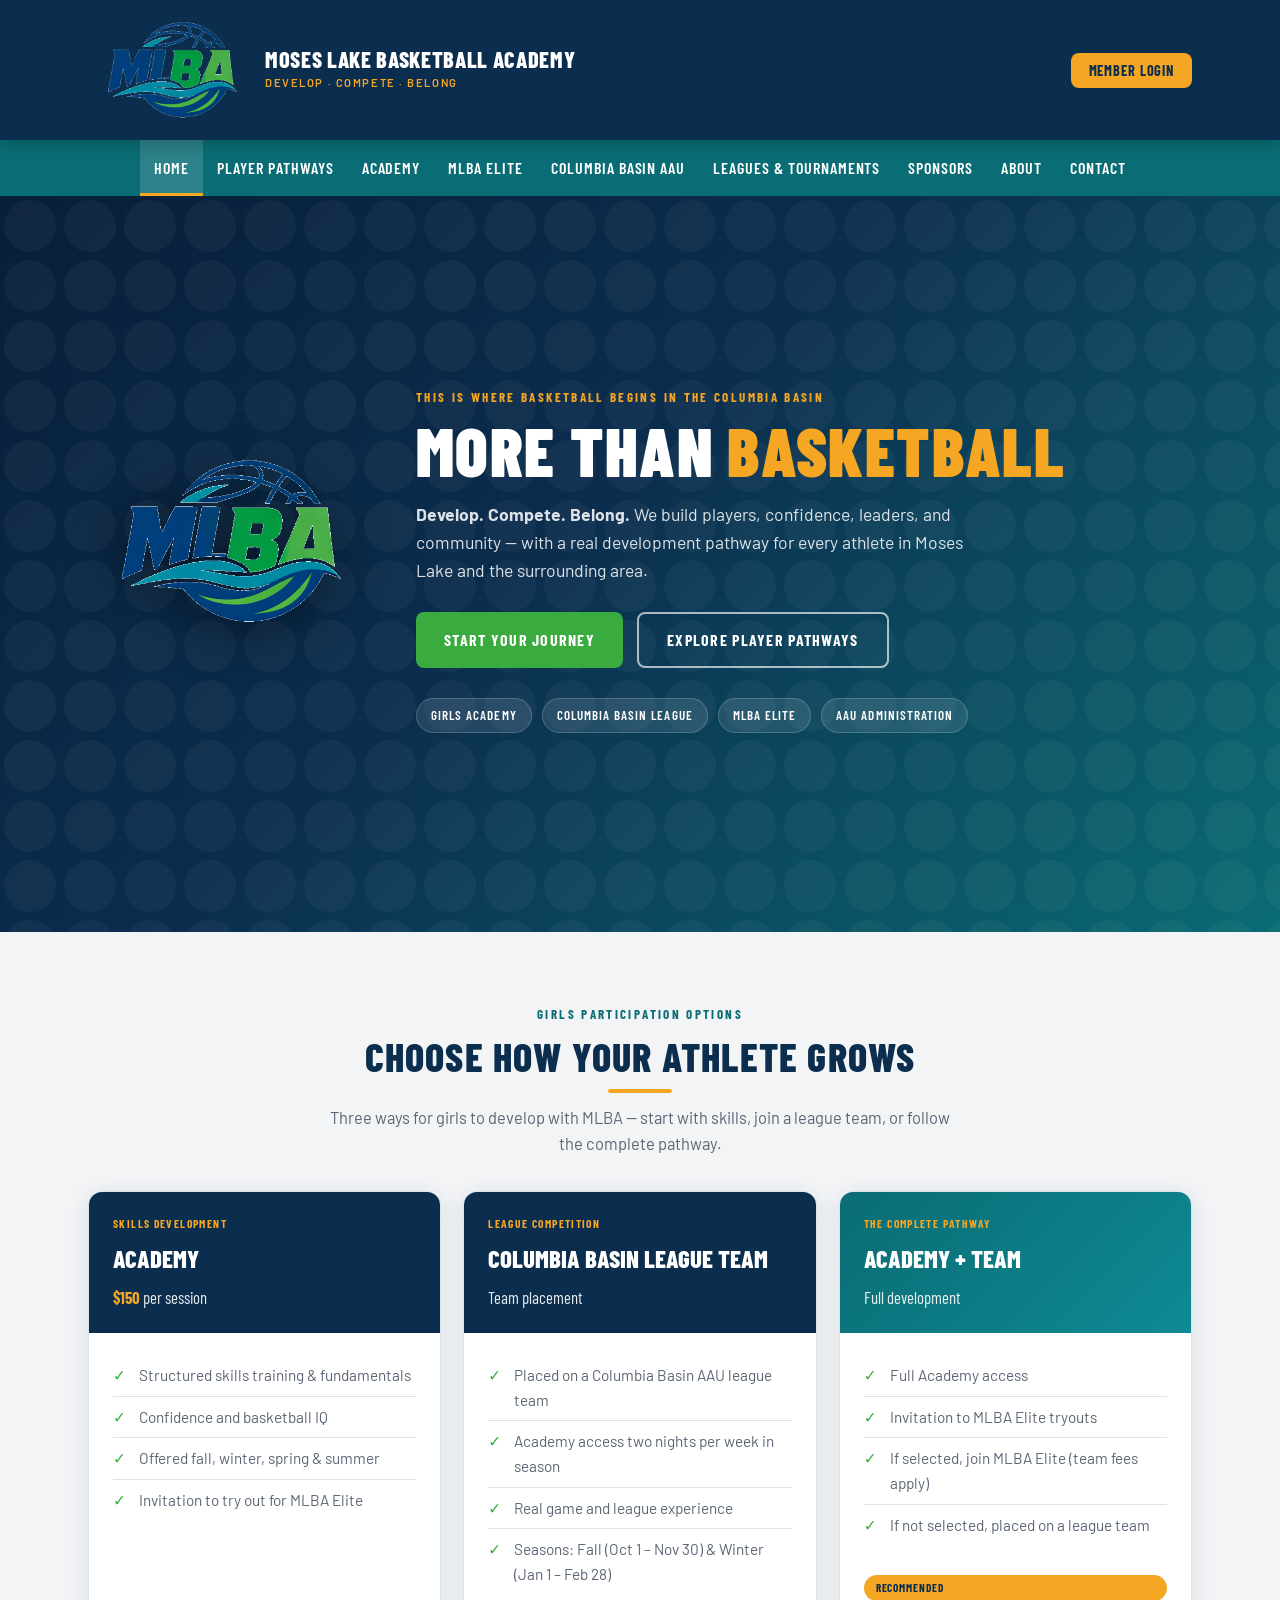
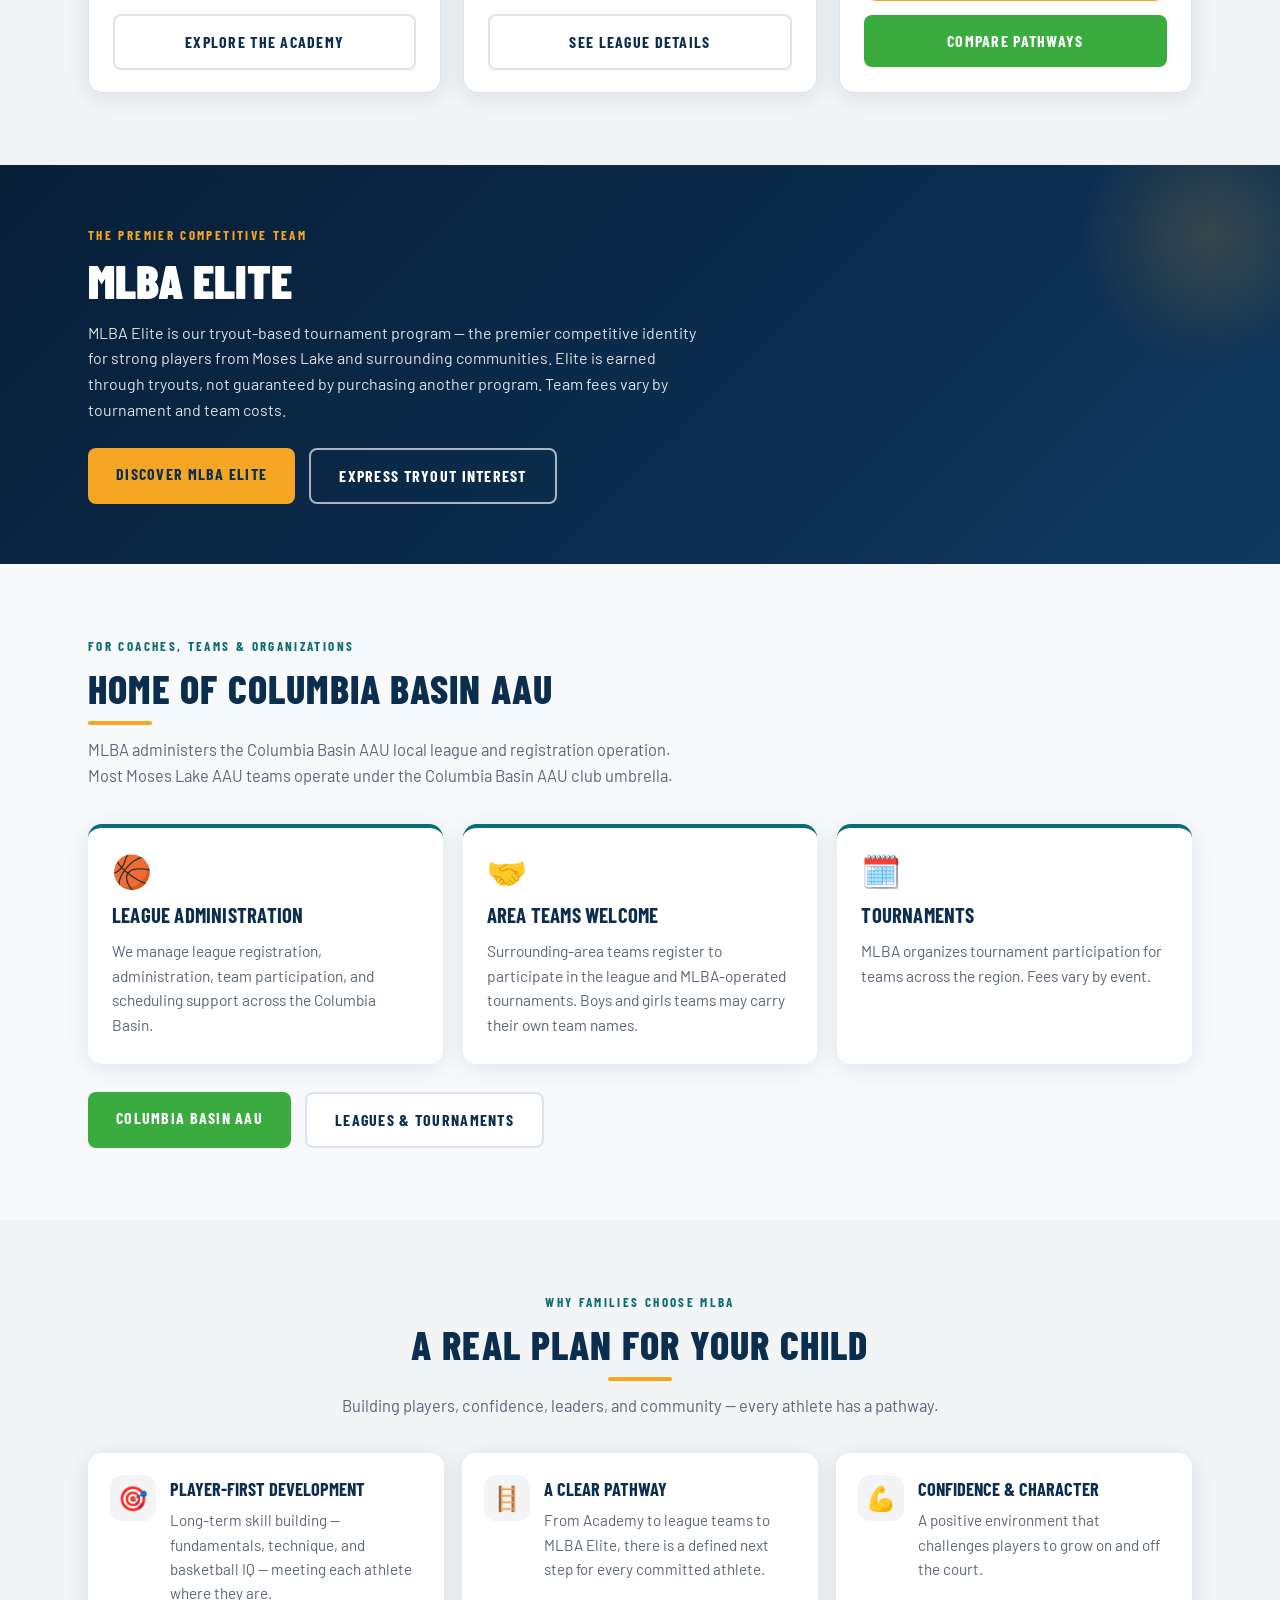
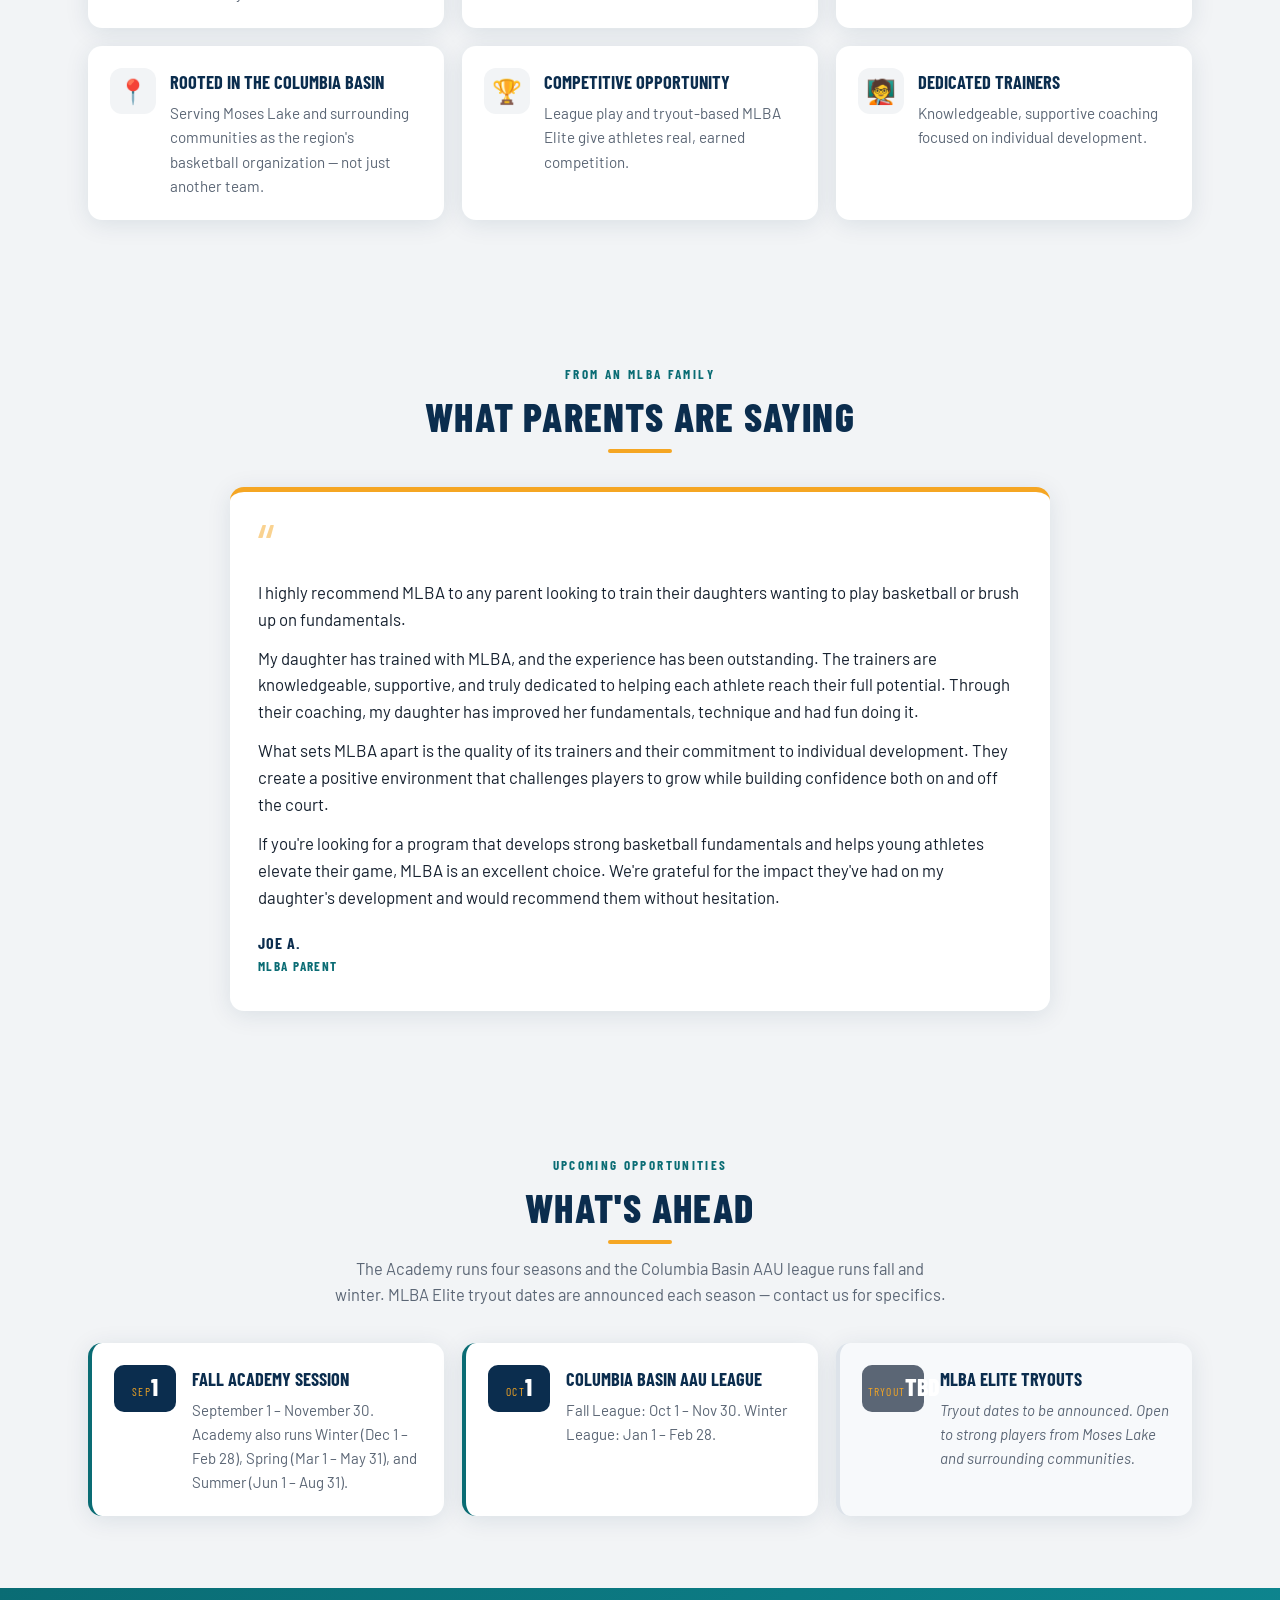
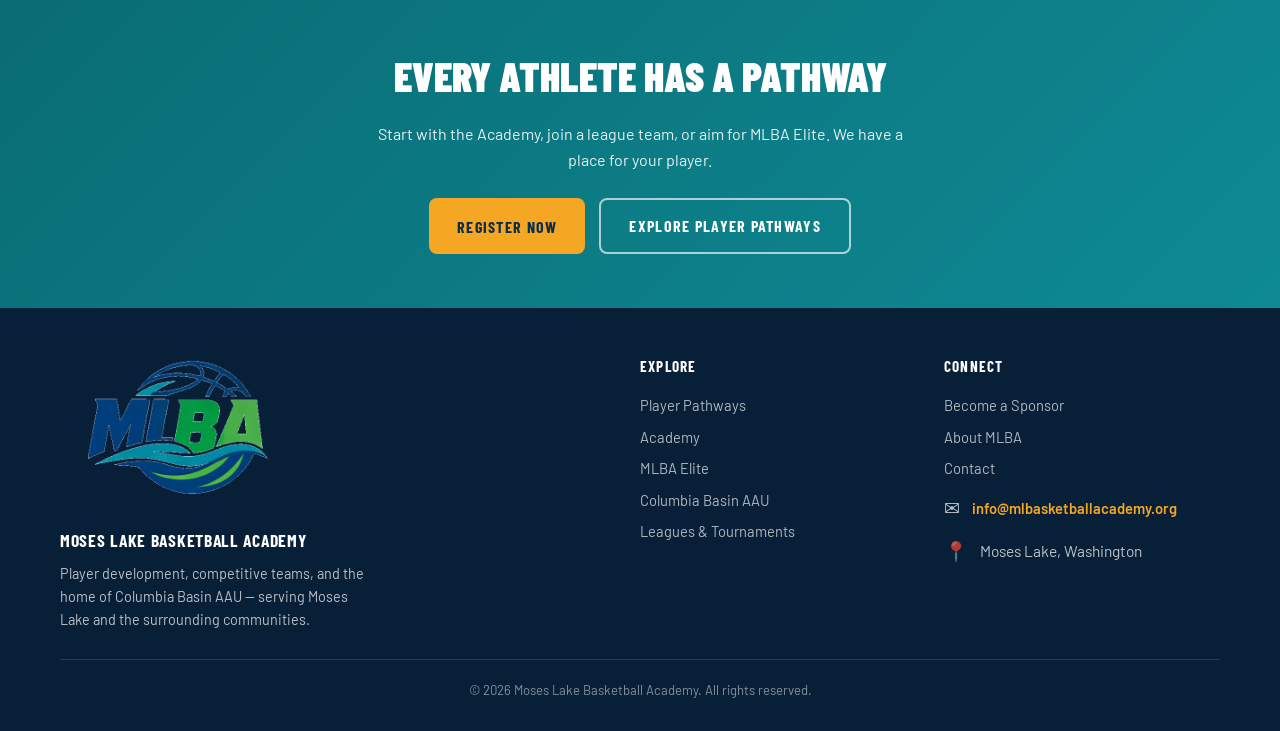
==== index.html @ 8794e646 "content: add real Academy session & Columbia Basin AAU league dates Replace date placeholders with c" ====
<!DOCTYPE html>
<html lang="en">
<head>
  <meta charset="UTF-8">
  <meta name="viewport" content="width=device-width, initial-scale=1.0">
  <title>Moses Lake Basketball Academy — Develop. Compete. Belong.</title>
  <meta name="description" content="Moses Lake Basketball Academy is the basketball organization serving Moses Lake and the Columbia Basin — girls Academy, competitive teams, MLBA Elite, and the home of Columbia Basin AAU. Every athlete has a pathway.">
  <link rel="icon" href="images/mlba-logo.png" type="image/png">
  <link rel="stylesheet" href="css/style.css">
</head>
<body>
  <div id="site-header"></div>
  <div id="site-nav"></div>

  <main id="main">

    <!-- Hero -->
    <section class="hero">
      <div class="hero-inner">
        <img class="hero-logo" src="images/mlba-logo.png" alt="Moses Lake Basketball Academy logo">
        <div>
          <span class="eyebrow">This is where basketball begins in the Columbia Basin</span>
          <h1>More Than <span>Basketball</span></h1>
          <p class="lead"><strong>Develop. Compete. Belong.</strong> We build players, confidence, leaders, and community — with a real development pathway for every athlete in Moses Lake and the surrounding area.</p>
          <div class="btn-row">
            <button type="button" class="btn btn-primary" onclick="window.AthletePilot && window.AthletePilot.open();">Start Your Journey</button>
            <a href="pathways.html" class="btn btn-outline">Explore Player Pathways</a>
          </div>
          <div class="hero-tags">
            <span class="hero-tag">Girls Academy</span>
            <span class="hero-tag">Columbia Basin League</span>
            <span class="hero-tag">MLBA Elite</span>
            <span class="hero-tag">AAU Administration</span>
          </div>
        </div>
      </div>
    </section>

    <!-- Three girls participation options -->
    <section class="section">
      <div class="container">
        <div class="section-head text-center">
          <span class="eyebrow">Girls Participation Options</span>
          <h2 class="section-title underline">Choose How Your Athlete Grows</h2>
          <p class="section-subtitle">Three ways for girls to develop with MLBA — start with skills, join a league team, or follow the complete pathway.</p>
        </div>
        <div class="pathway-grid">
          <div class="pathway-card">
            <div class="pc-head">
              <span class="pc-kicker">Skills Development</span>
              <h3>Academy</h3>
              <div class="pc-price"><strong>$150</strong> per session</div>
            </div>
            <div class="pc-body">
              <ul class="pc-list">
                <li>Structured skills training &amp; fundamentals</li>
                <li>Confidence and basketball IQ</li>
                <li>Offered fall, winter, spring &amp; summer</li>
                <li>Invitation to try out for MLBA Elite</li>
              </ul>
              <a href="academy.html" class="btn btn-ghost">Explore the Academy</a>
            </div>
          </div>

          <div class="pathway-card">
            <div class="pc-head">
              <span class="pc-kicker">League Competition</span>
              <h3>Columbia Basin League Team</h3>
              <div class="pc-price">Team placement</div>
            </div>
            <div class="pc-body">
              <ul class="pc-list">
                <li>Placed on a Columbia Basin AAU league team</li>
                <li>Academy access two nights per week in season</li>
                <li>Real game and league experience</li>
                <li>Seasons: Fall (Oct 1 – Nov 30) &amp; Winter (Jan 1 – Feb 28)</li>
              </ul>
              <a href="pathways.html" class="btn btn-ghost">See League Details</a>
            </div>
          </div>

          <div class="pathway-card featured">
            <div class="pc-head">
              <span class="pc-kicker">The Complete Pathway</span>
              <h3>Academy + Team</h3>
              <div class="pc-price">Full development</div>
            </div>
            <div class="pc-body">
              <ul class="pc-list">
                <li>Full Academy access</li>
                <li>Invitation to MLBA Elite tryouts</li>
                <li>If selected, join MLBA Elite (team fees apply)</li>
                <li>If not selected, placed on a league team</li>
              </ul>
              <span class="badge-pill">Recommended</span>
              <a href="pathways.html" class="btn btn-primary" style="margin-top:14px;">Compare Pathways</a>
            </div>
          </div>
        </div>
      </div>
    </section>

    <!-- MLBA Elite aspirational -->
    <section class="elite-band">
      <div class="container">
        <span class="eyebrow">The Premier Competitive Team</span>
        <h2>MLBA Elite</h2>
        <p>MLBA Elite is our tryout-based tournament program — the premier competitive identity for strong players from Moses Lake and surrounding communities. Elite is earned through tryouts, not guaranteed by purchasing another program. Team fees vary by tournament and team costs.</p>
        <div class="btn-row" style="margin-top:26px;">
          <a href="elite.html" class="btn btn-gold">Discover MLBA Elite</a>
          <a href="contact.html" class="btn btn-outline">Express Tryout Interest</a>
        </div>
      </div>
    </section>

    <!-- Columbia Basin AAU for teams & coaches -->
    <section class="section section--alt">
      <div class="container">
        <div class="section-head">
          <span class="eyebrow">For Coaches, Teams &amp; Organizations</span>
          <h2 class="section-title underline">Home of Columbia Basin AAU</h2>
          <p class="section-subtitle">MLBA administers the Columbia Basin AAU local league and registration operation. Most Moses Lake AAU teams operate under the Columbia Basin AAU club umbrella.</p>
        </div>
        <div class="card-grid cols-3">
          <div class="card">
            <div class="card-icon" aria-hidden="true">🏀</div>
            <h3>League Administration</h3>
            <p>We manage league registration, administration, team participation, and scheduling support across the Columbia Basin.</p>
          </div>
          <div class="card">
            <div class="card-icon" aria-hidden="true">🤝</div>
            <h3>Area Teams Welcome</h3>
            <p>Surrounding-area teams register to participate in the league and MLBA-operated tournaments. Boys and girls teams may carry their own team names.</p>
          </div>
          <div class="card">
            <div class="card-icon" aria-hidden="true">🗓️</div>
            <h3>Tournaments</h3>
            <p>MLBA organizes tournament participation for teams across the region. Fees vary by event.</p>
          </div>
        </div>
        <div class="btn-row" style="margin-top:28px;">
          <a href="columbia-basin-aau.html" class="btn btn-primary">Columbia Basin AAU</a>
          <a href="leagues-tournaments.html" class="btn btn-ghost">Leagues &amp; Tournaments</a>
        </div>
      </div>
    </section>

    <!-- Why families choose MLBA -->
    <section class="section">
      <div class="container">
        <div class="section-head text-center">
          <span class="eyebrow">Why Families Choose MLBA</span>
          <h2 class="section-title underline">A Real Plan for Your Child</h2>
          <p class="section-subtitle">Building players, confidence, leaders, and community — every athlete has a pathway.</p>
        </div>
        <div class="feature-grid">
          <div class="feature">
            <div class="f-icon" aria-hidden="true">🎯</div>
            <div><h3>Player-First Development</h3><p>Long-term skill building — fundamentals, technique, and basketball IQ — meeting each athlete where they are.</p></div>
          </div>
          <div class="feature">
            <div class="f-icon" aria-hidden="true">🪜</div>
            <div><h3>A Clear Pathway</h3><p>From Academy to league teams to MLBA Elite, there is a defined next step for every committed athlete.</p></div>
          </div>
          <div class="feature">
            <div class="f-icon" aria-hidden="true">💪</div>
            <div><h3>Confidence &amp; Character</h3><p>A positive environment that challenges players to grow on and off the court.</p></div>
          </div>
          <div class="feature">
            <div class="f-icon" aria-hidden="true">📍</div>
            <div><h3>Rooted in the Columbia Basin</h3><p>Serving Moses Lake and surrounding communities as the region's basketball organization — not just another team.</p></div>
          </div>
          <div class="feature">
            <div class="f-icon" aria-hidden="true">🏆</div>
            <div><h3>Competitive Opportunity</h3><p>League play and tryout-based MLBA Elite give athletes real, earned competition.</p></div>
          </div>
          <div class="feature">
            <div class="f-icon" aria-hidden="true">🧑‍🏫</div>
            <div><h3>Dedicated Trainers</h3><p>Knowledgeable, supportive coaching focused on individual development.</p></div>
          </div>
        </div>
      </div>
    </section>

    <!-- Testimonial -->
    <section class="section section--tint">
      <div class="container">
        <div class="section-head text-center">
          <span class="eyebrow">From an MLBA Family</span>
          <h2 class="section-title underline">What Parents Are Saying</h2>
        </div>
        <div class="testimonial">
          <div class="quote-mark" aria-hidden="true">&ldquo;</div>
          <blockquote>
            <p>I highly recommend MLBA to any parent looking to train their daughters wanting to play basketball or brush up on fundamentals.</p>
            <p>My daughter has trained with MLBA, and the experience has been outstanding. The trainers are knowledgeable, supportive, and truly dedicated to helping each athlete reach their full potential. Through their coaching, my daughter has improved her fundamentals, technique and had fun doing it.</p>
            <p>What sets MLBA apart is the quality of its trainers and their commitment to individual development. They create a positive environment that challenges players to grow while building confidence both on and off the court.</p>
            <p>If you're looking for a program that develops strong basketball fundamentals and helps young athletes elevate their game, MLBA is an excellent choice. We're grateful for the impact they've had on my daughter's development and would recommend them without hesitation.</p>
          </blockquote>
          <p class="attribution">Joe A. <span>MLBA Parent</span></p>
        </div>
      </div>
    </section>

    <!-- Upcoming opportunities (honest placeholders) -->
    <section class="section">
      <div class="container">
        <div class="section-head text-center">
          <span class="eyebrow">Upcoming Opportunities</span>
          <h2 class="section-title underline">What's Ahead</h2>
          <p class="section-subtitle">The Academy runs four seasons and the Columbia Basin AAU league runs fall and winter. MLBA Elite tryout dates are announced each season — contact us for specifics.</p>
        </div>
        <div class="event-grid">
          <div class="event-card">
            <div class="event-date"><span class="m">Sep</span><span class="d">1</span></div>
            <div class="event-body"><h3>Fall Academy Session</h3><p>September 1 – November 30. Academy also runs Winter (Dec 1 – Feb 28), Spring (Mar 1 – May 31), and Summer (Jun 1 – Aug 31).</p></div>
          </div>
          <div class="event-card">
            <div class="event-date"><span class="m">Oct</span><span class="d">1</span></div>
            <div class="event-body"><h3>Columbia Basin AAU League</h3><p>Fall League: Oct 1 – Nov 30. Winter League: Jan 1 – Feb 28.</p></div>
          </div>
          <div class="event-card placeholder">
            <div class="event-date"><span class="m">Tryout</span><span class="d">TBD</span></div>
            <div class="event-body"><h3>MLBA Elite Tryouts</h3><p class="tbd">Tryout dates to be announced. Open to strong players from Moses Lake and surrounding communities.</p></div>
          </div>
        </div>
      </div>
    </section>

    <!-- Final CTA -->
    <section class="cta-band">
      <div class="container">
        <h2>Every Athlete Has a Pathway</h2>
        <p>Start with the Academy, join a league team, or aim for MLBA Elite. We have a place for your player.</p>
        <div class="btn-row center">
          <button type="button" class="btn btn-gold" onclick="window.AthletePilot && window.AthletePilot.open();">Register Now</button>
          <a href="pathways.html" class="btn btn-outline">Explore Player Pathways</a>
        </div>
      </div>
    </section>

  </main>

  <div id="site-footer"></div>

  <script src="js/components.js"></script>
  <script src="js/main.js"></script>
  <script src="https://athletepilot.com/widget.js" data-club-id="mlba_1773697477281"></script>
</body>
</html>
---- css/style.css ----
/* ============================================================
   Moses Lake Basketball Academy — Website 2.0
   Premium, mobile-first design system.
   Brand palette preserved: navy, teal, green, gold, white.
   ============================================================ */

@import url('https://fonts.googleapis.com/css2?family=Barlow+Condensed:wght@500;600;700;800;900&family=Barlow:wght@400;500;600;700&display=swap');

/* ── Design tokens ── */
:root {
  /* Core brand (unchanged) */
  --navy:      #0b2d4e;
  --teal:      #0a6c74;
  --teal-lt:   #0e8a94;
  --green:     #3aab3e;
  --gold:      #f5a623;
  --white:     #ffffff;

  /* Derived / neutrals */
  --navy-deep: #081f38;
  --green-dk:  #2e9032;
  --gold-dk:   #d98e12;
  --gray-lt:   #f2f4f6;
  --surface:   #ffffff;
  --surface-2: #f7f9fb;
  --border:    #dde3ea;
  --gray:      #5b6675;   /* darkened from #6b7280 for AA contrast on white */
  --text:      #16212f;
  --text-inv:  rgba(255,255,255,0.86);

  /* Effects */
  --shadow:    0 4px 24px rgba(11,45,78,0.10);
  --shadow-lg: 0 18px 48px rgba(11,45,78,0.18);
  --radius:    14px;
  --radius-sm: 8px;

  /* Layout */
  --maxw:      1160px;
  --gutter:    20px;

  --font-head: 'Barlow Condensed', system-ui, sans-serif;
  --font-body: 'Barlow', system-ui, sans-serif;
}

/* ── Reset ── */
*, *::before, *::after { box-sizing: border-box; margin: 0; padding: 0; }
html { scroll-behavior: smooth; -webkit-text-size-adjust: 100%; }
@media (prefers-reduced-motion: reduce) {
  html { scroll-behavior: auto; }
  *, *::before, *::after { animation-duration: 0.001ms !important; animation-iteration-count: 1 !important; transition-duration: 0.001ms !important; }
}

body {
  font-family: var(--font-body);
  background: var(--gray-lt);
  color: var(--text);
  line-height: 1.6;
  min-height: 100vh;
  -webkit-font-smoothing: antialiased;
}

img { max-width: 100%; display: block; }
a { color: inherit; text-decoration: none; }

/* Accessible focus ring for keyboard users */
:focus-visible { outline: 3px solid var(--gold); outline-offset: 2px; border-radius: 3px; }

/* Skip link */
.skip-link {
  position: absolute; left: -999px; top: 0; z-index: 2000;
  background: var(--gold); color: var(--navy); font-weight: 700;
  padding: 10px 18px; border-radius: 0 0 8px 0;
}
.skip-link:focus { left: 0; }

/* ── Layout helpers ── */
.container { width: 100%; max-width: var(--maxw); margin: 0 auto; padding: 0 var(--gutter); }
.text-center { text-align: center; }
.stack > * + * { margin-top: 16px; }

/* ============================================================
   Header
   ============================================================ */
header {
  background: var(--navy);
  color: var(--white);
  position: sticky;
  top: 0;
  z-index: 100;
  box-shadow: 0 2px 16px rgba(0,0,0,0.25);
}
.header-inner {
  max-width: var(--maxw);
  margin: 0 auto;
  padding: 12px var(--gutter);
  display: flex;
  align-items: center;
  justify-content: space-between;
  gap: 12px 14px;
  flex-wrap: wrap; /* mobile: Member Login drops to its own row below the brand */
}
.header-brand { display: flex; align-items: center; gap: 12px; min-width: 0; flex: 1 1 auto; max-width: calc(100% - 58px); }
/* Crop the logo PNG's transparent padding (same treatment as the footer) so the
   mark fills its box tightly instead of floating in dead space. */
.header-brand img { width: 92px; height: 66px; object-fit: cover; object-position: center 45%; flex-shrink: 0; }
.brand-text h1 {
  font-family: var(--font-head);
  font-size: 1.15rem;
  font-weight: 800;
  letter-spacing: 0.03em;
  line-height: 1;
  text-transform: uppercase;
}
.brand-text p {
  font-size: 0.64rem;
  color: var(--gold);
  letter-spacing: 0.14em;
  text-transform: uppercase;
  font-weight: 600;
  margin-top: 4px;
}
/* Member Login: full-width row on mobile (drops below the brand); auto width on desktop */
.header-login { flex: 1 1 100%; order: 3; }
.header-login .btn-login { display: inline-block; }

.btn-login {
  background: var(--gold);
  color: var(--navy);
  font-family: var(--font-head);
  font-weight: 700;
  font-size: 0.9rem;
  letter-spacing: 0.06em;
  text-transform: uppercase;
  padding: 9px 18px;
  border-radius: var(--radius-sm);
  border: none;
  cursor: pointer;
  transition: background 0.2s, transform 0.1s;
  white-space: nowrap;
}
.btn-login:hover { background: var(--gold-dk); transform: translateY(-1px); }

/* Mobile nav toggle */
.nav-toggle {
  display: inline-flex;
  flex-direction: column;
  justify-content: center;
  gap: 5px;
  width: 44px; height: 40px;
  background: transparent;
  border: 1.5px solid rgba(255,255,255,0.35);
  border-radius: var(--radius-sm);
  cursor: pointer;
  padding: 0 10px;
}
.nav-toggle span { display: block; height: 2px; background: var(--white); border-radius: 2px; transition: transform 0.2s, opacity 0.2s; }
.nav-toggle[aria-expanded="true"] span:nth-child(1) { transform: translateY(7px) rotate(45deg); }
.nav-toggle[aria-expanded="true"] span:nth-child(2) { opacity: 0; }
.nav-toggle[aria-expanded="true"] span:nth-child(3) { transform: translateY(-7px) rotate(-45deg); }

/* ============================================================
   Navigation
   ============================================================ */
nav.site-nav { background: var(--teal); }
.site-nav .nav-inner {
  max-width: var(--maxw);
  margin: 0 auto;
  padding: 0 var(--gutter);
}
.site-nav ul { list-style: none; display: flex; flex-direction: column; }
.site-nav a {
  color: var(--white);
  font-family: var(--font-head);
  font-weight: 600;
  font-size: 1rem;
  letter-spacing: 0.06em;
  text-transform: uppercase;
  padding: 13px 6px;
  display: block;
  border-bottom: 1px solid rgba(255,255,255,0.10);
  position: relative;
}
.site-nav a:hover { background: rgba(255,255,255,0.10); }
.site-nav a.active { background: rgba(255,255,255,0.14); }
.site-nav a.active::after {
  content: ''; position: absolute; left: 0; bottom: 0; width: 100%; height: 3px; background: var(--gold);
}

/* Collapsed on mobile */
.site-nav .nav-inner { max-height: 0; overflow: hidden; transition: max-height 0.25s ease; }
.site-nav.open .nav-inner { max-height: 640px; }

/* ============================================================
   Buttons
   ============================================================ */
.btn {
  font-family: var(--font-head);
  font-weight: 700;
  font-size: 1rem;
  letter-spacing: 0.08em;
  text-transform: uppercase;
  padding: 13px 28px;
  border-radius: var(--radius-sm);
  display: inline-block;
  border: none;
  cursor: pointer;
  transition: background 0.2s, transform 0.15s, box-shadow 0.2s;
  text-align: center;
}
.btn-primary { background: var(--green); color: var(--white); }
.btn-primary:hover { background: var(--green-dk); transform: translateY(-2px); box-shadow: var(--shadow); }
.btn-gold { background: var(--gold); color: var(--navy); }
.btn-gold:hover { background: var(--gold-dk); transform: translateY(-2px); box-shadow: var(--shadow); }
.btn-outline { background: transparent; color: var(--white); border: 2px solid rgba(255,255,255,0.65); }
.btn-outline:hover { background: rgba(255,255,255,0.12); border-color: var(--white); transform: translateY(-2px); }
.btn-ghost { background: var(--white); color: var(--navy); border: 2px solid var(--border); }
.btn-ghost:hover { border-color: var(--teal); color: var(--teal); transform: translateY(-2px); }
.btn-row { display: flex; gap: 14px; flex-wrap: wrap; }
.btn-row.center { justify-content: center; }

/* ============================================================
   Hero
   ============================================================ */
.hero {
  position: relative;
  background: linear-gradient(135deg, var(--navy-deep) 0%, var(--navy) 45%, var(--teal) 100%);
  color: var(--white);
  overflow: hidden;
}
.hero::before {
  content: '';
  position: absolute; inset: 0;
  background: url("data:image/svg+xml,%3Csvg width='60' height='60' viewBox='0 0 60 60' xmlns='http://www.w3.org/2000/svg'%3E%3Cg fill='none' fill-rule='evenodd'%3E%3Cg fill='%23ffffff' fill-opacity='0.035'%3E%3Ccircle cx='30' cy='30' r='26'/%3E%3C/g%3E%3C/g%3E%3C/svg%3E") repeat;
  pointer-events: none;
}
.hero-inner {
  position: relative;
  max-width: var(--maxw);
  margin: 0 auto;
  padding: 64px var(--gutter) 72px;
  display: grid;
  gap: 34px;
  align-items: center;
}
.hero-logo { width: 190px; margin: 0 auto; filter: drop-shadow(0 8px 28px rgba(0,0,0,0.45)); }
.hero .eyebrow { color: var(--gold); }
.hero h1 {
  font-family: var(--font-head);
  font-size: clamp(2.4rem, 8vw, 4.2rem);
  font-weight: 900;
  text-transform: uppercase;
  letter-spacing: 0.02em;
  line-height: 0.98;
}
.hero h1 span { color: var(--gold); }
.hero .lead {
  font-size: 1.1rem;
  color: var(--text-inv);
  max-width: 560px;
  margin-top: 16px;
}
.hero .btn-row { margin-top: 28px; }
.hero-tags { display: flex; flex-wrap: wrap; gap: 10px; margin-top: 30px; }
.hero-tag {
  font-family: var(--font-head);
  text-transform: uppercase;
  letter-spacing: 0.08em;
  font-size: 0.82rem;
  font-weight: 600;
  padding: 6px 14px;
  border-radius: 999px;
  background: rgba(255,255,255,0.10);
  border: 1px solid rgba(255,255,255,0.18);
}

/* ============================================================
   Sections & headings
   ============================================================ */
.section { padding: 56px 0; }
.section .container { max-width: var(--maxw); }
.section--alt { background: var(--surface-2); }
.section--tint { background: var(--gray-lt); }
.section--dark { background: var(--navy); color: var(--white); }
.section--dark .section-title { color: var(--white); }
.section--dark .section-subtitle { color: rgba(255,255,255,0.72); }

.eyebrow {
  font-family: var(--font-head);
  text-transform: uppercase;
  letter-spacing: 0.18em;
  font-size: 0.82rem;
  font-weight: 700;
  color: var(--teal);
  display: block;
  margin-bottom: 10px;
}
.section-title {
  font-family: var(--font-head);
  font-size: clamp(1.8rem, 5vw, 2.5rem);
  font-weight: 800;
  text-transform: uppercase;
  letter-spacing: 0.03em;
  color: var(--navy);
  line-height: 1.05;
}
.section-title.underline::after {
  content: ''; display: block; height: 4px; width: 64px; background: var(--gold);
  margin-top: 12px; border-radius: 2px;
}
.section-head.text-center .section-title.underline::after { margin-left: auto; margin-right: auto; }
.section-subtitle { color: var(--gray); margin-top: 12px; font-size: 1.03rem; max-width: 620px; }
.section-head.text-center .section-subtitle { margin-left: auto; margin-right: auto; }
.section-head { margin-bottom: 34px; }
.prose { max-width: 720px; }
.prose p { color: var(--gray); margin-top: 14px; font-size: 1.02rem; }
.prose p:first-child { margin-top: 0; }

/* ============================================================
   Cards
   ============================================================ */
.card-grid { display: grid; grid-template-columns: 1fr; gap: 20px; }
.card {
  background: var(--surface);
  border-radius: var(--radius);
  padding: 26px 24px;
  box-shadow: var(--shadow);
  border-top: 4px solid var(--teal);
  transition: transform 0.2s, box-shadow 0.2s;
}
.card:hover { transform: translateY(-4px); box-shadow: var(--shadow-lg); }
.card .card-icon { font-size: 2rem; margin-bottom: 12px; line-height: 1; }
.card h3 {
  font-family: var(--font-head);
  font-size: 1.3rem;
  font-weight: 700;
  text-transform: uppercase;
  color: var(--navy);
  margin-bottom: 8px;
  letter-spacing: 0.01em;
}
.card p { color: var(--gray); font-size: 0.97rem; }
.card--dark { background: rgba(255,255,255,0.05); border-top-color: var(--gold); }
.card--dark h3 { color: var(--white); }
.card--dark p { color: rgba(255,255,255,0.75); }

/* ============================================================
   Pathway cards (participation options)
   ============================================================ */
.pathway-grid { display: grid; grid-template-columns: 1fr; gap: 22px; }
.pathway-card {
  background: var(--surface);
  border-radius: var(--radius);
  box-shadow: var(--shadow);
  overflow: hidden;
  display: flex;
  flex-direction: column;
  border: 1px solid var(--border);
  transition: transform 0.2s, box-shadow 0.2s;
}
.pathway-card:hover { transform: translateY(-4px); box-shadow: var(--shadow-lg); }
.pathway-card .pc-head {
  background: var(--navy);
  color: var(--white);
  padding: 22px 24px;
}
.pathway-card.featured .pc-head { background: linear-gradient(135deg, var(--teal) 0%, var(--teal-lt) 100%); }
.pathway-card.elite .pc-head { background: linear-gradient(135deg, var(--navy-deep) 0%, #123a5e 100%); border-bottom: 3px solid var(--gold); }
.pc-kicker {
  font-family: var(--font-head); text-transform: uppercase; letter-spacing: 0.12em;
  font-size: 0.72rem; font-weight: 700; color: var(--gold); display: block; margin-bottom: 6px;
}
.pc-head h3 { font-family: var(--font-head); font-size: 1.55rem; font-weight: 800; text-transform: uppercase; }
.pc-price { font-family: var(--font-head); font-size: 1.05rem; margin-top: 6px; color: rgba(255,255,255,0.9); }
.pc-price strong { color: var(--gold); }
.pc-body { padding: 22px 24px; display: flex; flex-direction: column; flex: 1; }
.pc-list { list-style: none; margin-bottom: 20px; }
.pc-list li { padding: 8px 0 8px 26px; position: relative; color: var(--gray); font-size: 0.96rem; border-bottom: 1px solid var(--border); }
.pc-list li:last-child { border-bottom: none; }
.pc-list li::before { content: '✓'; position: absolute; left: 0; top: 8px; color: var(--green); font-weight: 800; }
.pc-body .btn { margin-top: auto; }
.badge-pill {
  display: inline-block; font-family: var(--font-head); text-transform: uppercase; letter-spacing: 0.08em;
  font-size: 0.7rem; font-weight: 700; padding: 4px 12px; border-radius: 999px;
  background: var(--gold); color: var(--navy); margin-top: 10px;
}

/* ============================================================
   Steps / pathway flow
   ============================================================ */
.steps { display: grid; grid-template-columns: 1fr; gap: 18px; counter-reset: step; }
.step {
  background: var(--surface); border-radius: var(--radius); padding: 24px 22px 24px 66px;
  position: relative; box-shadow: var(--shadow); border-left: 4px solid var(--teal);
}
.step::before {
  counter-increment: step; content: counter(step);
  position: absolute; left: 18px; top: 22px;
  width: 34px; height: 34px; border-radius: 50%;
  background: var(--navy); color: var(--white);
  font-family: var(--font-head); font-weight: 800; font-size: 1.1rem;
  display: flex; align-items: center; justify-content: center;
}
.step h3 { font-family: var(--font-head); text-transform: uppercase; color: var(--navy); font-size: 1.2rem; margin-bottom: 6px; }
.step p { color: var(--gray); font-size: 0.97rem; }

/* ============================================================
   Elite band (aspirational)
   ============================================================ */
.elite-band {
  background: linear-gradient(135deg, var(--navy-deep) 0%, var(--navy) 60%, #123a5e 100%);
  color: var(--white); position: relative; overflow: hidden;
}
.elite-band::after {
  content: ''; position: absolute; right: -60px; top: -60px; width: 260px; height: 260px;
  background: radial-gradient(circle, rgba(245,166,35,0.18), transparent 70%);
}
.elite-band .container { position: relative; padding-top: 60px; padding-bottom: 60px; }
.elite-band .eyebrow { color: var(--gold); }
.elite-band h2 { font-family: var(--font-head); font-size: clamp(2rem,6vw,3rem); font-weight: 900; text-transform: uppercase; line-height: 1; }
.elite-band p { color: var(--text-inv); max-width: 620px; margin-top: 16px; }

/* ============================================================
   Feature list ("Why families choose")
   ============================================================ */
.feature-grid { display: grid; grid-template-columns: 1fr; gap: 18px; }
.feature {
  display: flex; gap: 14px; align-items: flex-start;
  background: var(--surface); border-radius: var(--radius); padding: 22px; box-shadow: var(--shadow);
}
.feature .f-icon {
  flex-shrink: 0; width: 46px; height: 46px; border-radius: 12px;
  background: var(--gray-lt); display: flex; align-items: center; justify-content: center; font-size: 1.5rem;
}
.feature h3 { font-family: var(--font-head); text-transform: uppercase; color: var(--navy); font-size: 1.15rem; margin-bottom: 4px; }
.feature p { color: var(--gray); font-size: 0.95rem; }

/* ============================================================
   Testimonial
   ============================================================ */
.testimonial {
  background: var(--surface); border-radius: var(--radius); box-shadow: var(--shadow);
  padding: 34px 28px; max-width: 820px; margin: 0 auto; border-top: 5px solid var(--gold); position: relative;
}
.testimonial .quote-mark { font-family: var(--font-head); font-size: 4rem; line-height: 0.6; color: var(--gold); opacity: 0.5; }
.testimonial blockquote p { color: var(--text); font-size: 1.05rem; margin-top: 14px; }
.testimonial blockquote p + p { margin-top: 12px; }
.testimonial .attribution {
  margin-top: 20px; font-family: var(--font-head); text-transform: uppercase; letter-spacing: 0.06em;
  color: var(--navy); font-weight: 700;
}
.testimonial .attribution span { display: block; color: var(--teal); font-size: 0.82rem; letter-spacing: 0.1em; }

/* ============================================================
   Events / upcoming opportunities
   ============================================================ */
.event-grid { display: grid; grid-template-columns: 1fr; gap: 18px; }
.event-card {
  background: var(--surface); border-radius: var(--radius); box-shadow: var(--shadow);
  padding: 22px; display: flex; gap: 16px; align-items: flex-start; border-left: 4px solid var(--teal);
}
.event-card.placeholder { border-left-color: var(--border); background: var(--surface-2); }
.event-date {
  flex-shrink: 0; width: 62px; text-align: center; background: var(--navy); color: var(--white);
  border-radius: 10px; padding: 10px 6px; font-family: var(--font-head);
}
.event-date .m { font-size: 0.72rem; letter-spacing: 0.1em; text-transform: uppercase; color: var(--gold); }
.event-date .d { font-size: 1.5rem; font-weight: 800; line-height: 1; }
.event-card.placeholder .event-date { background: var(--gray); }
.event-body h3 { font-family: var(--font-head); text-transform: uppercase; color: var(--navy); font-size: 1.15rem; }
.event-body p { color: var(--gray); font-size: 0.94rem; margin-top: 4px; }
.tbd { font-style: italic; color: var(--gray); }

/* ============================================================
   Media / photo placeholder (no fake images)
   ============================================================ */
.media-band { background: var(--navy); }
.photo-frame {
  border-radius: var(--radius); overflow: hidden; box-shadow: var(--shadow-lg);
  border: 4px solid var(--gold); background: var(--surface-2);
}
.photo-placeholder {
  aspect-ratio: 16 / 9;
  display: flex; flex-direction: column; align-items: center; justify-content: center; gap: 8px;
  background:
    repeating-linear-gradient(135deg, rgba(11,45,78,0.04) 0 12px, transparent 12px 24px),
    var(--surface-2);
  color: var(--gray); text-align: center; padding: 20px;
}
.photo-placeholder .ph-icon { font-size: 2.4rem; }
.photo-placeholder .ph-label { font-family: var(--font-head); text-transform: uppercase; letter-spacing: 0.08em; font-size: 0.9rem; }

/* ============================================================
   Page banner (inner pages)
   ============================================================ */
.page-banner {
  background: linear-gradient(135deg, var(--navy-deep) 0%, var(--navy) 55%, var(--teal) 100%);
  color: var(--white); position: relative; overflow: hidden;
}
.page-banner::before {
  content: ''; position: absolute; inset: 0;
  background: url("data:image/svg+xml,%3Csvg width='60' height='60' viewBox='0 0 60 60' xmlns='http://www.w3.org/2000/svg'%3E%3Cg fill='%23ffffff' fill-opacity='0.03'%3E%3Ccircle cx='30' cy='30' r='26'/%3E%3C/g%3E%3C/svg%3E") repeat;
}
.page-banner .container { position: relative; padding-top: 46px; padding-bottom: 48px; }
.page-banner .eyebrow { color: var(--gold); }
.page-banner h1 {
  font-family: var(--font-head); font-size: clamp(2rem, 7vw, 3.2rem); font-weight: 900;
  text-transform: uppercase; letter-spacing: 0.04em; line-height: 1;
}
.page-banner p { color: var(--text-inv); margin-top: 10px; font-size: 1.05rem; max-width: 640px; }

/* ============================================================
   Sponsors
   ============================================================ */
.sponsor-tiers { display: grid; grid-template-columns: 1fr; gap: 22px; }
.sponsor-tier {
  background: var(--surface); border-radius: var(--radius); padding: 28px 24px; box-shadow: var(--shadow);
  text-align: center; border-top: 5px solid var(--teal); display: flex; flex-direction: column;
  transition: transform 0.2s, box-shadow 0.2s;
}
.sponsor-tier:hover { transform: translateY(-4px); box-shadow: var(--shadow-lg); }
.sponsor-tier.gold-tier { border-top-color: var(--gold); }
.sponsor-tier.platinum-tier { border-top-color: #8a8f98; }
.tier-name { font-family: var(--font-head); font-size: 1.6rem; font-weight: 800; text-transform: uppercase; color: var(--navy); }
.tier-price { font-size: 2.1rem; font-weight: 700; color: var(--teal); margin: 8px 0; font-family: var(--font-head); }
.tier-price.gold { color: var(--gold-dk); }
.tier-price.platinum { color: #6b7078; }
.tier-features { list-style: none; margin: 14px 0 22px; text-align: left; }
.tier-features li { padding: 7px 0 7px 24px; position: relative; color: var(--gray); font-size: 0.92rem; border-bottom: 1px solid #eef1f4; }
.tier-features li::before { content: '✓'; position: absolute; left: 0; color: var(--green); font-weight: 800; }
.sponsor-tier .btn { margin-top: auto; }

/* ============================================================
   Contact
   ============================================================ */
.contact-grid { display: grid; grid-template-columns: 1fr; gap: 34px; }
.contact-info h3 { font-family: var(--font-head); font-size: 1.35rem; font-weight: 700; color: var(--navy); margin-bottom: 14px; text-transform: uppercase; }
.contact-info p { color: var(--gray); margin-bottom: 18px; }
.contact-detail { display: flex; align-items: center; gap: 12px; margin-bottom: 12px; }
.contact-detail .icon { font-size: 1.2rem; }
.contact-detail span, .contact-detail a { color: var(--gray); font-size: 0.97rem; }
.contact-detail a { color: var(--teal); font-weight: 600; }

.form-notice {
  background: #fff8ec; border: 1px solid var(--gold); border-left: 4px solid var(--gold);
  border-radius: var(--radius-sm); padding: 14px 16px; margin-bottom: 20px; font-size: 0.9rem; color: #6a4e12;
}
.form-notice strong { color: #7a4a00; }

.form-group { margin-bottom: 16px; }
.form-group label {
  display: block; font-weight: 600; font-size: 0.8rem; text-transform: uppercase;
  letter-spacing: 0.06em; color: var(--navy); margin-bottom: 6px;
}
.form-group input, .form-group textarea, .form-group select {
  width: 100%; padding: 11px 14px; border: 2px solid var(--border); border-radius: var(--radius-sm);
  font-family: var(--font-body); font-size: 0.97rem; color: var(--text); background: var(--white);
  transition: border-color 0.2s;
}
.form-group input:focus, .form-group textarea:focus, .form-group select:focus { outline: none; border-color: var(--teal); }
.form-group textarea { min-height: 130px; resize: vertical; }

/* ============================================================
   CTA band
   ============================================================ */
.cta-band { background: linear-gradient(135deg, var(--teal) 0%, var(--teal-lt) 100%); color: var(--white); text-align: center; }
.cta-band .container { padding-top: 54px; padding-bottom: 54px; }
.cta-band h2 { font-family: var(--font-head); font-size: clamp(1.8rem,5vw,2.6rem); font-weight: 900; text-transform: uppercase; }
.cta-band p { color: rgba(255,255,255,0.9); max-width: 560px; margin: 12px auto 26px; }

/* ============================================================
   Footer
   ============================================================ */
footer {
  background: var(--navy-deep);
  color: rgba(255,255,255,0.72);
  padding: 46px var(--gutter) 30px;
}
.footer-inner { max-width: var(--maxw); margin: 0 auto; display: grid; grid-template-columns: 1fr; gap: 28px; }
/* The logo PNG (512x1024) has ~32% transparent space above the mark and ~39%
   below it. Setting width alone made the element 552px tall, so the visible mark
   floated far below the column headings. object-fit: cover crops that baked-in
   whitespace so the mark fills the box and its top lines up with Explore/Connect. */
.footer-brand img { width: 230px; height: 160px; object-fit: cover; object-position: center 47%; margin-bottom: 12px; }
.footer-brand strong { color: var(--white); display: block; font-family: var(--font-head); text-transform: uppercase; letter-spacing: 0.04em; font-size: 1.1rem; }
.footer-brand p { font-size: 0.9rem; margin-top: 8px; max-width: 320px; }
.footer-col h4 { font-family: var(--font-head); text-transform: uppercase; letter-spacing: 0.08em; color: var(--white); font-size: 0.95rem; margin-bottom: 12px; }
.footer-col a { display: block; color: rgba(255,255,255,0.68); font-size: 0.92rem; padding: 4px 0; }
.footer-col a:hover { color: var(--white); }
.footer-col .contact-detail span, .footer-col .contact-detail a { color: rgba(255,255,255,0.72); }
.footer-col a.mail { color: var(--gold); }
.footer-bottom {
  max-width: var(--maxw); margin: 28px auto 0; padding-top: 20px; border-top: 1px solid rgba(255,255,255,0.12);
  font-size: 0.82rem; color: rgba(255,255,255,0.5); text-align: center;
}

/* ============================================================
   Responsive — mobile-first scale-ups
   ============================================================ */
@media (min-width: 620px) {
  .card-grid { grid-template-columns: repeat(2, 1fr); }
  .pathway-grid { grid-template-columns: repeat(2, 1fr); }
  .feature-grid { grid-template-columns: repeat(2, 1fr); }
  .event-grid { grid-template-columns: repeat(2, 1fr); }
  .sponsor-tiers { grid-template-columns: repeat(2, 1fr); }
  .steps { grid-template-columns: repeat(2, 1fr); }
}

@media (min-width: 900px) {
  :root { --gutter: 28px; }
  .brand-text h1 { font-size: 1.4rem; }
  .brand-text p { font-size: 0.7rem; }
  .header-brand img { width: 165px; height: 116px; }

  /* Desktop: single row, Member Login sits at the right at content width */
  .header-inner { flex-wrap: nowrap; }
  .header-brand { max-width: none; flex: 0 1 auto; }
  .header-login { flex: 0 0 auto; }
  /* Desktop nav: horizontal, always visible */
  .nav-toggle { display: none; }
  .site-nav .nav-inner { max-height: none !important; overflow: visible; }
  .site-nav ul { flex-direction: row; flex-wrap: wrap; justify-content: center; }
  .site-nav a { border-bottom: none; padding: 15px 14px; }
  .site-nav a.active::after { height: 3px; }

  .hero-inner { grid-template-columns: 280px 1fr; gap: 48px; padding: 84px var(--gutter) 92px; }
  .hero-logo { width: 280px; margin: 0; }
  .hero .btn-row { flex-wrap: nowrap; }

  .card-grid { grid-template-columns: repeat(4, 1fr); }
  .card-grid.cols-3 { grid-template-columns: repeat(3, 1fr); }
  .pathway-grid { grid-template-columns: repeat(3, 1fr); }
  .pathway-grid.cols-4 { grid-template-columns: repeat(4, 1fr); }
  .feature-grid { grid-template-columns: repeat(2, 1fr); }
  .event-grid { grid-template-columns: repeat(3, 1fr); }
  .sponsor-tiers { grid-template-columns: repeat(4, 1fr); }
  .steps { grid-template-columns: repeat(4, 1fr); }
  .contact-grid { grid-template-columns: 1fr 1fr; }
  .footer-inner { grid-template-columns: 2fr 1fr 1fr; }
  .section { padding: 72px 0; }
}

@media (min-width: 1100px) {
  .feature-grid { grid-template-columns: repeat(3, 1fr); }
}
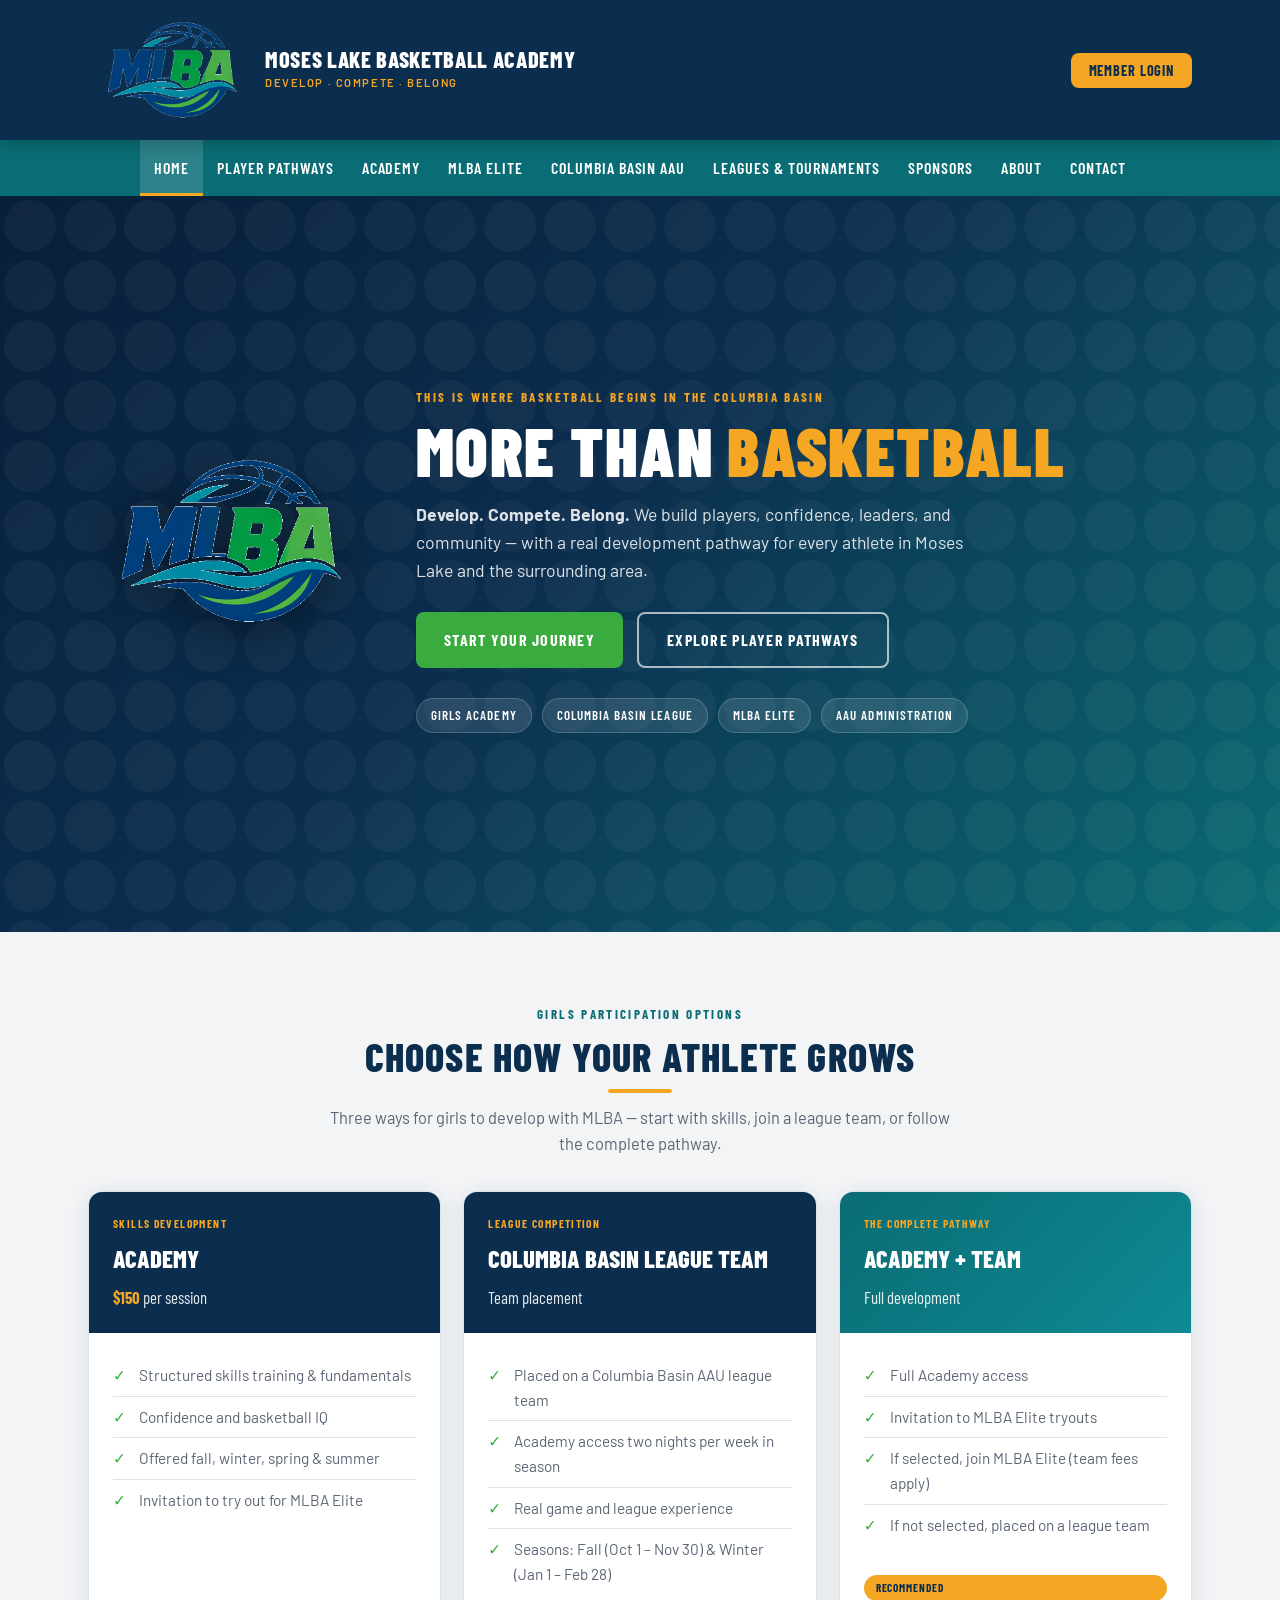
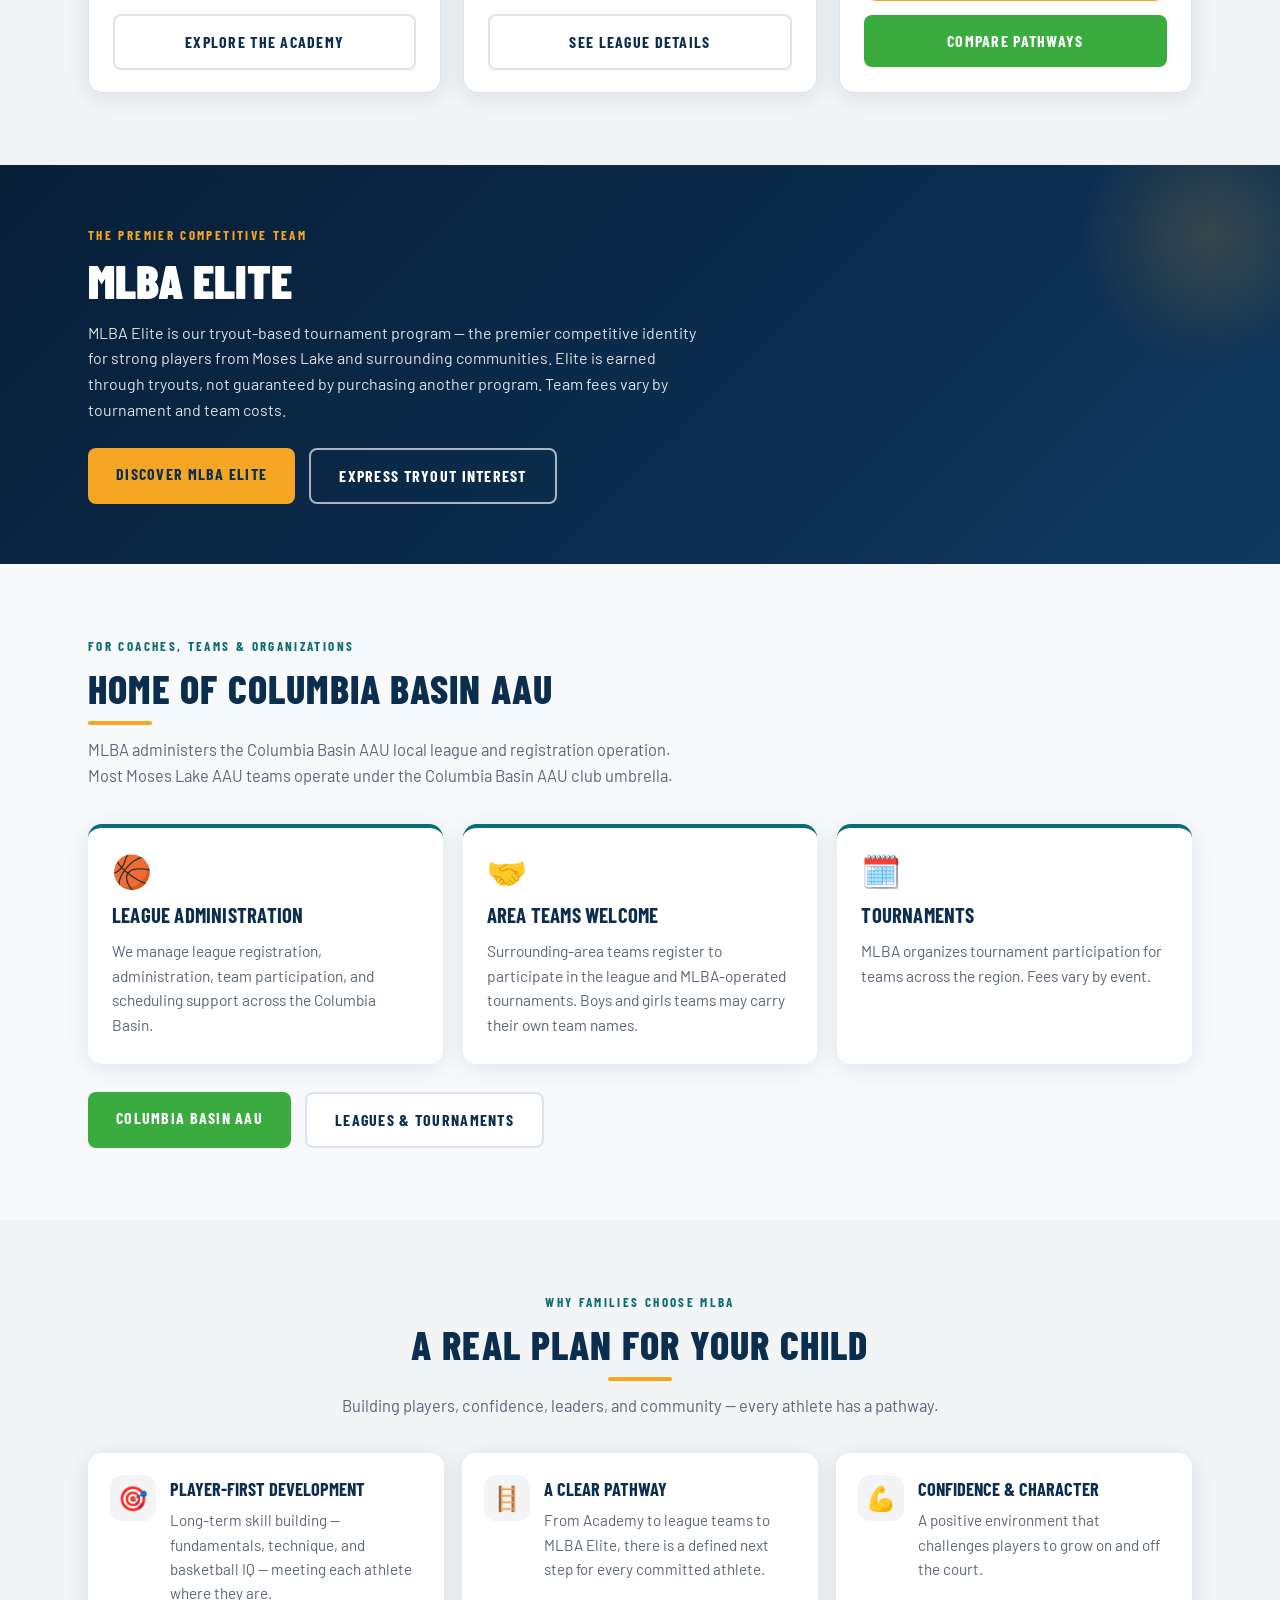
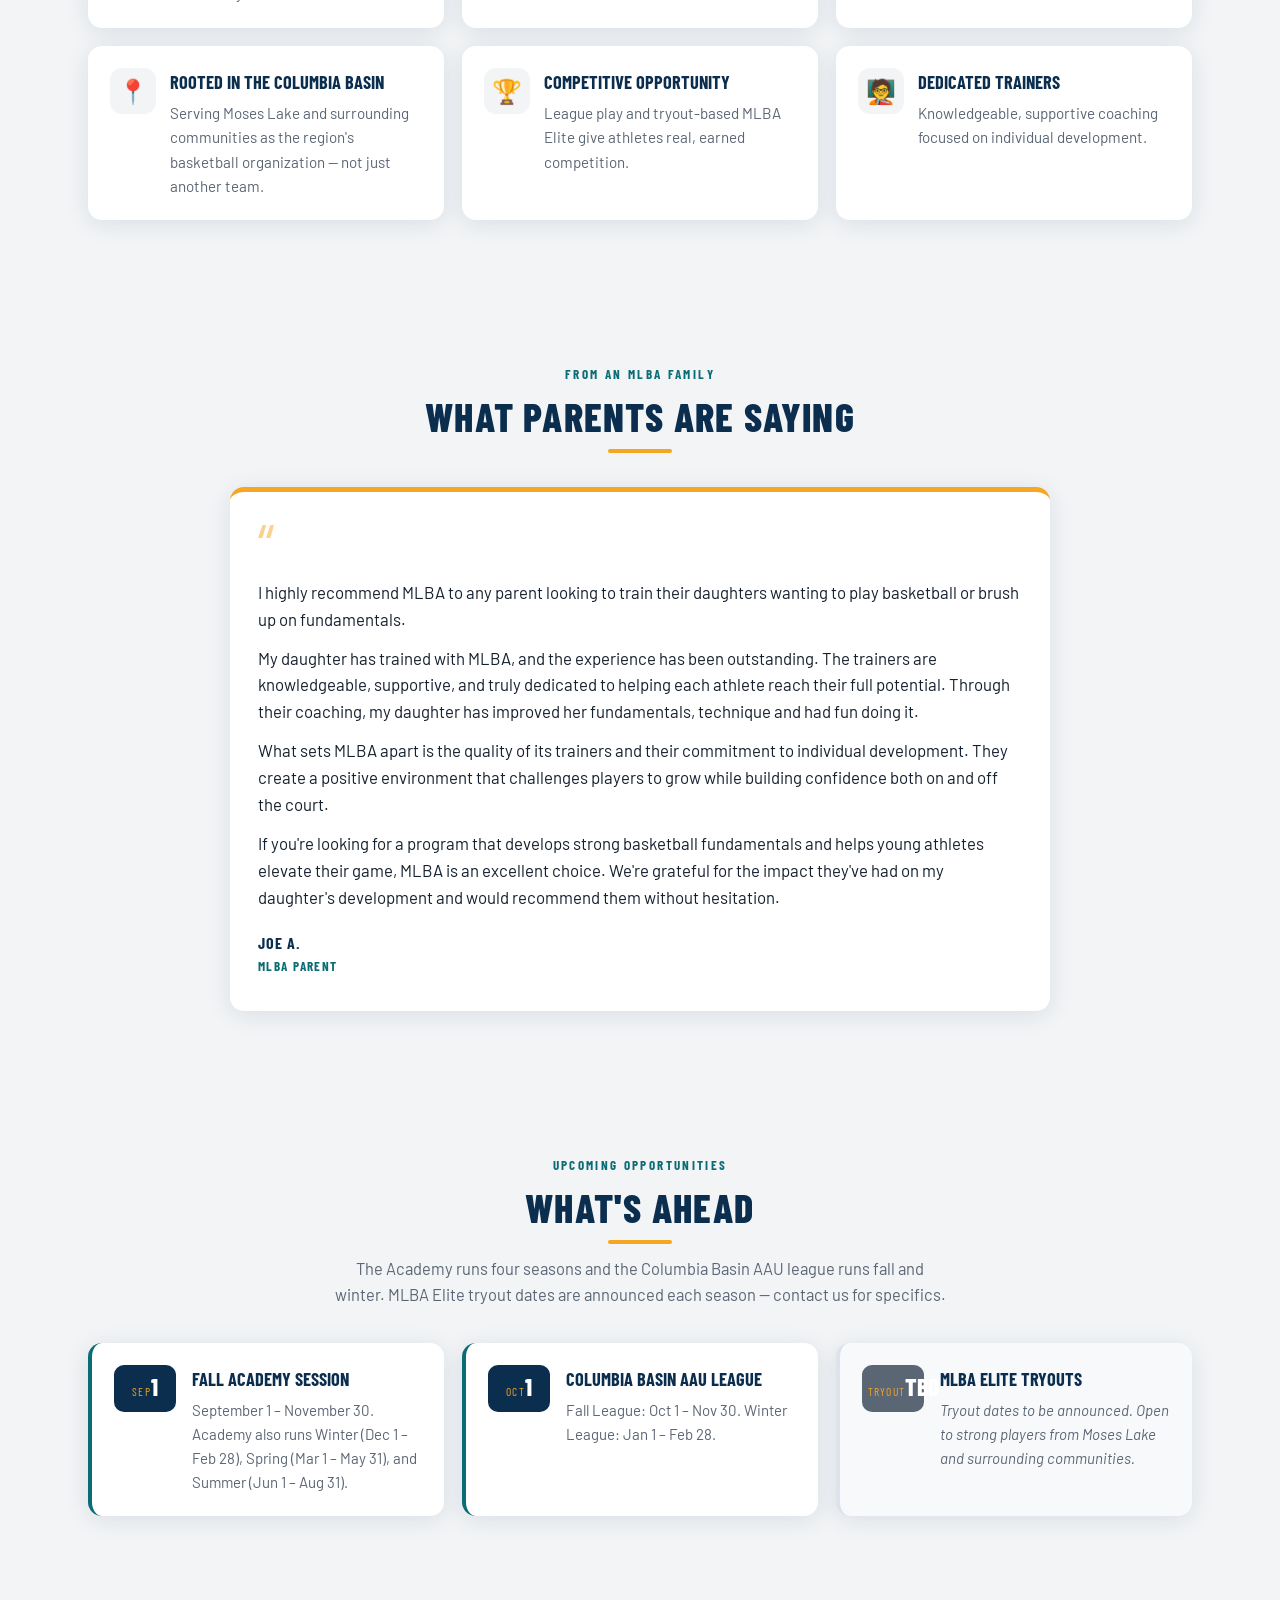
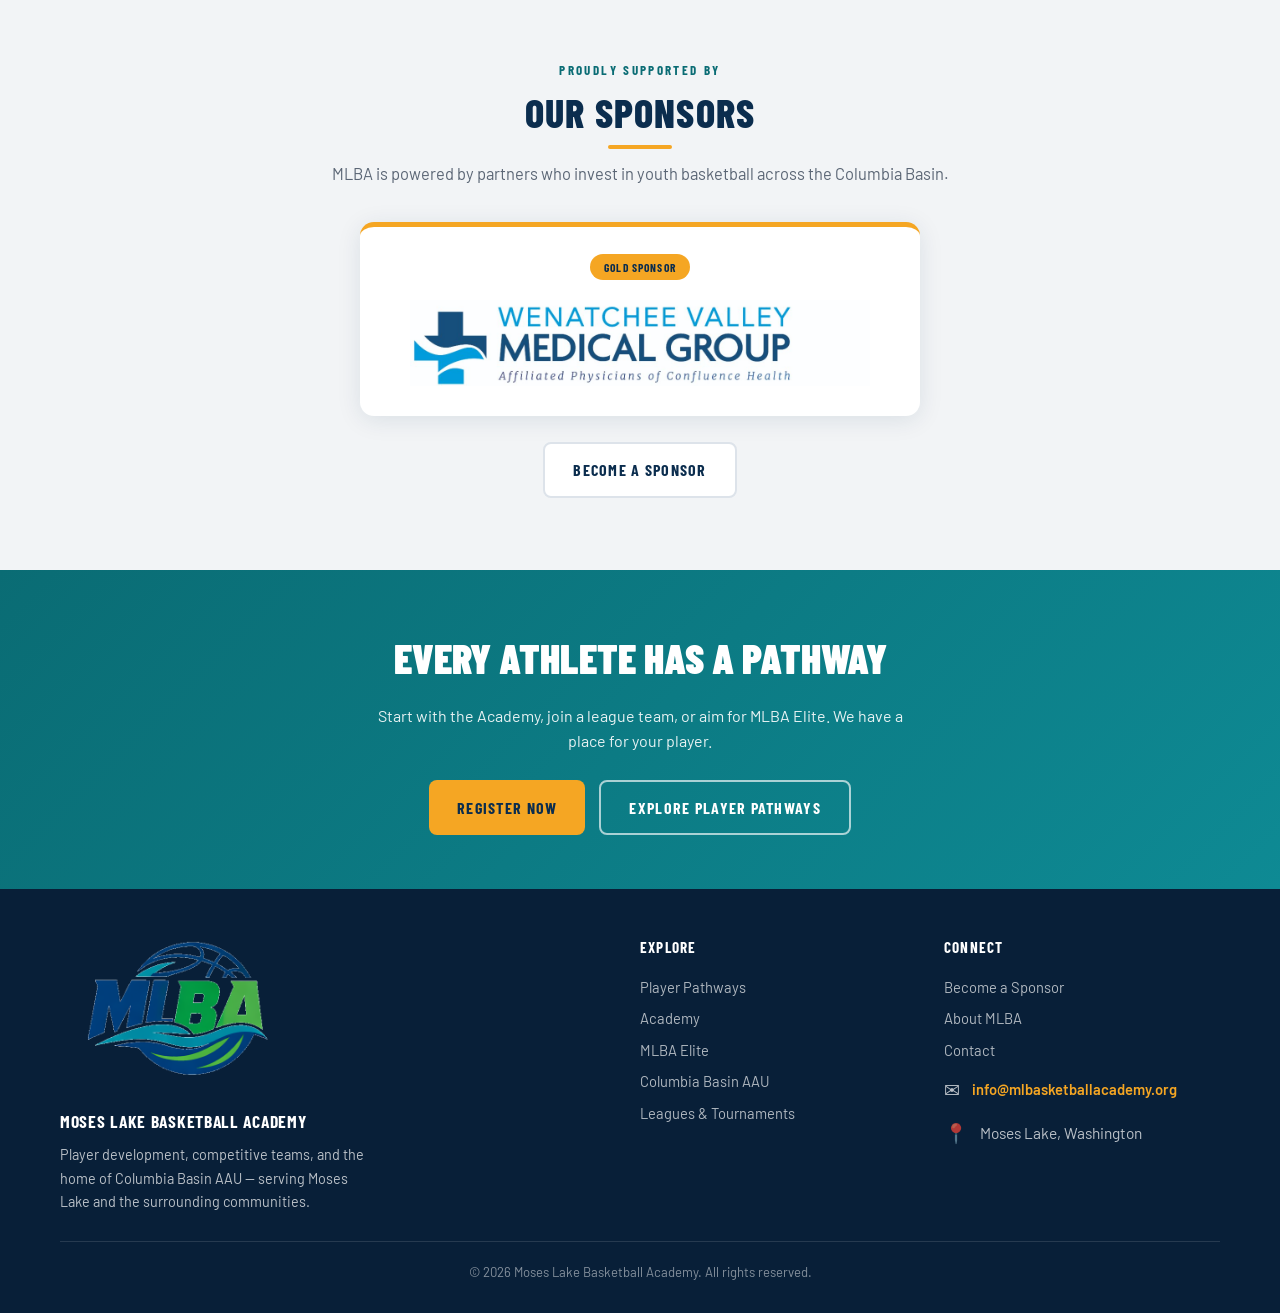
==== commit d54b8e91: "feat(sponsors): add Wenatchee Valley Medical Group as Gold sponsor - Sponsors page "Our Sponsors" fe" ====
--- a/index.html
+++ b/index.html
@@ -227,6 +227,30 @@
       </div>
     </section>
 
+    <!-- Sponsors (Gold homepage feature) -->
+    <section class="section">
+      <div class="container">
+        <div class="section-head text-center">
+          <span class="eyebrow">Proudly Supported By</span>
+          <h2 class="section-title underline">Our Sponsors</h2>
+          <p class="section-subtitle">MLBA is powered by partners who invest in youth basketball across the Columbia Basin.</p>
+        </div>
+        <div class="sponsor-showcase">
+          <div class="sponsor-logo-card">
+            <span class="sponsor-tier-label">Gold Sponsor</span>
+            <a href="https://www.wvmg.org" target="_blank" rel="noopener noreferrer"
+               aria-label="Visit Wenatchee Valley Medical Group (opens in a new tab)">
+              <img src="images/sponsors/wenatchee-valley-medical-group.jpg"
+                   alt="Wenatchee Valley Medical Group — Affiliated Physicians of Confluence Health">
+            </a>
+          </div>
+        </div>
+        <div class="text-center">
+          <a href="sponsors.html" class="btn btn-ghost" style="margin-top:26px;">Become a Sponsor</a>
+        </div>
+      </div>
+    </section>
+
     <!-- Final CTA -->
     <section class="cta-band">
       <div class="container">
--- a/css/style.css
+++ b/css/style.css
@@ -528,6 +528,21 @@
 .tier-features li { padding: 7px 0 7px 24px; position: relative; color: var(--gray); font-size: 0.92rem; border-bottom: 1px solid #eef1f4; }
 .tier-features li::before { content: '✓'; position: absolute; left: 0; color: var(--green); font-weight: 800; }
 .sponsor-tier .btn { margin-top: auto; }
+
+/* Sponsor logo showcase (featured sponsors) */
+.sponsor-showcase { display: flex; flex-wrap: wrap; gap: 24px; justify-content: center; }
+.sponsor-logo-card {
+  background: var(--surface); border-radius: var(--radius); box-shadow: var(--shadow);
+  border-top: 5px solid var(--gold); padding: 26px 30px 30px; text-align: center;
+  max-width: 560px; width: 100%;
+}
+.sponsor-tier-label {
+  display: inline-block; font-family: var(--font-head); text-transform: uppercase;
+  letter-spacing: 0.1em; font-size: 0.72rem; font-weight: 700; color: var(--navy);
+  background: var(--gold); padding: 4px 14px; border-radius: 999px; margin-bottom: 20px;
+}
+.sponsor-logo-card a { display: block; }
+.sponsor-logo-card img { width: 100%; max-width: 460px; height: auto; margin: 0 auto; }
 
 /* ============================================================
    Contact
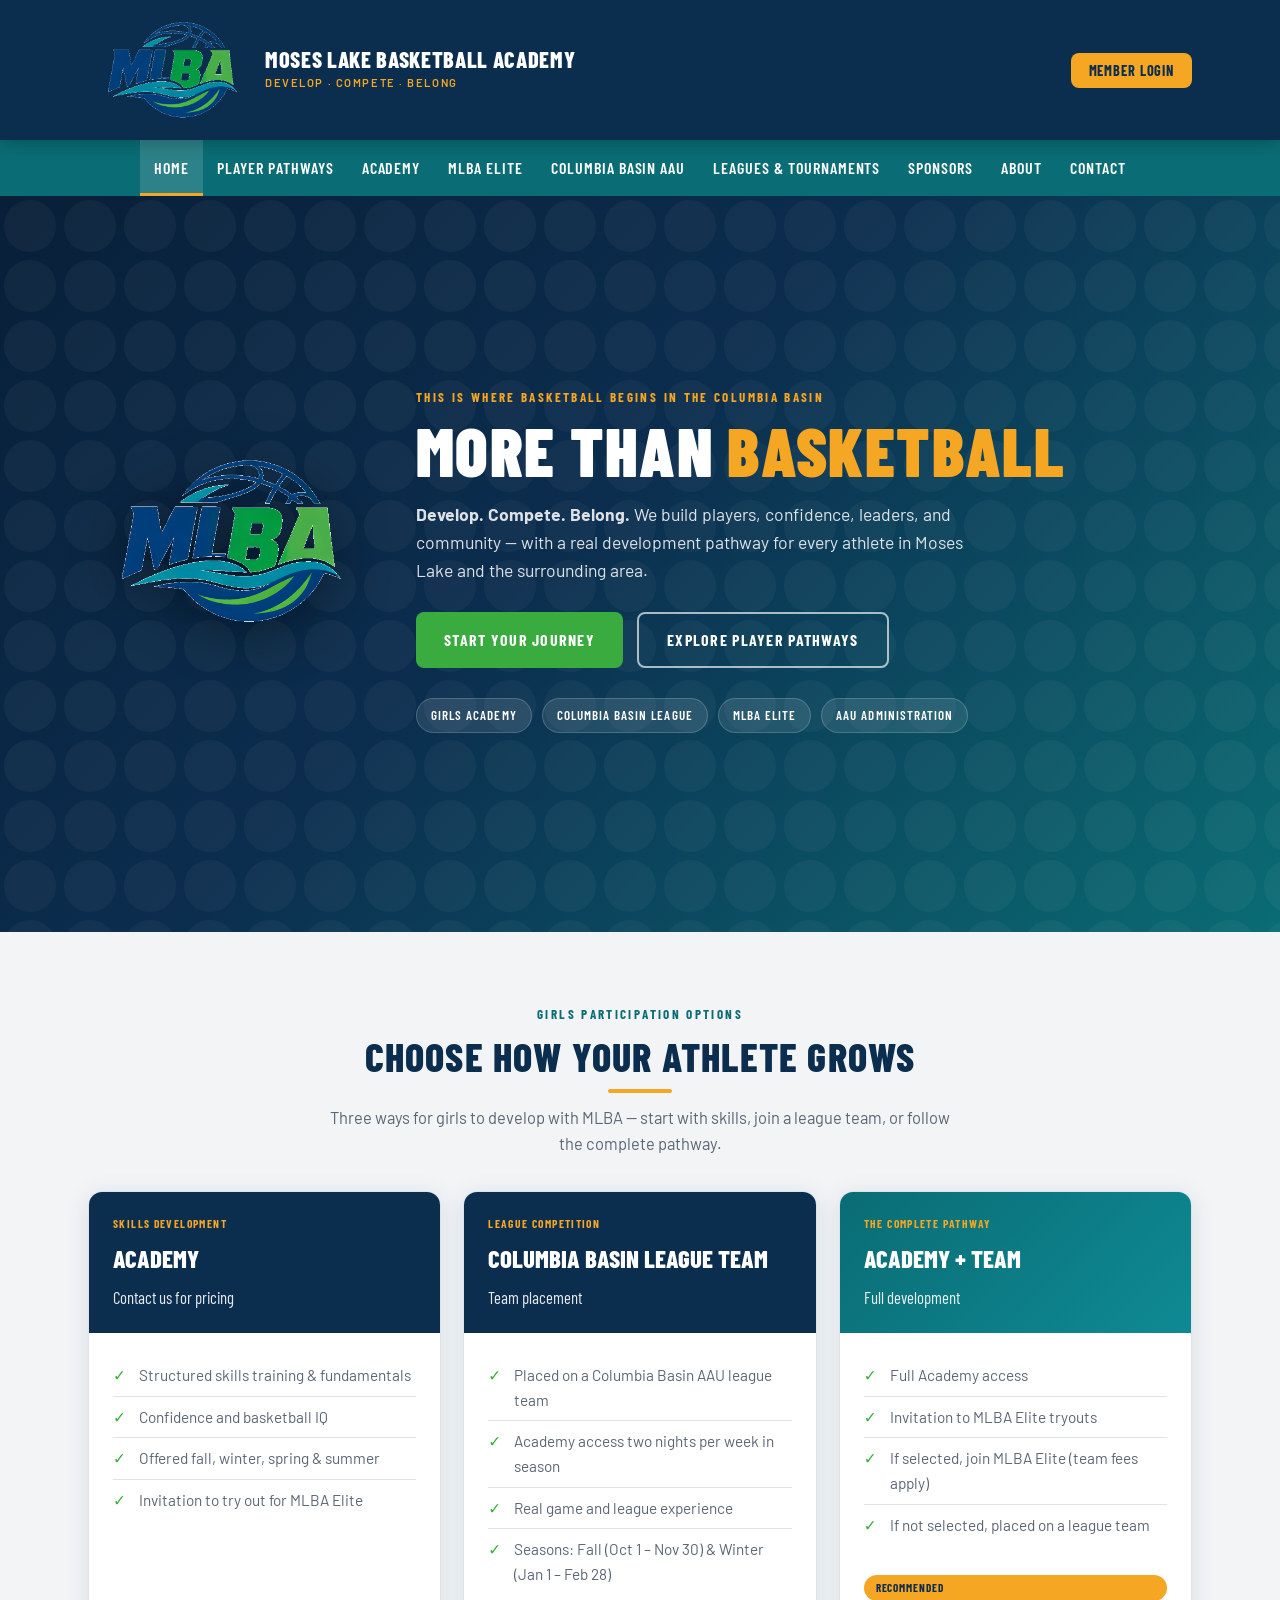
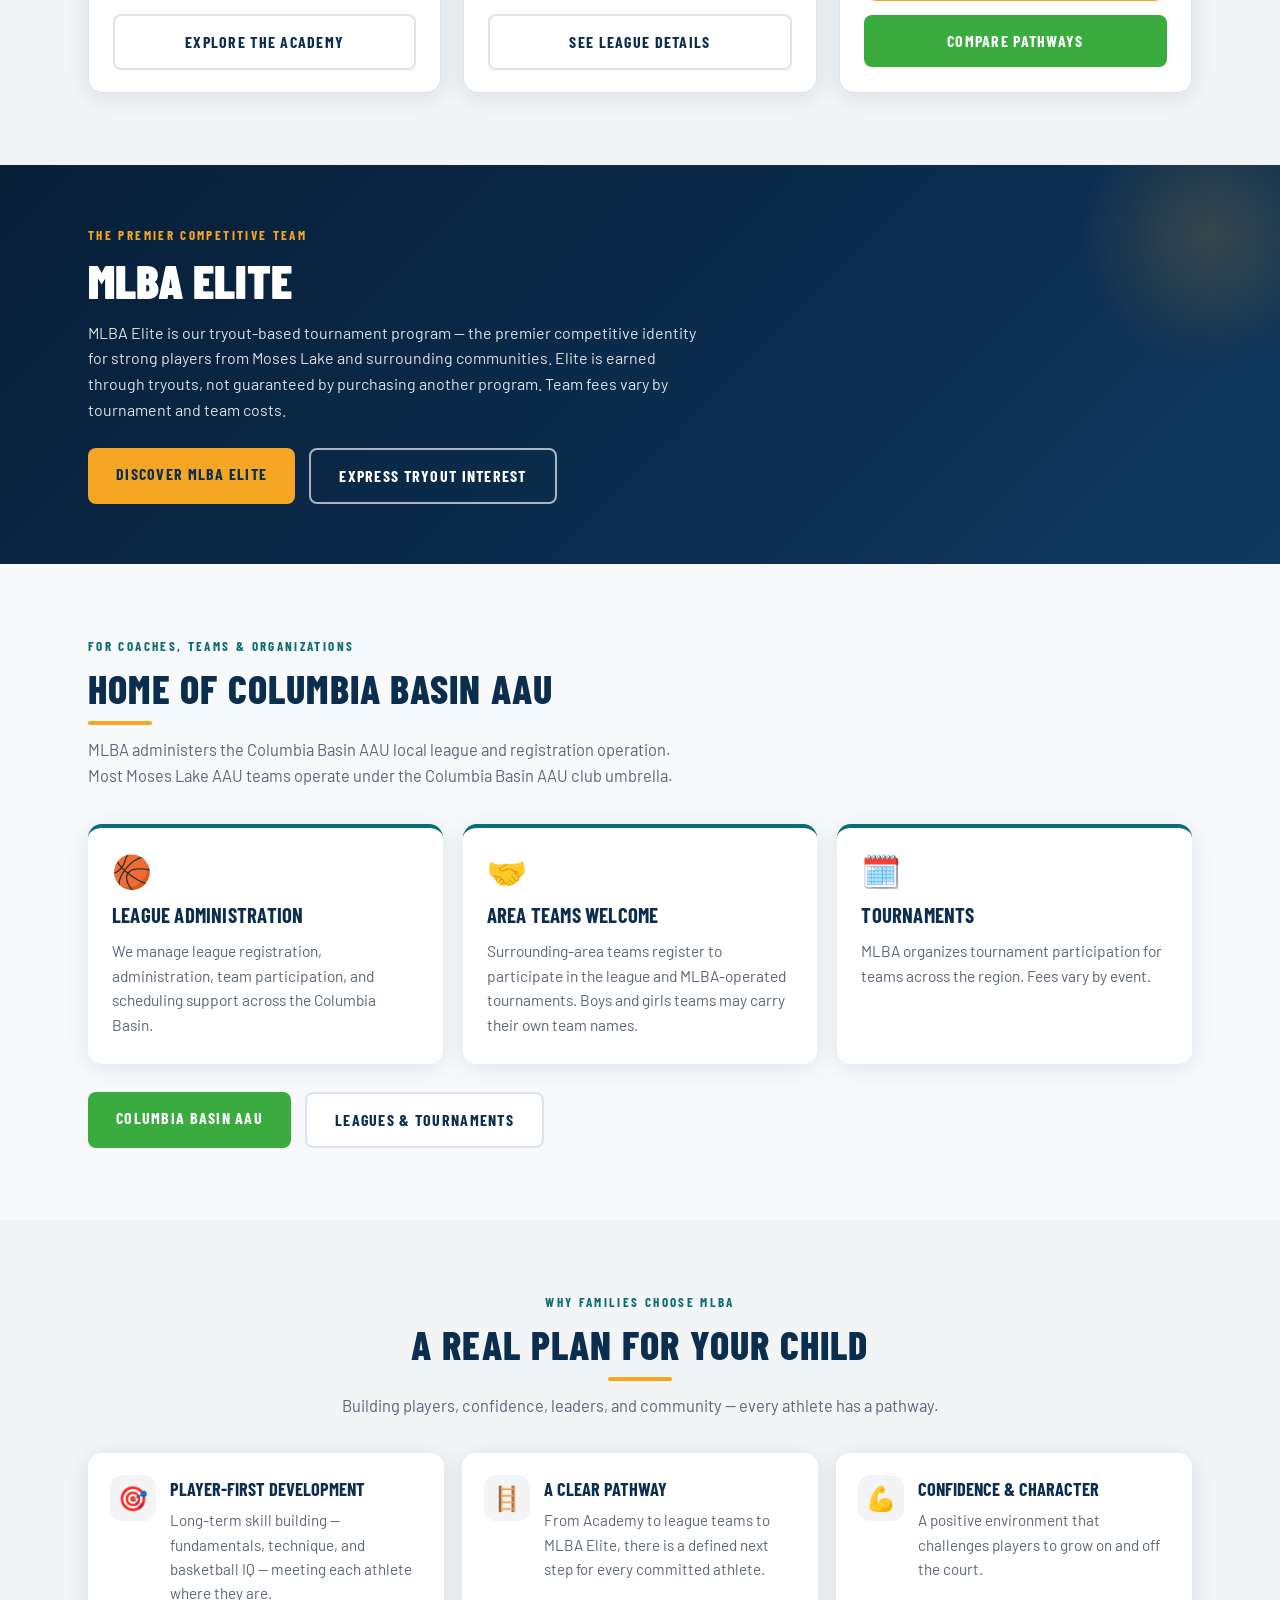
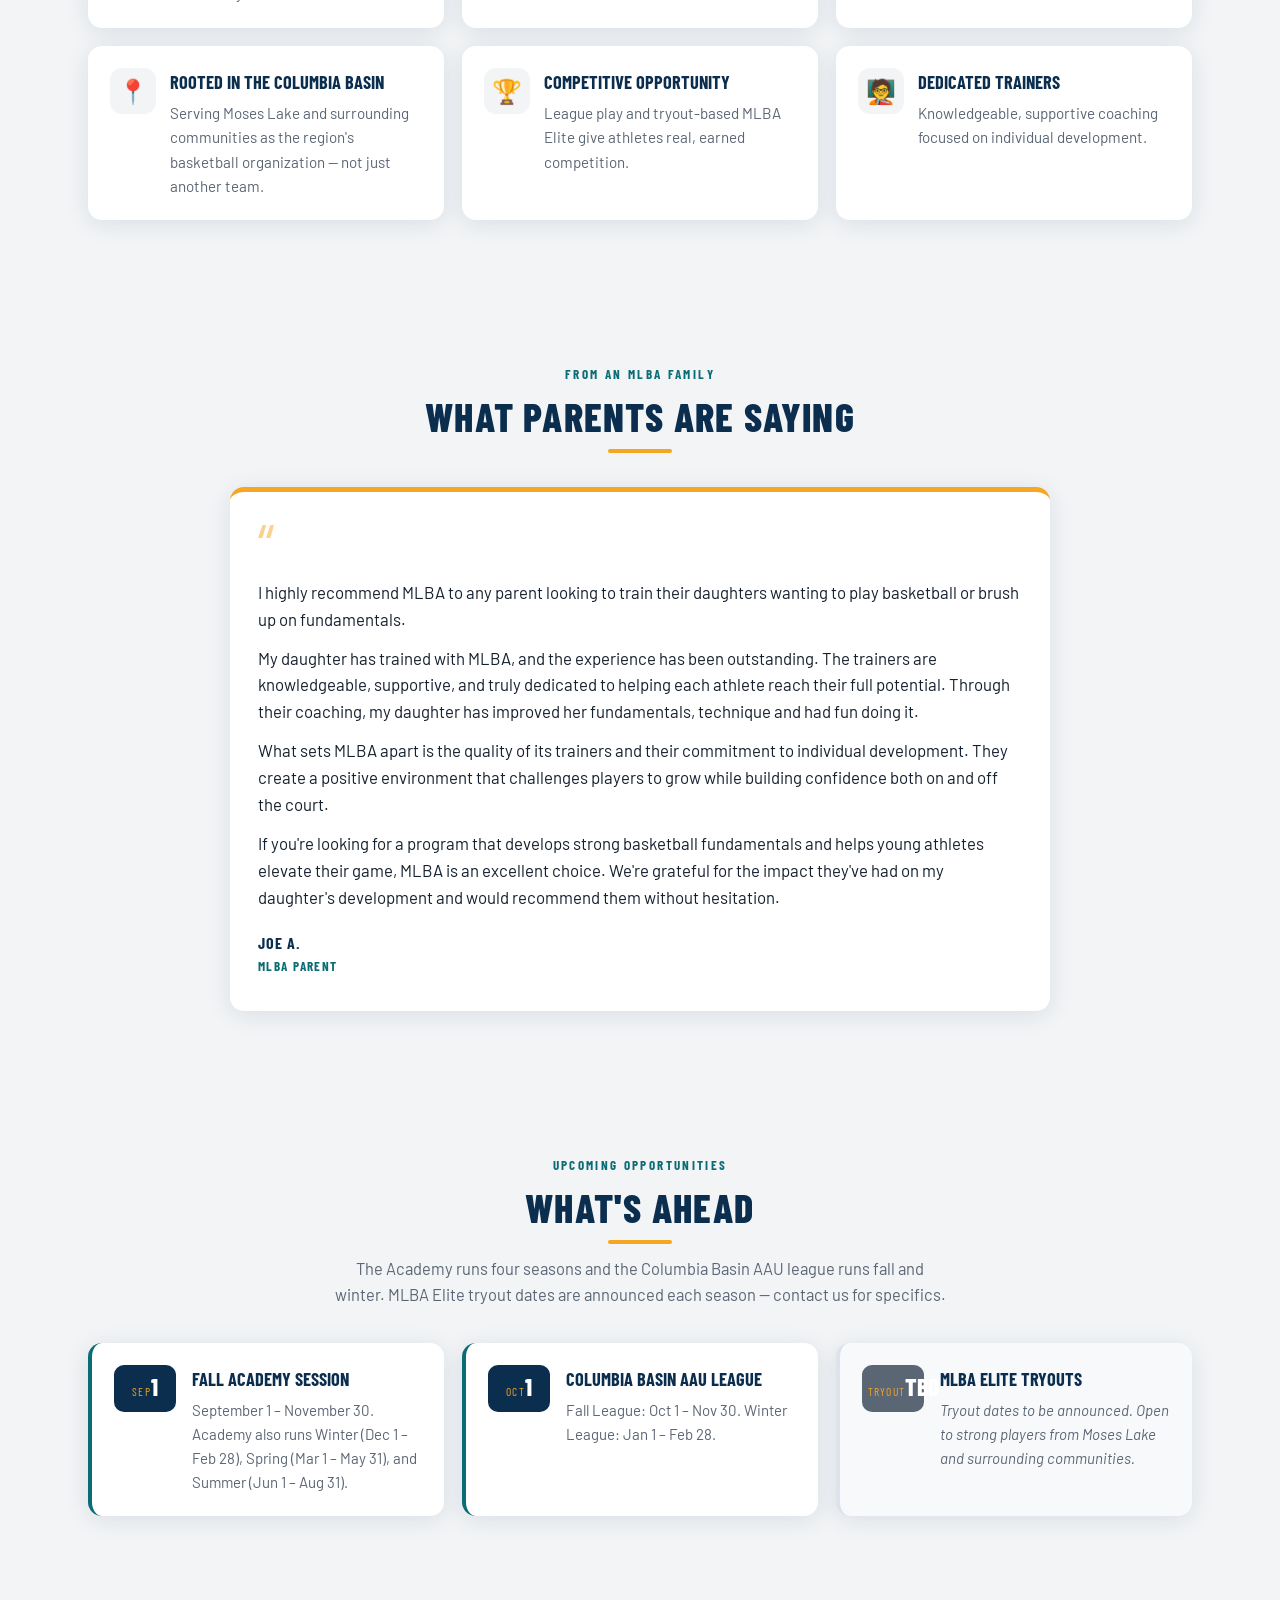
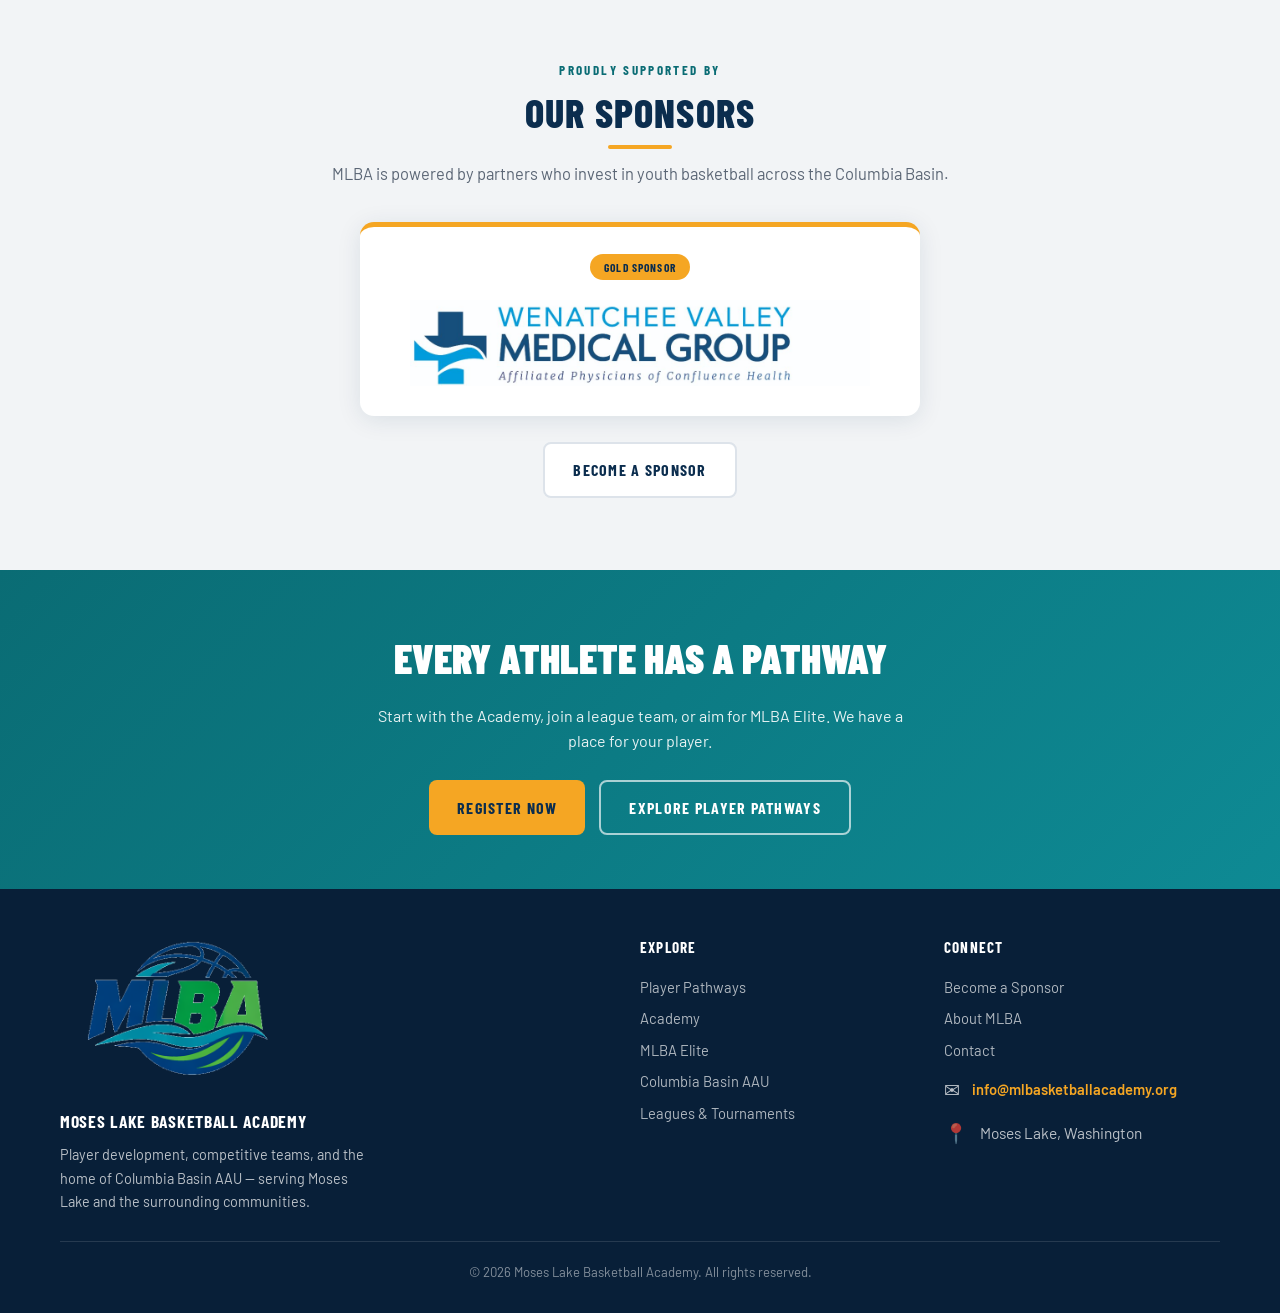
==== commit 3999639a: "content: remove "$150 per session" Academy pricing for now Replace the price on the Academy cards (h" ====
--- a/index.html
+++ b/index.html
@@ -49,7 +49,7 @@
             <div class="pc-head">
               <span class="pc-kicker">Skills Development</span>
               <h3>Academy</h3>
-              <div class="pc-price"><strong>$150</strong> per session</div>
+              <div class="pc-price">Contact us for pricing</div>
             </div>
             <div class="pc-body">
               <ul class="pc-list">
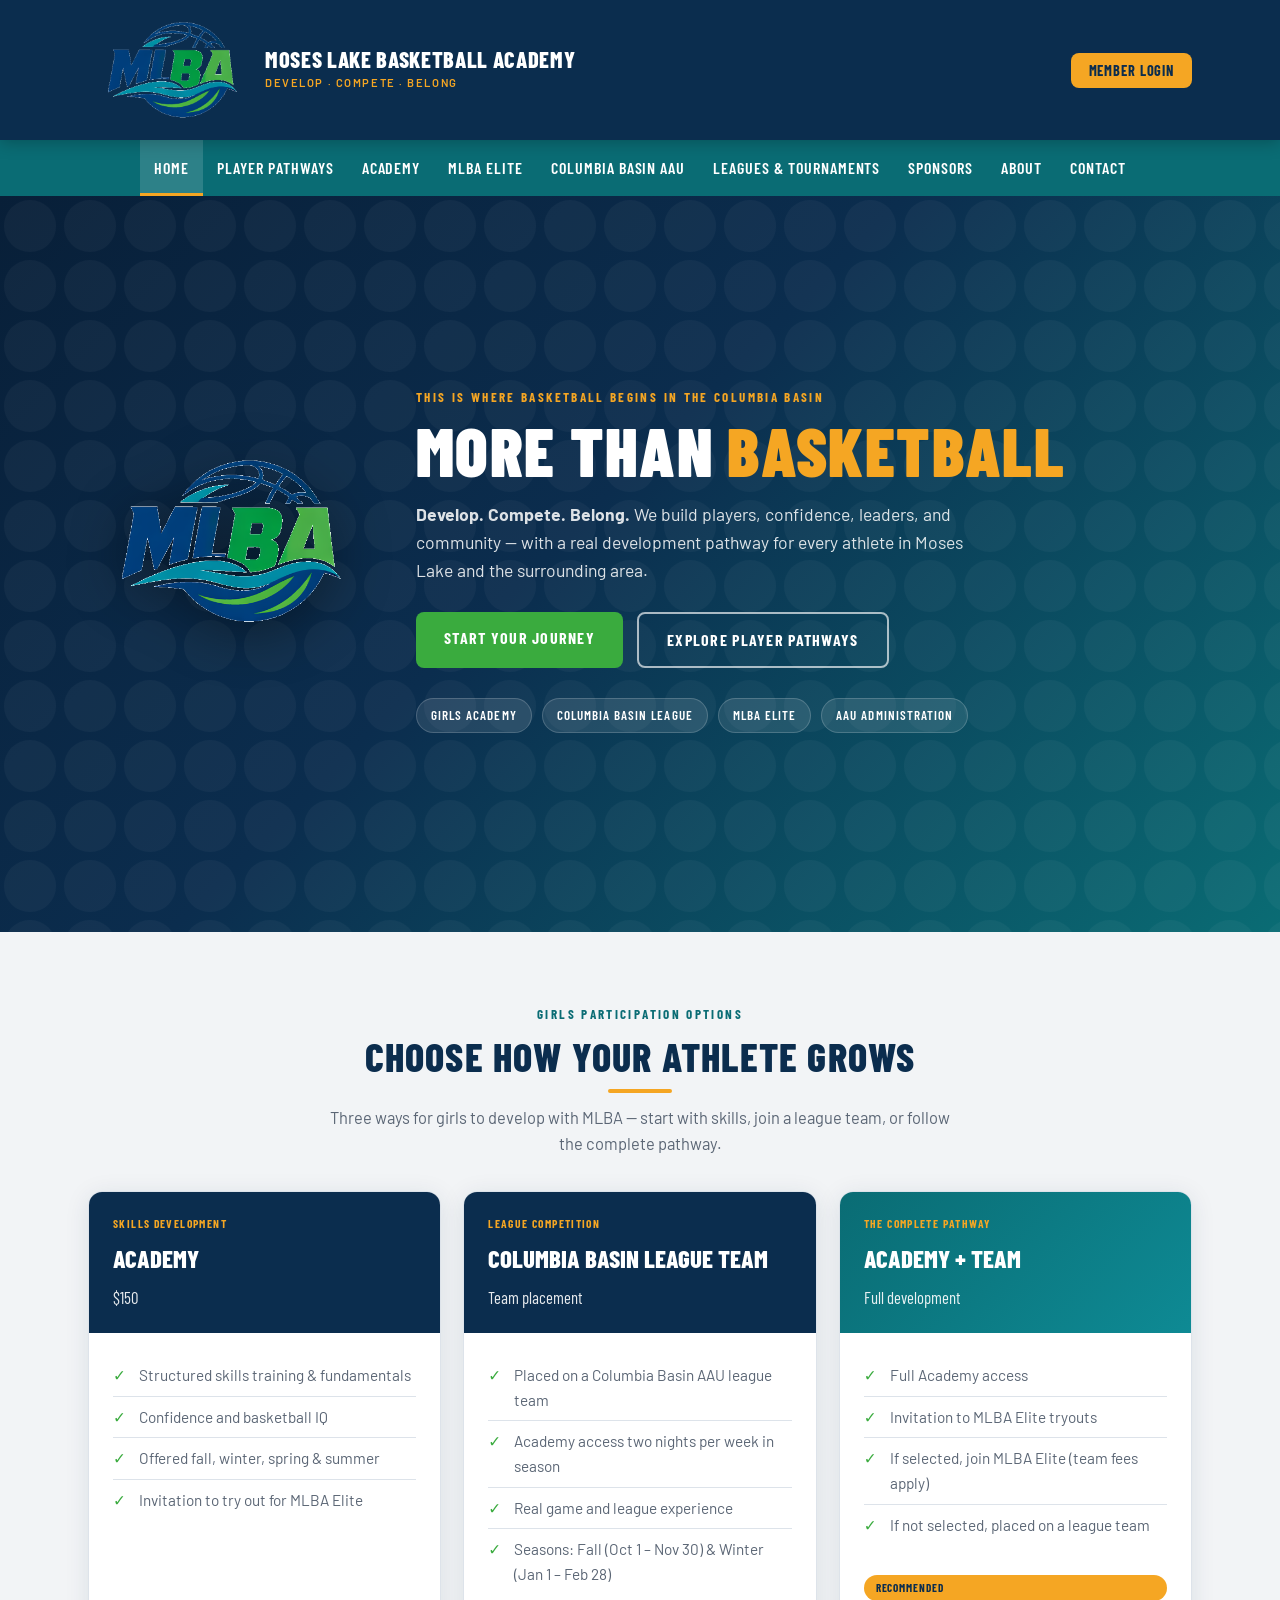
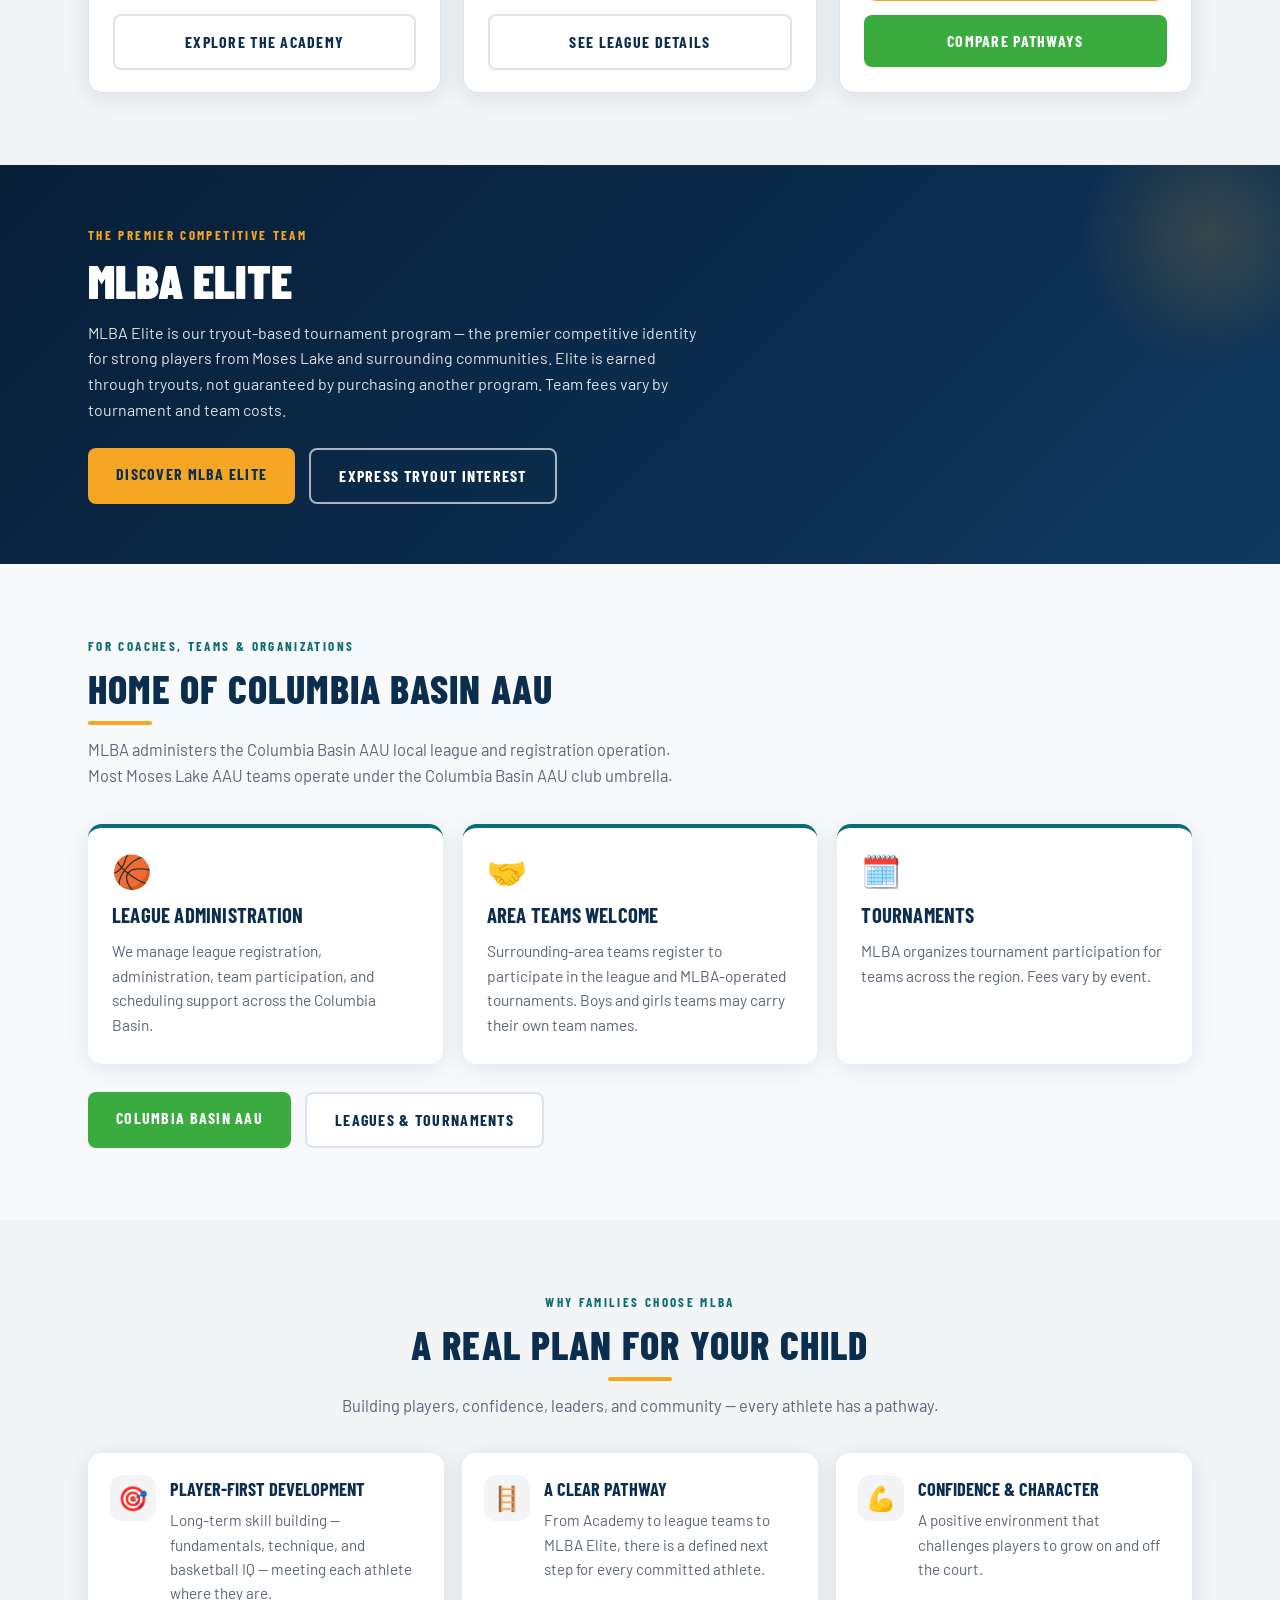
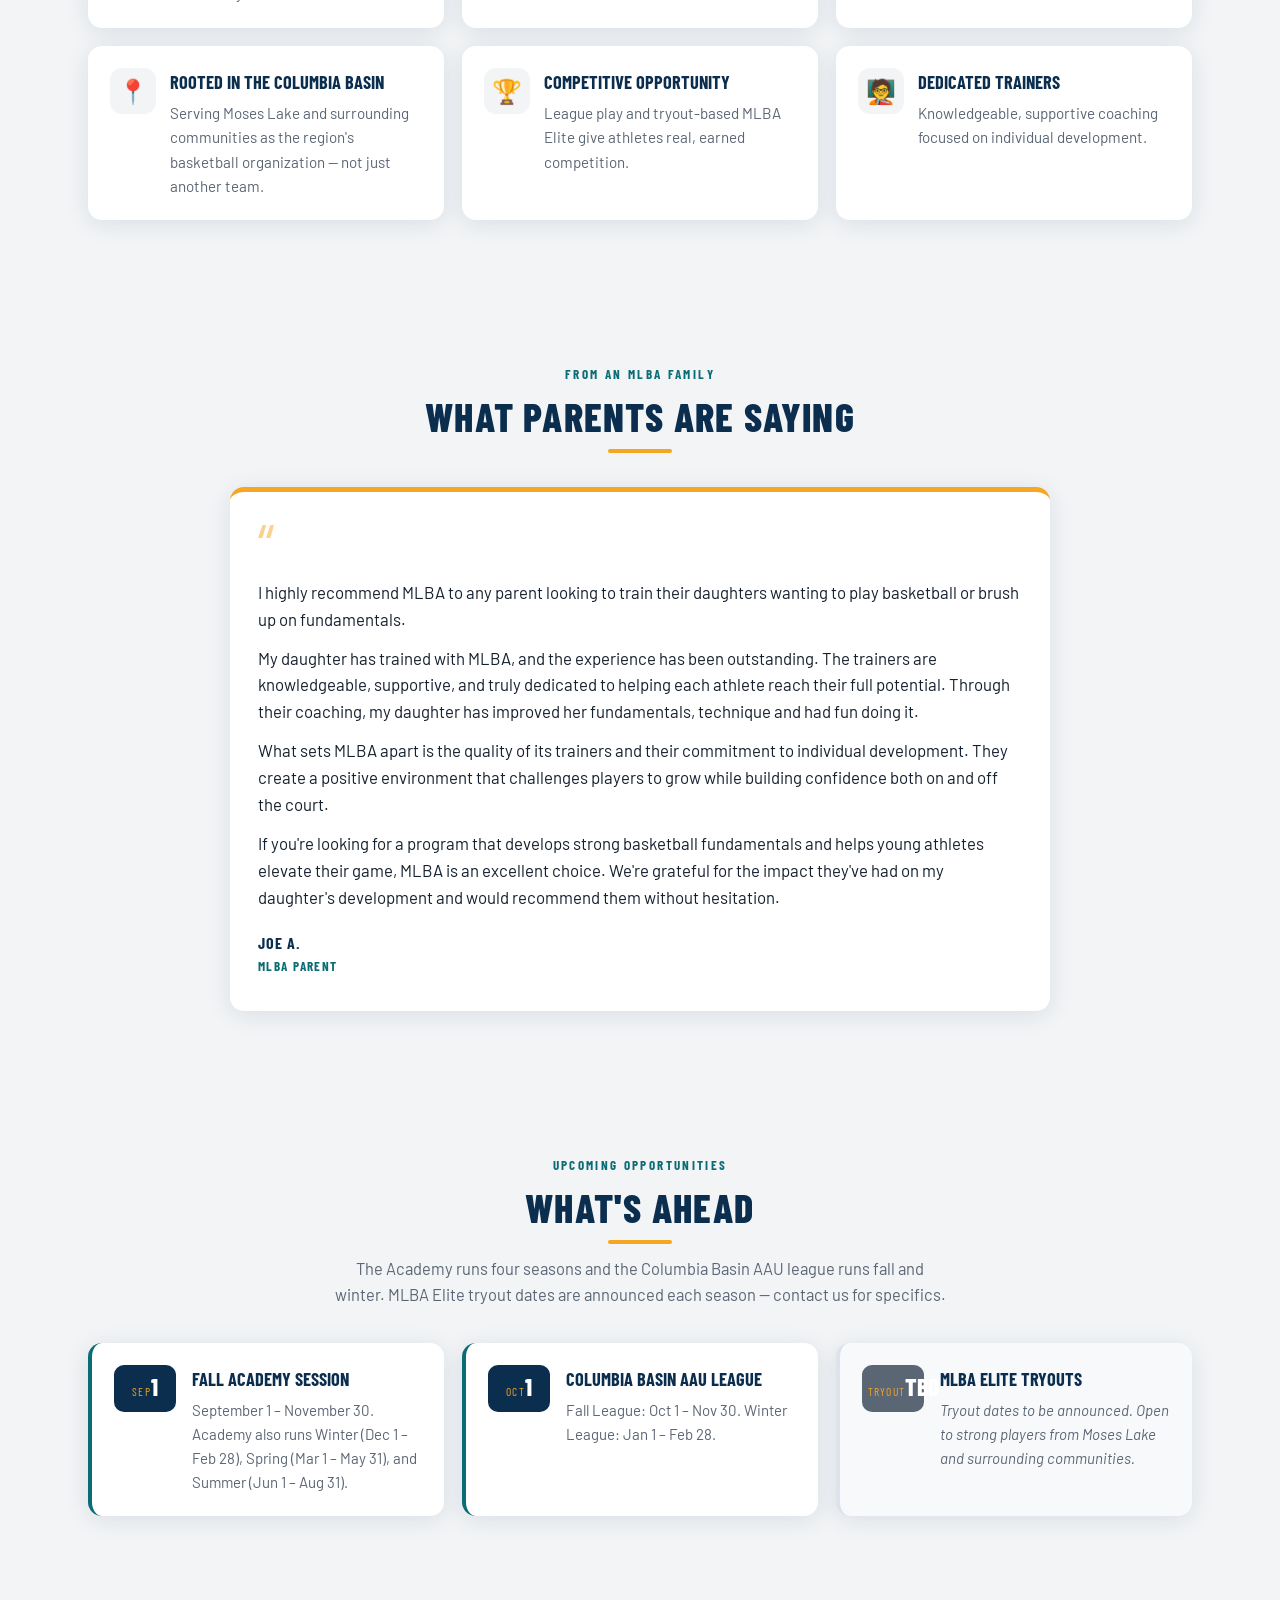
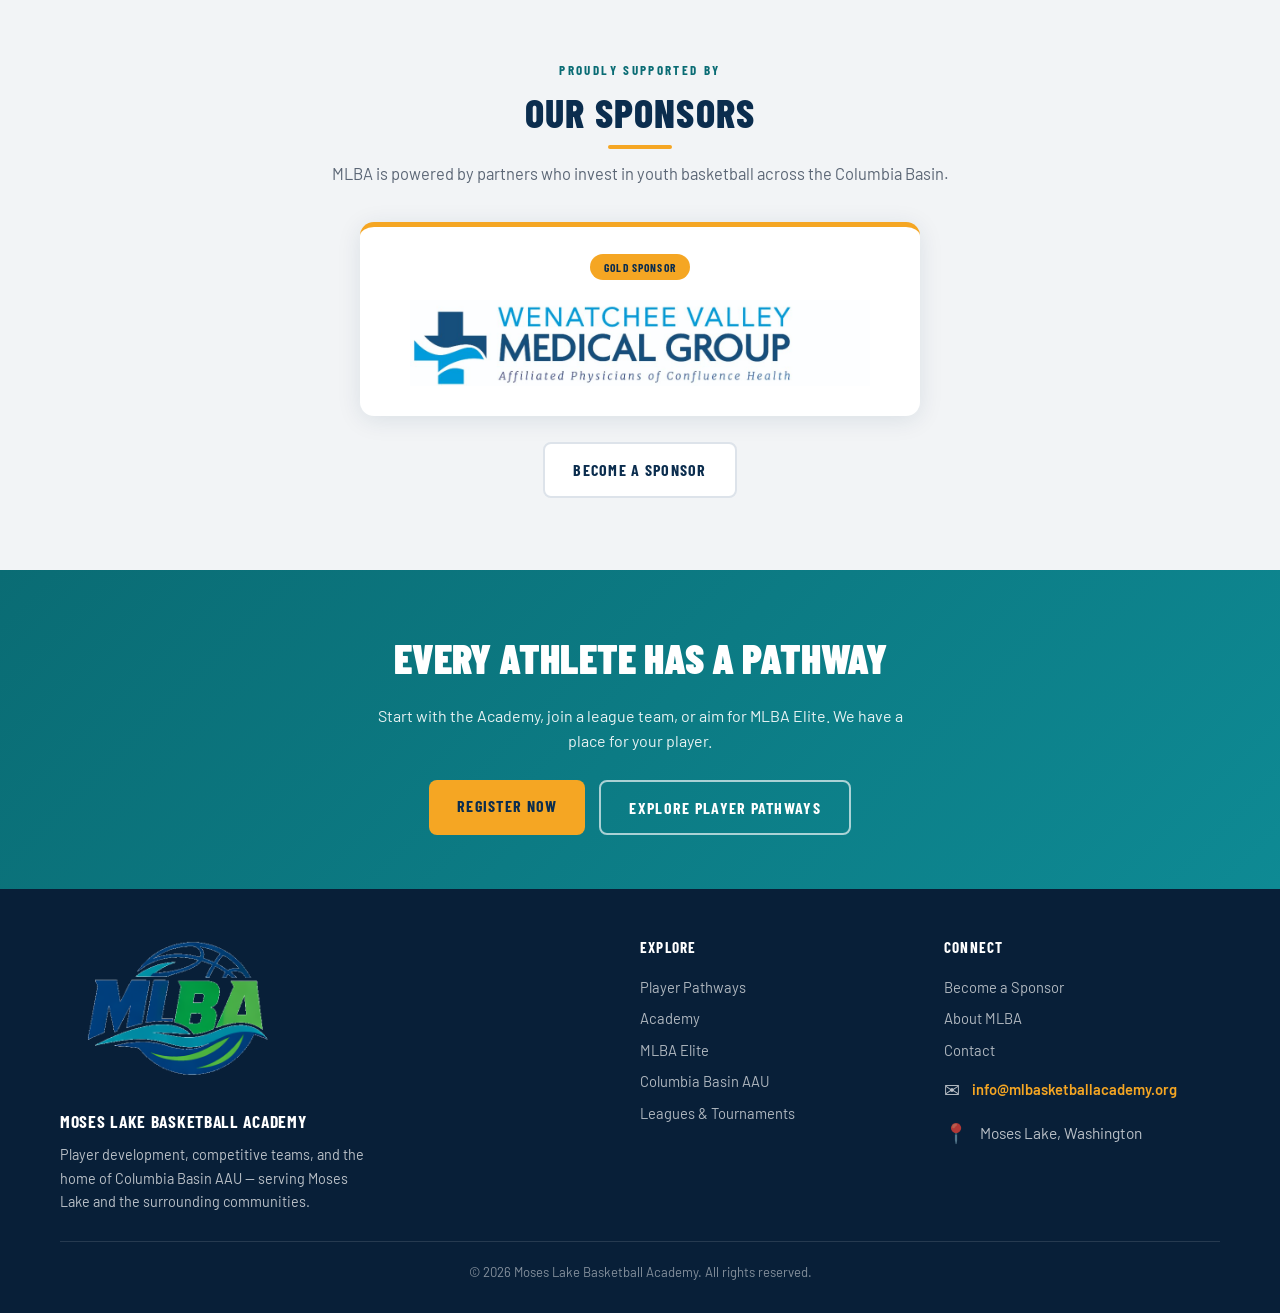
==== commit a1bcd5f1: "fix: replace broken AthletePilot registration widget with direct links Every "Register" call to acti" ====
--- a/index.html
+++ b/index.html
@@ -23,7 +23,7 @@
           <h1>More Than <span>Basketball</span></h1>
           <p class="lead"><strong>Develop. Compete. Belong.</strong> We build players, confidence, leaders, and community — with a real development pathway for every athlete in Moses Lake and the surrounding area.</p>
           <div class="btn-row">
-            <button type="button" class="btn btn-primary" onclick="window.AthletePilot && window.AthletePilot.open();">Start Your Journey</button>
+            <a href="https://www.athletepilot.com/register/mlba_1773697477281/offerings" class="btn btn-primary">Start Your Journey</a>
             <a href="pathways.html" class="btn btn-outline">Explore Player Pathways</a>
           </div>
           <div class="hero-tags">
@@ -49,7 +49,7 @@
             <div class="pc-head">
               <span class="pc-kicker">Skills Development</span>
               <h3>Academy</h3>
-              <div class="pc-price">Contact us for pricing</div>
+              <div class="pc-price">$150</div>
             </div>
             <div class="pc-body">
               <ul class="pc-list">
@@ -257,7 +257,7 @@
         <h2>Every Athlete Has a Pathway</h2>
         <p>Start with the Academy, join a league team, or aim for MLBA Elite. We have a place for your player.</p>
         <div class="btn-row center">
-          <button type="button" class="btn btn-gold" onclick="window.AthletePilot && window.AthletePilot.open();">Register Now</button>
+          <a href="https://www.athletepilot.com/register/mlba_1773697477281/offerings" class="btn btn-gold">Register Now</a>
           <a href="pathways.html" class="btn btn-outline">Explore Player Pathways</a>
         </div>
       </div>
@@ -269,6 +269,5 @@
 
   <script src="js/components.js"></script>
   <script src="js/main.js"></script>
-  <script src="https://athletepilot.com/widget.js" data-club-id="mlba_1773697477281"></script>
 </body>
 </html>
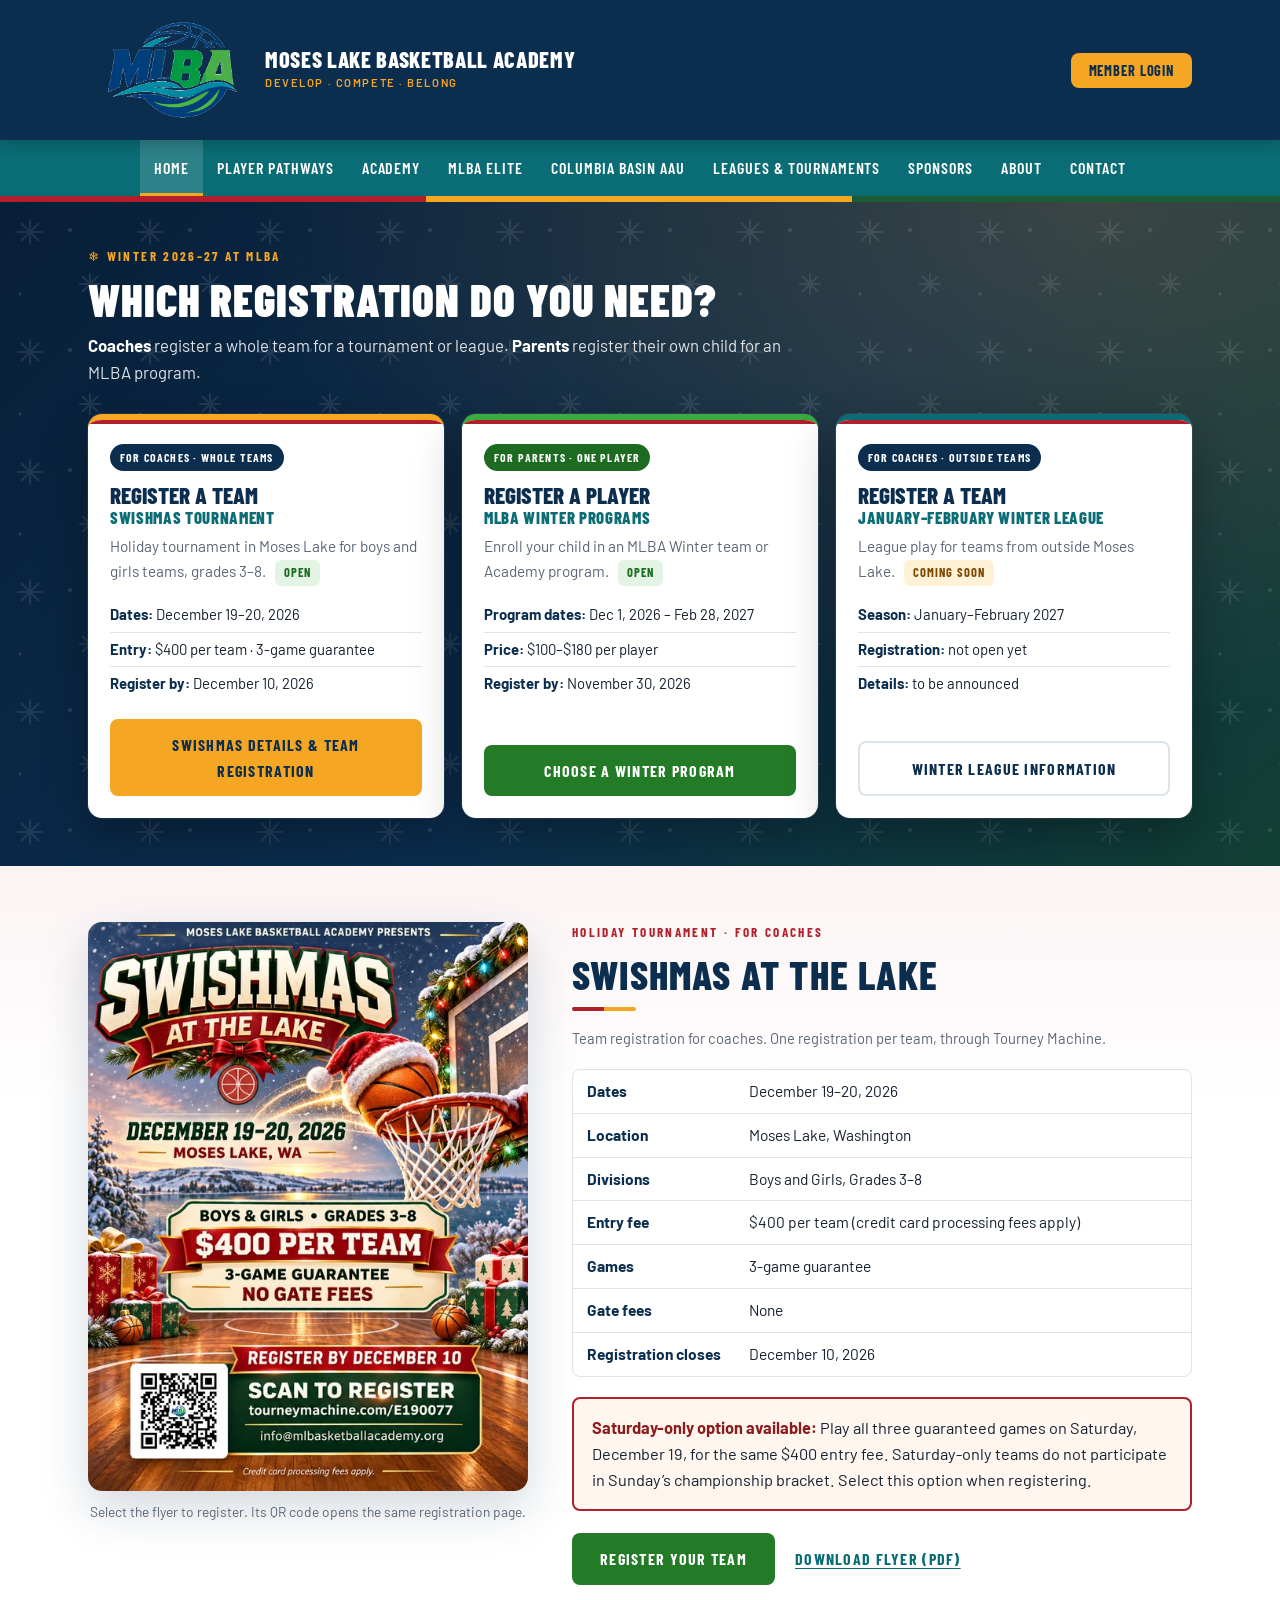
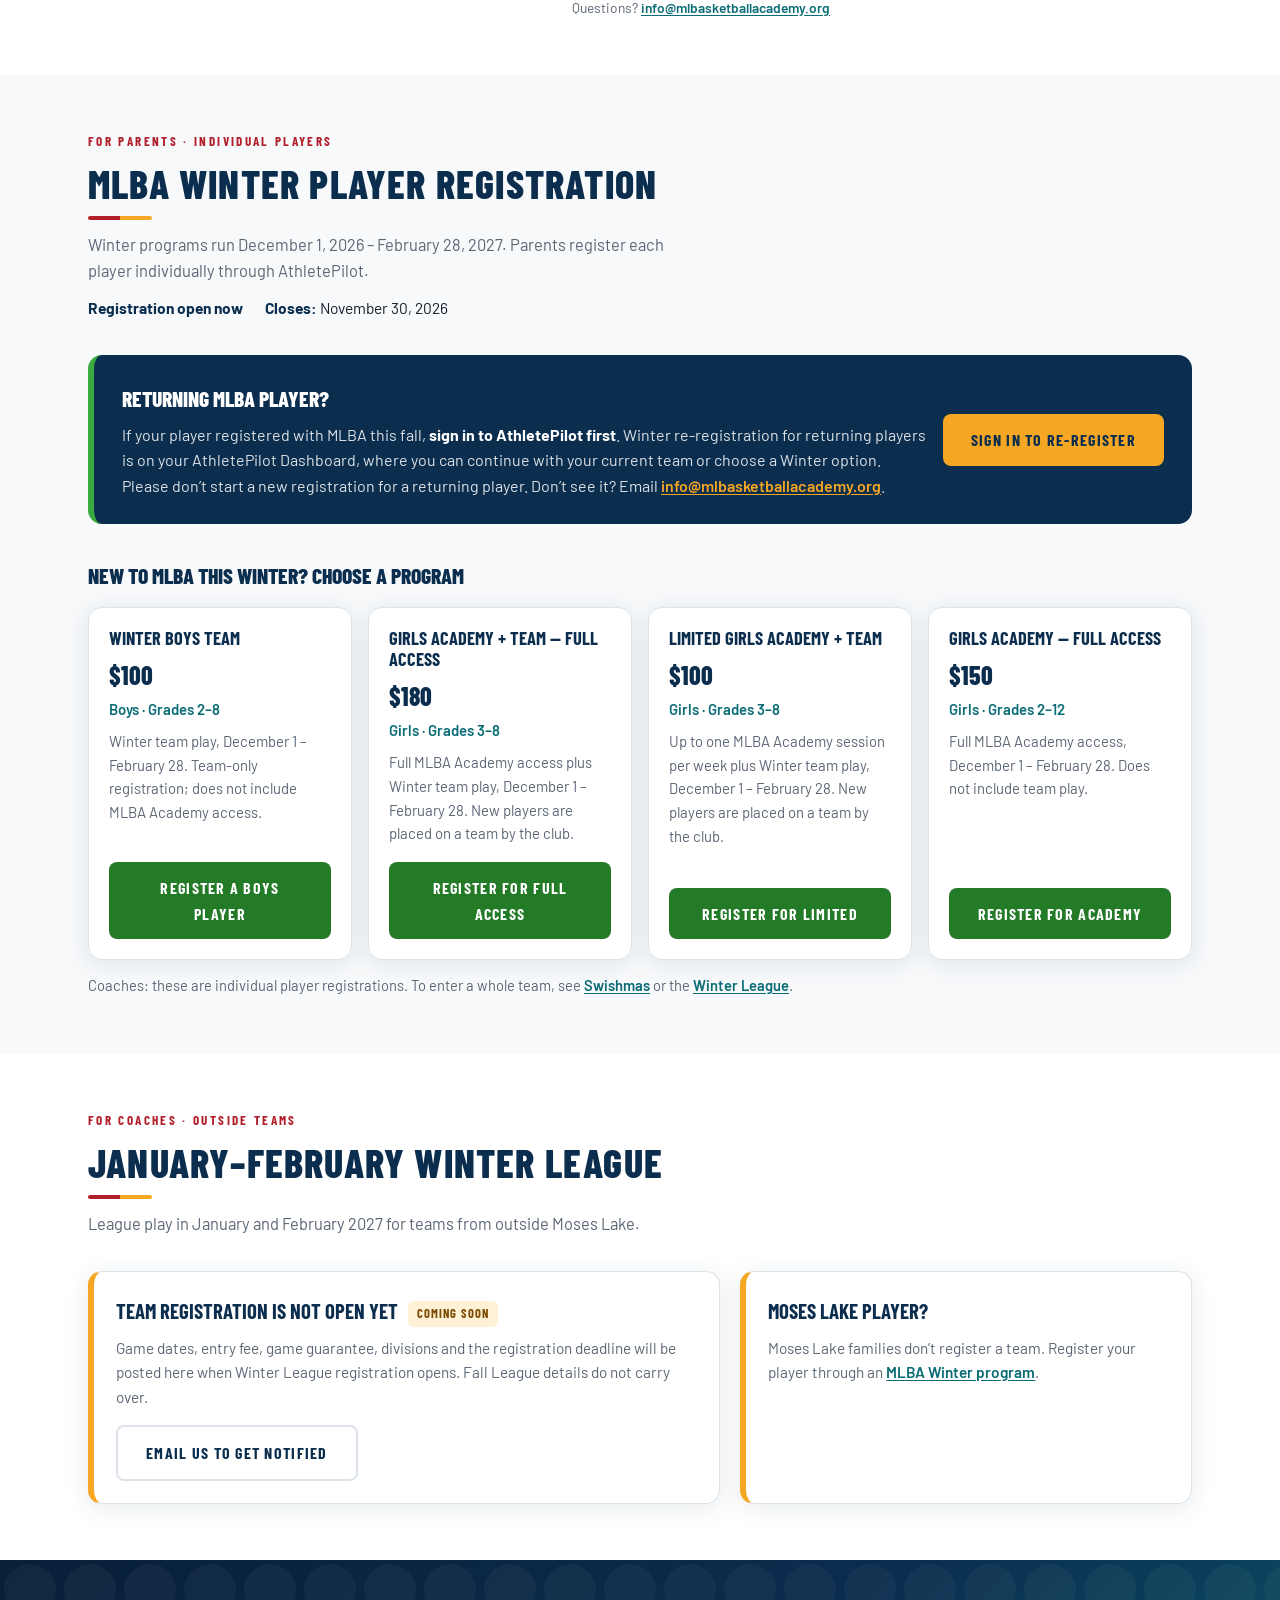
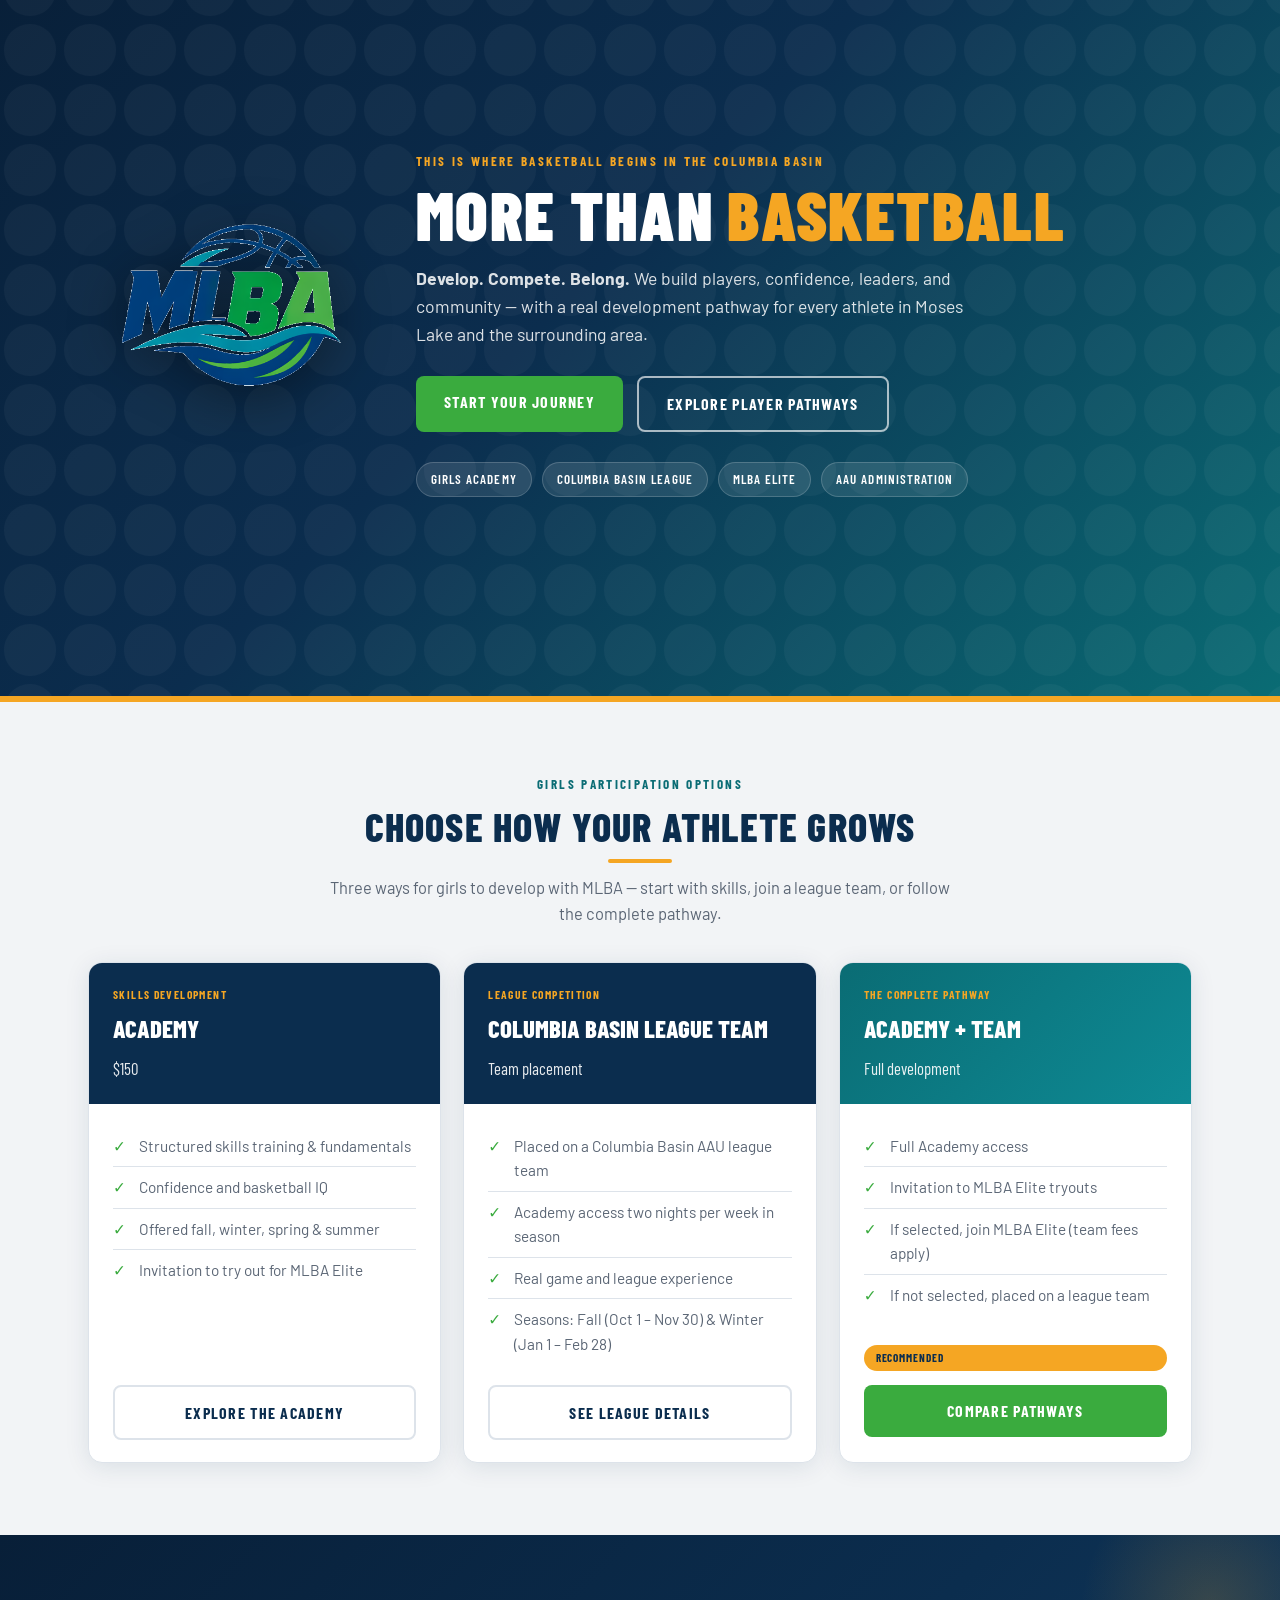
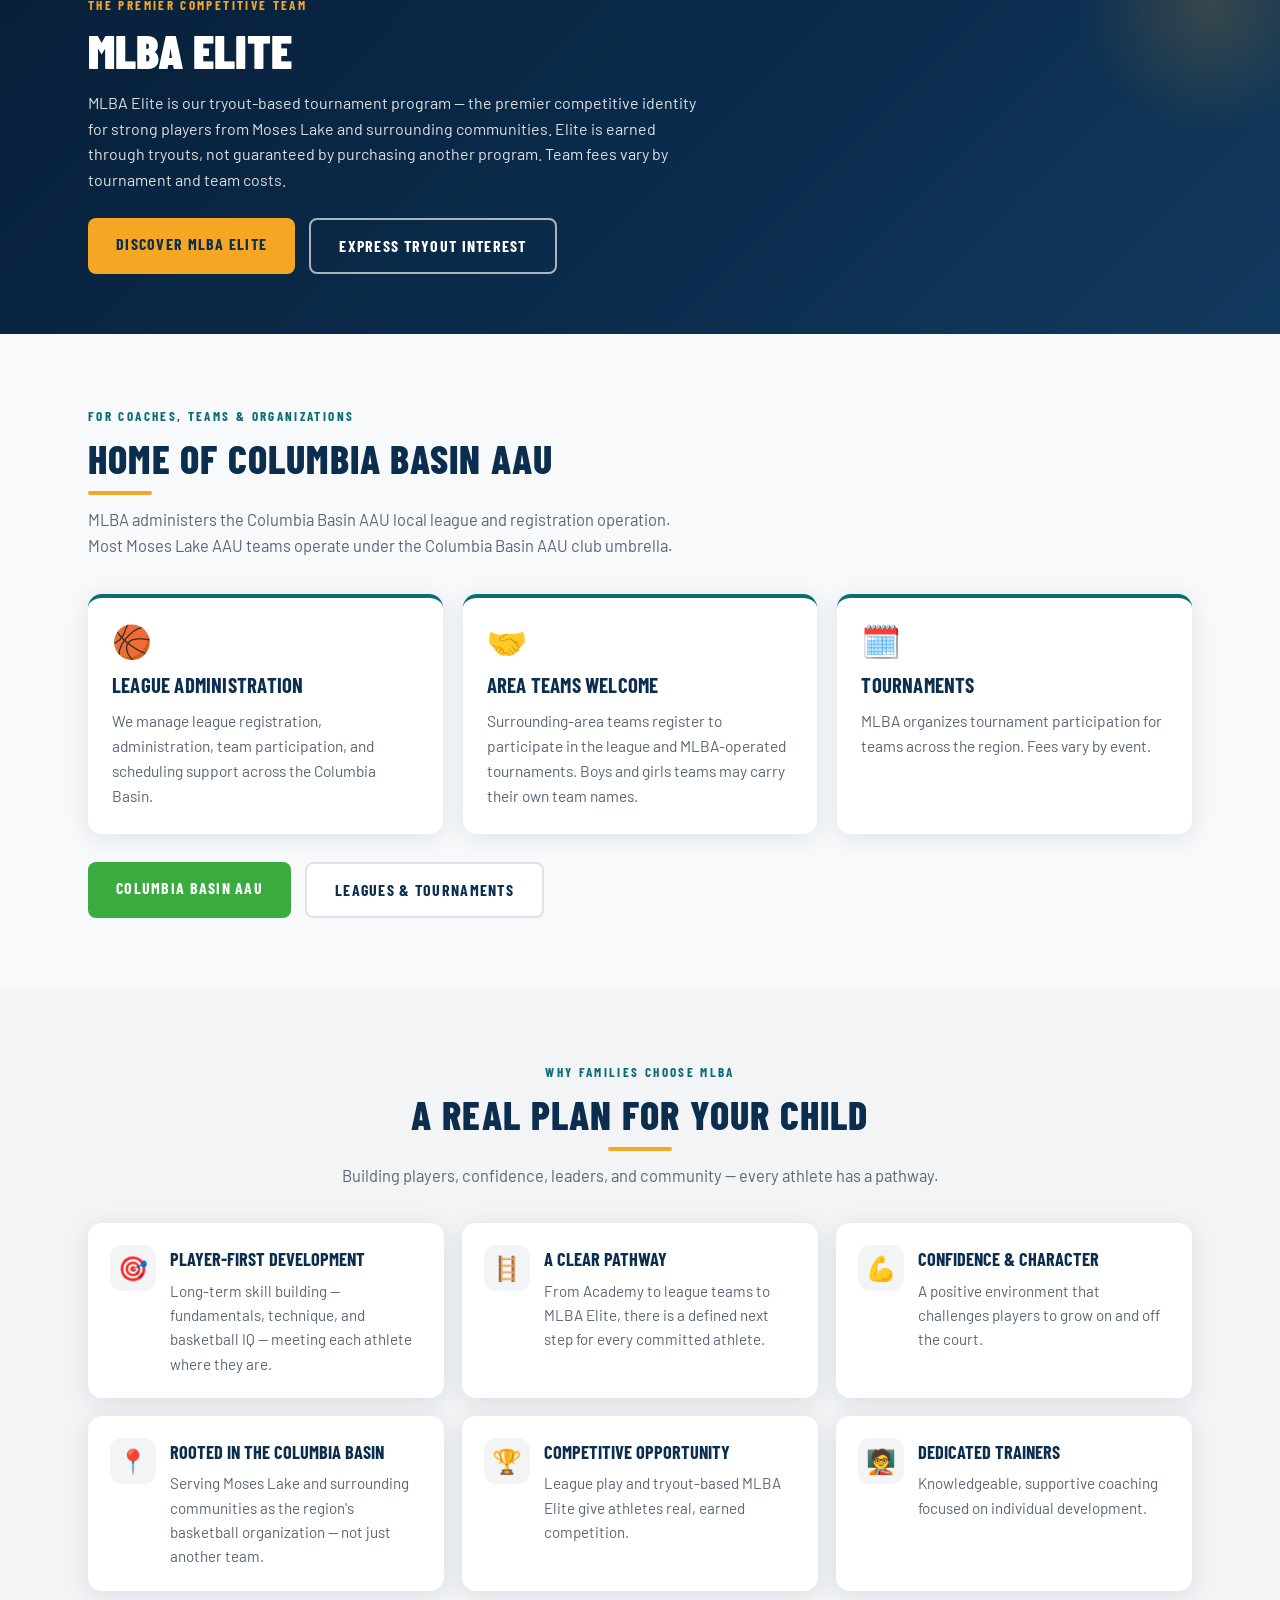
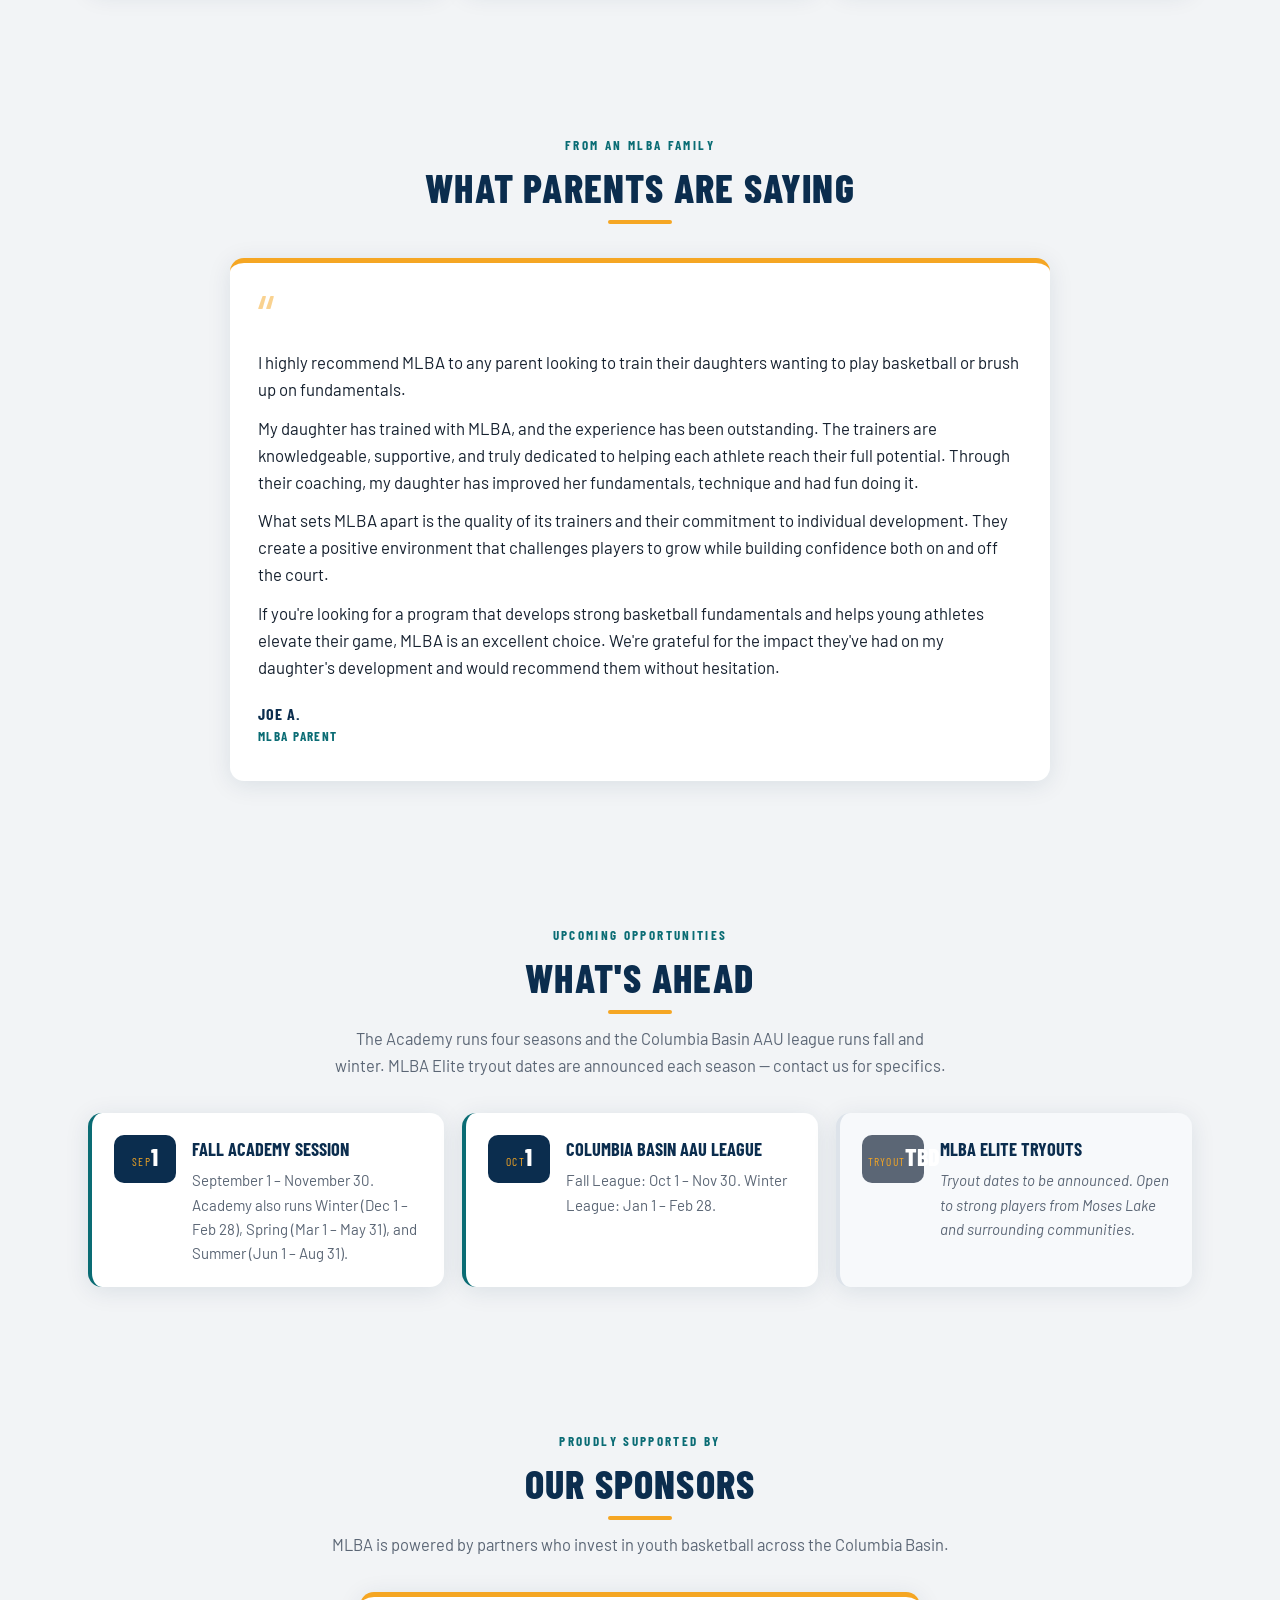
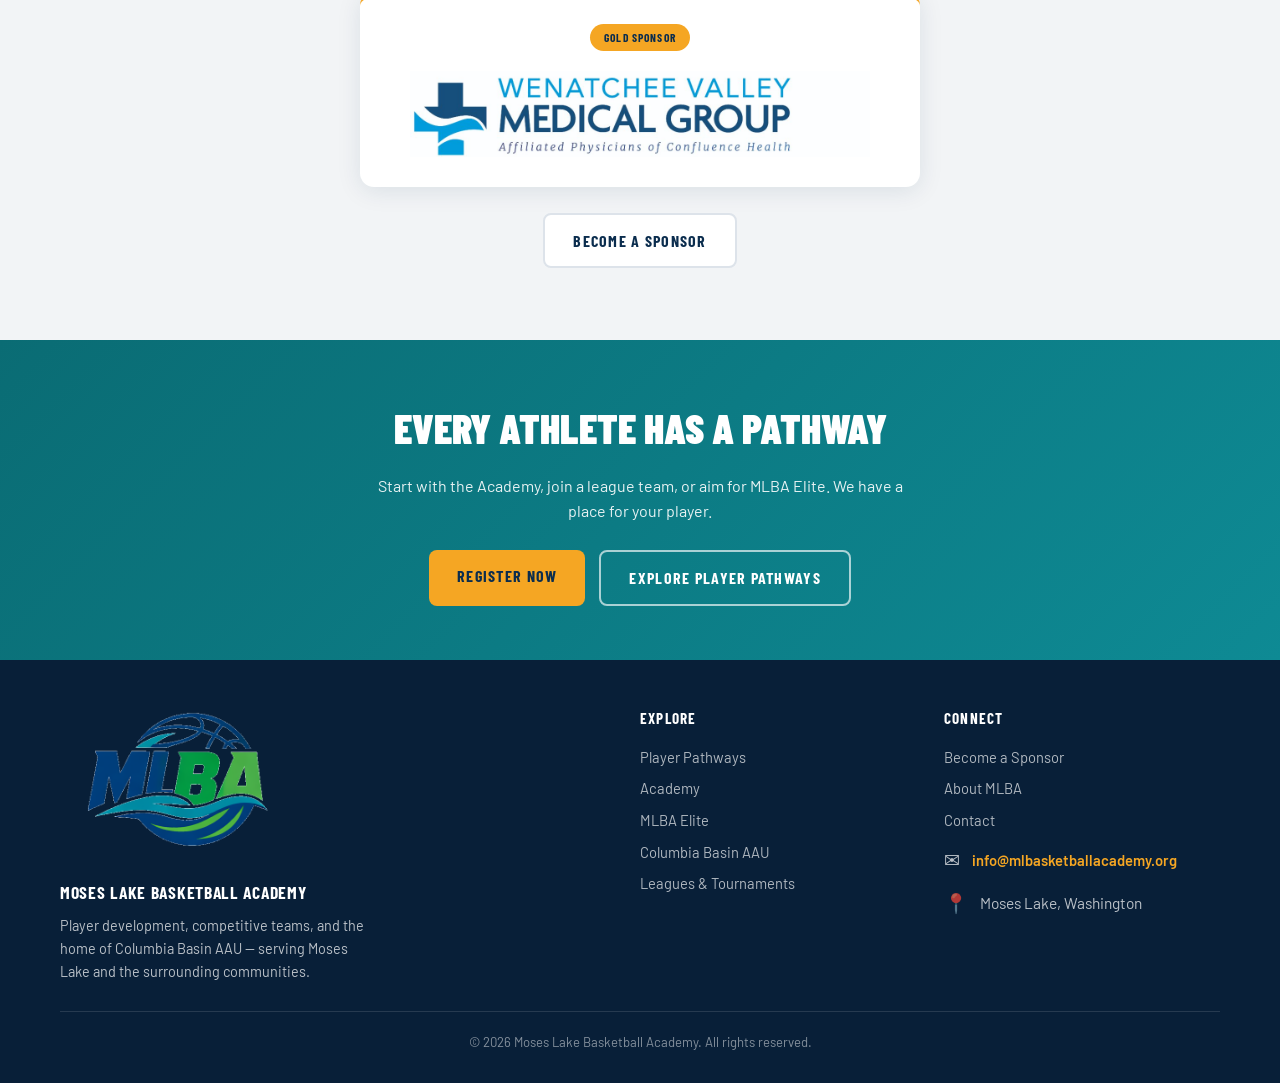
==== commit 73c3a60f: "Seasonal promotions (preview): Swishmas, Winter player registration, Winter League - Homepage: one m" ====
--- a/index.html
+++ b/index.html
@@ -7,12 +7,194 @@
   <meta name="description" content="Moses Lake Basketball Academy is the basketball organization serving Moses Lake and the Columbia Basin — girls Academy, competitive teams, MLBA Elite, and the home of Columbia Basin AAU. Every athlete has a pathway.">
   <link rel="icon" href="images/mlba-logo.png" type="image/png">
   <link rel="stylesheet" href="css/style.css">
+  <!-- Seasonal (temporary): promotions content + holiday decoration. See README "Seasonal promotions". -->
+  <link rel="stylesheet" href="css/seasonal-promo.css">
+  <link rel="stylesheet" href="css/seasonal-holiday.css">
 </head>
-<body>
+<body class="season-holiday">
   <div id="site-header"></div>
   <div id="site-nav"></div>
 
   <main id="main">
+
+    <!-- ═════ SEASONAL PROMOTIONS — START (Winter 2026–27) ═══════════════════════════════
+         Temporary. Everything from here to "SEASONAL PROMOTIONS — END" is the seasonal block;
+         the standard homepage below it is unchanged. Restore the standard homepage by deleting
+         this whole block (and the two seasonal <link> tags + body class in <head>/<body>).
+         Each promotion below is its own marked sub-block so it can be retired separately.
+         Styles: css/seasonal-promo.css (content) + css/seasonal-holiday.css (decoration). -->
+
+    <!-- Registration chooser: three clearly separated paths -->
+    <section class="sp-hub" aria-labelledby="sp-hub-title">
+      <div class="container">
+        <span class="eyebrow">Winter 2026–27 at MLBA</span>
+        <h2 id="sp-hub-title">Which registration do you need?</h2>
+        <p class="sp-hub-lead"><strong>Coaches</strong> register a whole team for a tournament or league. <strong>Parents</strong> register their own child for an MLBA program.</p>
+        <ul class="sp-paths">
+          <!-- PATH: Swishmas -->
+          <li class="sp-path sp-path--team">
+            <div class="sp-path-body">
+              <span class="sp-audience">For coaches · whole teams</span>
+              <h3>Register a Team<span class="sp-vh"> — </span> <span class="sp-dash">Swishmas Tournament</span></h3>
+              <p>Holiday tournament in Moses Lake for boys and girls teams, grades 3–8. <span class="sp-status sp-status--open">Open</span></p>
+              <ul class="sp-facts">
+                <li><b>Dates:</b> December 19–20, 2026</li>
+                <li><b>Entry:</b> $400 per team · 3-game guarantee</li>
+                <li><b>Register by:</b> December 10, 2026</li>
+              </ul>
+              <a href="#swishmas" class="btn btn-gold">Swishmas Details &amp; Team Registration</a>
+            </div>
+          </li>
+          <!-- PATH: MLBA Winter player registration -->
+          <li class="sp-path sp-path--player">
+            <div class="sp-path-body">
+              <span class="sp-audience">For parents · one player</span>
+              <h3>Register a Player<span class="sp-vh"> — </span> <span class="sp-dash">MLBA Winter Programs</span></h3>
+              <p>Enroll your child in an MLBA Winter team or Academy program. <span class="sp-status sp-status--open">Open</span></p>
+              <ul class="sp-facts">
+                <li><b>Program dates:</b> Dec 1, 2026 – Feb 28, 2027</li>
+                <li><b>Price:</b> $100–$180 per player</li>
+                <li><b>Register by:</b> November 30, 2026</li>
+              </ul>
+              <a href="#winter-players" class="btn btn-primary">Choose a Winter Program</a>
+            </div>
+          </li>
+          <!-- PATH: Winter League (outside teams) -->
+          <li class="sp-path">
+            <div class="sp-path-body">
+              <span class="sp-audience">For coaches · outside teams</span>
+              <h3>Register a Team<span class="sp-vh"> — </span> <span class="sp-dash">January–February Winter League</span></h3>
+              <p>League play for teams from outside Moses Lake. <span class="sp-status sp-status--soon">Coming soon</span></p>
+              <ul class="sp-facts">
+                <li><b>Season:</b> January–February 2027</li>
+                <li><b>Registration:</b> not open yet</li>
+                <li><b>Details:</b> to be announced</li>
+              </ul>
+              <a href="#winter-league" class="btn btn-ghost">Winter League Information</a>
+            </div>
+          </li>
+        </ul>
+      </div>
+    </section>
+
+    <!-- ── PROMO: Swishmas at The Lake (remove after the December 19–20 tournament) ── -->
+    <section class="sp-section" id="swishmas" aria-labelledby="swishmas-title">
+      <div class="container sp-swish-grid">
+        <figure class="sp-flyer">
+          <a href="https://tourneymachine.com/E190077">
+            <picture>
+              <source type="image/webp"
+                      srcset="images/seasonal/swishmas-at-the-lake-2026-flyer-560.webp 560w, images/seasonal/swishmas-at-the-lake-2026-flyer-800.webp 800w, images/seasonal/swishmas-at-the-lake-2026-flyer-1103.webp 1103w"
+                      sizes="(min-width: 900px) 440px, (min-width: 500px) 460px, calc(100vw - 40px)">
+              <img src="images/seasonal/swishmas-at-the-lake-2026-flyer.png" width="1103" height="1426" loading="lazy" decoding="async"
+                   alt="Register your team for Swishmas at The Lake. Flyer: December 19–20, 2026 in Moses Lake, WA. Boys and girls, grades 3–8. $400 per team, 3-game guarantee, no gate fees. Register by December 10 at tourneymachine.com/E190077. Credit card processing fees apply.">
+            </picture>
+          </a>
+          <figcaption>Select the flyer to register. Its QR code opens the same registration page.</figcaption>
+        </figure>
+        <div>
+          <span class="eyebrow">Holiday Tournament · For Coaches</span>
+          <h2 class="section-title underline" id="swishmas-title">Swishmas at The Lake</h2>
+          <p class="sp-note" style="margin-top:16px;">Team registration for coaches. One registration per team, through Tourney Machine.</p>
+          <ul class="sp-details">
+            <li><span>Dates</span><span>December 19–20, 2026</span></li>
+            <li><span>Location</span><span>Moses Lake, Washington</span></li>
+            <li><span>Divisions</span><span>Boys and Girls, Grades 3–8</span></li>
+            <li><span>Entry fee</span><span>$400 per team (credit card processing fees apply)</span></li>
+            <li><span>Games</span><span>3-game guarantee</span></li>
+            <li><span>Gate fees</span><span>None</span></li>
+            <li><span>Registration closes</span><span>December 10, 2026</span></li>
+          </ul>
+          <p class="sp-callout"><strong>Saturday-only option available:</strong> Play all three guaranteed games on Saturday, December 19, for the same $400 entry fee. Saturday-only teams do not participate in Sunday’s championship bracket. Select this option when registering.</p>
+          <div class="btn-row sp-actions">
+            <a href="https://tourneymachine.com/E190077" class="btn btn-primary">Register Your Team</a>
+            <a href="files/swishmas/Swishmas-at-The-Lake-2026-Flyer.pdf" class="sp-link-secondary" download>Download Flyer (PDF)</a>
+          </div>
+          <p class="sp-small">Questions? <a class="sp-inline-link" href="mailto:info@mlbasketballacademy.org">info@mlbasketballacademy.org</a></p>
+        </div>
+      </div>
+    </section>
+    <!-- ── END PROMO: Swishmas ── -->
+
+    <!-- ── PROMO: MLBA Winter player registration (remove after registration closes November 30) ── -->
+    <section class="sp-section sp-alt" id="winter-players" aria-labelledby="winter-players-title">
+      <div class="container">
+        <div class="section-head">
+          <span class="eyebrow">For Parents · Individual Players</span>
+          <h2 class="section-title underline" id="winter-players-title">MLBA Winter Player Registration</h2>
+          <p class="section-subtitle">Winter programs run December 1, 2026 – February 28, 2027. Parents register each player individually through AthletePilot.</p>
+          <div class="sp-keydates"><span><b>Registration open now</b></span><span><b>Closes:</b> November 30, 2026</span></div>
+        </div>
+
+        <div class="sp-returning">
+          <div>
+            <h3>Returning MLBA player?</h3>
+            <p>If your player registered with MLBA this fall, <strong>sign in to AthletePilot first</strong>. Winter re-registration for returning players is on your AthletePilot Dashboard, where you can continue with your current team or choose a Winter option. Please don’t start a new registration for a returning player. Don’t see it? Email <a class="sp-inline-link" style="color:var(--gold);" href="mailto:info@mlbasketballacademy.org">info@mlbasketballacademy.org</a>.</p>
+          </div>
+          <a href="https://www.athletepilot.com/login" class="btn btn-gold">Sign In to Re-register</a>
+        </div>
+
+        <h3 class="sp-new-head">New to MLBA this winter? Choose a program</h3>
+        <ul class="sp-offers">
+          <li class="sp-offer">
+            <h4>Winter Boys Team</h4>
+            <div class="sp-price">$100</div>
+            <div class="sp-who">Boys · Grades 2–8</div>
+            <p>Winter team play, December 1 – February 28. Team-only registration; does not include MLBA Academy access.</p>
+            <a href="https://www.athletepilot.com/register/mlba_1773697477281/offerings/cmwbbwuoh01frqm2rzsba68wn" class="btn btn-primary">Register a Boys Player</a>
+          </li>
+          <li class="sp-offer">
+            <h4>Girls Academy + Team — Full Access</h4>
+            <div class="sp-price">$180</div>
+            <div class="sp-who">Girls · Grades 3–8</div>
+            <p>Full MLBA Academy access plus Winter team play, December 1 – February 28. New players are placed on a team by the club.</p>
+            <a href="https://www.athletepilot.com/register/mlba_1773697477281/offerings/cmwbbxcfk01fzqm2rgdfj1ce5" class="btn btn-primary">Register for Full Access</a>
+          </li>
+          <li class="sp-offer">
+            <h4>Limited Girls Academy + Team</h4>
+            <div class="sp-price">$100</div>
+            <div class="sp-who">Girls · Grades 3–8</div>
+            <p>Up to one MLBA Academy session per week plus Winter team play, December 1 – February 28. New players are placed on a team by the club.</p>
+            <a href="https://www.athletepilot.com/register/mlba_1773697477281/offerings/cmwbbxmeo01g7qm2r0em932fg" class="btn btn-primary">Register for Limited</a>
+          </li>
+          <li class="sp-offer">
+            <h4>Girls Academy — Full Access</h4>
+            <div class="sp-price">$150</div>
+            <div class="sp-who">Girls · Grades 2–12</div>
+            <p>Full MLBA Academy access, December 1 – February 28. Does not include team play.</p>
+            <a href="https://www.athletepilot.com/register/mlba_1773697477281/offerings/cmwbbxvu901gfqm2rfzyv2n51" class="btn btn-primary">Register for Academy</a>
+          </li>
+        </ul>
+        <p class="sp-note">Coaches: these are individual player registrations. To enter a whole team, see <a href="#swishmas">Swishmas</a> or the <a href="#winter-league">Winter League</a>.</p>
+      </div>
+    </section>
+    <!-- ── END PROMO: Winter player registration ── -->
+
+    <!-- ── PROMO: January–February Winter League for outside teams (registration NOT open yet;
+         update this block when dates, fee, game guarantee and the registration form are confirmed) ── -->
+    <section class="sp-section" id="winter-league" aria-labelledby="winter-league-title">
+      <div class="container">
+        <div class="section-head">
+          <span class="eyebrow">For Coaches · Outside Teams</span>
+          <h2 class="section-title underline" id="winter-league-title">January–February Winter League</h2>
+          <p class="section-subtitle">League play in January and February 2027 for teams from outside Moses Lake.</p>
+        </div>
+        <div class="sp-league">
+          <div class="sp-league-card">
+            <h3>Team registration is not open yet <span class="sp-status sp-status--soon">Coming soon</span></h3>
+            <p style="margin-top:8px;">Game dates, entry fee, game guarantee, divisions and the registration deadline will be posted here when Winter League registration opens. Fall League details do not carry over.</p>
+            <a class="btn btn-ghost" href="mailto:league@mlbasketballacademy.org?subject=Winter%20League%20team%20interest">Email Us to Get Notified</a>
+          </div>
+          <div class="sp-league-card">
+            <h3>Moses Lake player?</h3>
+            <p style="margin-top:8px;">Moses Lake families don’t register a team. Register your player through an <a class="sp-inline-link" href="#winter-players">MLBA Winter program</a>.</p>
+          </div>
+        </div>
+      </div>
+    </section>
+    <!-- ── END PROMO: Winter League ── -->
+
+    <!-- ═════ SEASONAL PROMOTIONS — END ═══════════════════════════════════════════════════ -->
 
     <!-- Hero -->
     <section class="hero">
--- a/css/style.css
+++ b/css/style.css
@@ -382,6 +382,62 @@
   display: inline-block; font-family: var(--font-head); text-transform: uppercase; letter-spacing: 0.08em;
   font-size: 0.7rem; font-weight: 700; padding: 4px 12px; border-radius: 999px;
   background: var(--gold); color: var(--navy); margin-top: 10px;
+}
+.pc-facts {
+  margin-top: 10px; font-size: 0.82rem; line-height: 1.5; color: rgba(255,255,255,0.82);
+}
+
+/* ============================================================
+   Pathway subsections (Girls Programs / Boys Programs)
+   ============================================================ */
+.page-banner.page-banner-compact .container { padding-top: 26px; padding-bottom: 24px; }
+.section.pathways-lineup { padding-top: 20px; }
+@media (min-width: 1300px) {
+  .section.pathways-lineup .container { max-width: 1280px; }
+}
+
+.pathway-subsection { margin-bottom: 36px; }
+.pathway-subsection:last-child { margin-bottom: 0; }
+.pathway-subsection .section-head { margin-bottom: 14px; }
+.pathway-subsection .section-title { font-size: clamp(1.5rem, 3.4vw, 1.9rem); }
+.pathway-subsection .section-subtitle { font-size: 0.9rem; margin-top: 6px; }
+.eyebrow-navy { color: var(--navy); }
+.section-title.underline-teal::after { background: var(--teal); }
+
+/* Compact card treatment scoped to the pathways lineup grid only */
+.pathway-subsection .pc-head { padding: 14px 18px; }
+.pathway-subsection .pc-head h3 { font-size: 1.2rem; }
+.pathway-subsection .pc-kicker { font-size: 0.64rem; margin-bottom: 3px; }
+.pathway-subsection .pc-price { font-size: 0.9rem; margin-top: 2px; }
+.pathway-subsection .pc-fee-note { font-size: 0.65rem; font-weight: 400; color: rgba(255,255,255,0.75); }
+.pathway-subsection .pc-facts { font-size: 0.74rem; margin-top: 5px; line-height: 1.35; }
+.pathway-subsection .pc-body { padding: 14px 18px; }
+.pathway-subsection .pc-list li { padding: 4px 0 4px 20px; font-size: 0.83rem; line-height: 1.3; }
+.pathway-subsection .pc-list { margin-bottom: 10px; }
+.pathway-subsection .badge-pill { font-size: 0.62rem; padding: 3px 9px; margin-top: 4px; }
+.pathway-subsection .pc-body .btn { padding: 8px 16px; font-size: 0.88rem; }
+
+/* Compact single-option card (used when a subsection has only one option) */
+.pathway-single {
+  display: flex; flex-wrap: wrap;
+  background: var(--surface); border-radius: var(--radius); box-shadow: var(--shadow);
+  overflow: hidden; border: 1px solid var(--border);
+}
+.pathway-single .pc-head {
+  flex: 1 1 260px; display: flex; flex-direction: column; justify-content: center;
+  background: linear-gradient(135deg, var(--navy) 0%, var(--navy-deep) 100%);
+  color: var(--white);
+  border-bottom: none; border-right: 3px solid var(--gold);
+}
+.pathway-single .pc-body {
+  flex: 2 1 380px; display: flex; flex-direction: column; justify-content: center;
+}
+.pathway-single .pc-list { display: flex; flex-wrap: wrap; gap: 2px 28px; margin-bottom: 18px; }
+.pathway-single .pc-list li { flex: 1 1 260px; border-bottom: none; padding: 4px 0 4px 24px; }
+.pathway-single .pc-body .btn { margin-top: 6px; align-self: flex-start; }
+@media (max-width: 619px) {
+  .pathway-single { flex-direction: column; }
+  .pathway-single .pc-head { border-right: none; border-bottom: 3px solid var(--gold); }
 }
 
 /* ============================================================
@@ -657,3 +713,242 @@
 @media (min-width: 1100px) {
   .feature-grid { grid-template-columns: repeat(3, 1fr); }
 }
+
+/* ============================================================
+   Team registration page (Zoho Forms embed)
+   ============================================================ */
+.reg-intro { max-width: 820px; margin: 0 auto; }
+.reg-intro-card {
+  background: var(--surface); border-radius: var(--radius); box-shadow: var(--shadow);
+  border-top: 4px solid var(--teal); padding: 26px 24px;
+}
+.reg-intro-card h2 {
+  font-family: var(--font-head); font-size: 1.4rem; font-weight: 800; text-transform: uppercase;
+  color: var(--navy); margin-bottom: 12px; letter-spacing: 0.01em;
+}
+.reg-intro-card .pc-list { margin-bottom: 0; }
+.reg-intro-card .pc-list li { color: var(--text); overflow-wrap: anywhere; } /* long email address must wrap on 320px phones */
+.reg-intro-card a { color: var(--teal); font-weight: 600; text-decoration: underline; }
+
+/* The Zoho script sets the iframe's own height and resizes it to fit the form, so the
+   page scrolls normally. Do not set a height or overflow here. */
+.zf-embed {
+  max-width: 860px; margin: 0 auto; background: var(--surface);
+  border-radius: var(--radius); box-shadow: var(--shadow); padding: 8px;
+}
+.zf-embed iframe { display: block; max-width: 100%; margin: 0 auto; }
+.zf-fallback { padding: 18px; color: var(--gray); overflow-wrap: anywhere; }
+.zf-fallback a { color: var(--teal); font-weight: 600; text-decoration: underline; }
+@media (min-width: 620px) {
+  .zf-embed { padding: 20px; }
+  .reg-intro-card { padding: 30px 32px; }
+}
+
+/* ============================================================
+   Outside team registration + League Communities (scoped to this update)
+   ============================================================ */
+
+/* Fall 2026 deadline callout inside the page banner — gold on navy, an announcement not an error */
+.page-banner .reg-deadline {
+  display: inline-block; max-width: 100%; margin-top: 20px; padding: 12px 18px;
+  border: 1px solid rgba(245,166,35,0.6); border-radius: var(--radius-sm);
+  background: rgba(245,166,35,0.14); color: var(--white); line-height: 1.35;
+}
+.reg-deadline-label {
+  font-family: var(--font-head); font-size: 0.95rem; font-weight: 700;
+  text-transform: uppercase; letter-spacing: 0.08em; overflow-wrap: anywhere;
+}
+.reg-deadline-date {
+  font-family: var(--font-head); font-size: 1.35rem; font-weight: 800; letter-spacing: 0.02em;
+  color: var(--gold); white-space: nowrap;
+}
+
+/* Moses Lake family pointer at the end of the Before You Begin card */
+.reg-family-cta {
+  display: flex; flex-wrap: wrap; align-items: center; gap: 12px 18px;
+  margin-top: 22px; padding-top: 20px; border-top: 1px solid var(--border);
+}
+.reg-family-cta p { flex: 1 1 220px; color: var(--navy); font-weight: 600; }
+.reg-intro-card .reg-family-cta a.btn-ghost { color: var(--navy); font-weight: 700; text-decoration: none; }
+.reg-intro-card .reg-family-cta a.btn-ghost:hover { color: var(--teal); }
+
+/* Short note above a pathway card's button (Leagues & Tournaments) */
+.pc-note { margin-bottom: 16px; color: var(--gray); font-size: 0.9rem; line-height: 1.5; }
+.pc-note a { color: var(--teal); font-weight: 600; text-decoration: underline; }
+
+/* League Communities: equal-size, centered, wrapping cards for any number of communities
+   (1 column on phones, 2 from 480px, 3 from 900px; a short last row stays centered). */
+.community-grid {
+  --community-cols: 1; --community-gap: 14px;
+  list-style: none; margin: 0 auto; padding: 0;
+  display: flex; flex-wrap: wrap; justify-content: center; gap: var(--community-gap);
+}
+.community-card {
+  flex: 0 0 calc((100% - (var(--community-cols) - 1) * var(--community-gap)) / var(--community-cols));
+  min-width: 0; min-height: 96px; padding: 20px 16px;
+  display: flex; flex-direction: column; align-items: center; justify-content: center; gap: 10px;
+  text-align: center; background: var(--surface);
+  border: 1px solid var(--border); border-radius: var(--radius); box-shadow: var(--shadow);
+}
+.community-name {
+  font-family: var(--font-head); font-size: 1.3rem; font-weight: 700; line-height: 1.15;
+  text-transform: uppercase; letter-spacing: 0.02em; color: var(--navy); overflow-wrap: anywhere;
+}
+.community-card:not(.community-card--more) .community-name::after {
+  content: ''; display: block; width: 32px; height: 3px; margin: 10px auto 0;
+  background: var(--gold); border-radius: 2px;
+}
+.community-card--more { background: var(--surface-2); border-style: dashed; box-shadow: none; }
+.community-card--more .community-name { color: var(--gray); }
+/* Reserved for a future, officially authorized image placed before the name. Nothing renders until then. */
+.community-card .community-logo { width: auto; max-width: 100%; max-height: 72px; object-fit: contain; }
+.community-note {
+  max-width: 620px; margin: 22px auto 0; text-align: center;
+  color: var(--gray); font-size: 0.85rem; line-height: 1.5;
+}
+@media (min-width: 480px) {
+  .community-grid { --community-cols: 2; }
+}
+@media (min-width: 900px) {
+  .community-grid { --community-cols: 3; --community-gap: 20px; }
+}
+
+/* ============================================================
+   Fall 2026 league schedule page (schedule in HTML + date/team filters)
+   ============================================================ */
+.schedule-actions { margin-top: 22px; }
+/* Leagues & Tournaments: links to the schedule page */
+.event-body .event-link a { color: var(--teal); font-weight: 600; text-decoration: underline; }
+.schedule-link-row { margin-top: 26px; }
+.schedule-pdf-note { margin-top: 8px; color: var(--gray); font-size: 0.88rem; }
+/* Current schedule revision, shown under the schedule link: noticeable but secondary to the button */
+.schedule-updated { margin-top: 12px; color: var(--teal); font-size: 0.95rem; font-weight: 700; }
+
+.sched-filters {
+  max-width: 980px; margin: 0 auto 22px; padding: 16px; display: grid; gap: 12px;
+  background: var(--surface); border-radius: var(--radius); box-shadow: var(--shadow);
+}
+.sched-filters[hidden] { display: none; }
+.sched-field { display: flex; flex-direction: column; gap: 6px; min-width: 0; }
+.sched-field label {
+  font-family: var(--font-head); font-weight: 700; text-transform: uppercase;
+  letter-spacing: 0.06em; font-size: 0.85rem; color: var(--navy);
+}
+.sched-field select {
+  width: 100%; min-width: 0; padding: 11px 12px; font: inherit; font-size: 1rem; color: var(--text);
+  background: var(--surface); border: 2px solid var(--border); border-radius: var(--radius-sm);
+}
+.sched-field select:focus { outline: none; border-color: var(--teal); }
+.sched-reset { justify-self: start; }
+.sched-count { color: var(--gray); font-size: 0.92rem; }
+
+.sched { max-width: 980px; margin: 0 auto; }
+.sched-day + .sched-day { margin-top: 28px; }
+.sched-date {
+  font-family: var(--font-head); font-size: 1.35rem; font-weight: 800; text-transform: uppercase;
+  letter-spacing: 0.02em; color: var(--white); background: var(--navy);
+  padding: 10px 16px; border-radius: var(--radius-sm);
+}
+.sched-gym {
+  margin-top: 14px; background: var(--surface); border-radius: var(--radius);
+  box-shadow: var(--shadow); border-top: 4px solid var(--teal); padding: 14px 16px 6px;
+}
+.sched-gym-name { font-family: var(--font-head); font-size: 1.2rem; font-weight: 700; color: var(--navy); text-transform: uppercase; }
+.sched-addr { color: var(--gray); font-size: 0.9rem; margin-top: 2px; overflow-wrap: anywhere; }
+.sched-games { list-style: none; margin: 10px 0 0; padding: 0; }
+/* Phones: time + boys/girls on one line, then the two teams stacked. Never wider than the screen. */
+.sched-game {
+  display: grid; grid-template-columns: auto 1fr; gap: 4px 10px; align-items: center;
+  padding: 12px 0; border-top: 1px solid var(--border);
+}
+.sched-game[hidden], .sched-gym[hidden], .sched-day[hidden], .sched-empty[hidden] { display: none; }
+.sg-time { font-weight: 700; color: var(--navy); white-space: nowrap; }
+.sg-div {
+  justify-self: start; font-family: var(--font-head); font-size: 0.78rem; font-weight: 700;
+  text-transform: uppercase; letter-spacing: 0.08em; padding: 2px 8px; border-radius: 999px;
+}
+.sg-div--boys { background: rgba(10,108,116,0.12); color: var(--teal); }
+.sg-div--girls { background: rgba(58,171,62,0.14); color: var(--green-dk); }
+.sg-match { grid-column: 1 / -1; display: flex; flex-direction: column; gap: 2px; min-width: 0; }
+.sg-team { overflow-wrap: anywhere; color: var(--text); }
+.sg-name { font-weight: 600; }
+.sg-grade { color: var(--gray); font-size: 0.9rem; white-space: nowrap; }
+.sg-vs { color: var(--gray); font-size: 0.82rem; text-transform: uppercase; letter-spacing: 0.06em; }
+.sg-team.is-selected .sg-name { color: var(--teal); font-weight: 800; }
+/* Completed games only: final score beside each team name, plus a small FINAL label under/after the time. */
+.sg-score {
+  display: inline-block; min-width: 2.2em; margin-left: 6px; padding: 0 6px; border-radius: var(--radius-sm);
+  background: rgba(13,35,64,0.08); color: var(--navy); font-weight: 800; text-align: center;
+  font-variant-numeric: tabular-nums;
+}
+.sg-final {
+  display: inline-block; margin-left: 8px; padding: 1px 6px; border-radius: 999px; border: 1px solid var(--border);
+  font-family: var(--font-head); font-size: 0.68rem; font-weight: 700; letter-spacing: 0.08em;
+  text-transform: uppercase; color: var(--gray); vertical-align: middle;
+}
+/* Scheduled game that was not played (no score, no forfeit): small label under/after the time, like FINAL. */
+.sg-status {
+  display: inline-block; margin-left: 8px; padding: 1px 6px; border-radius: 999px; border: 1px solid #c9a227;
+  font-family: var(--font-head); font-size: 0.68rem; font-weight: 700; letter-spacing: 0.08em;
+  text-transform: uppercase; color: #8a6d00; background: #fff8e1; vertical-align: middle;
+}
+.sched-empty {
+  margin-top: 18px; padding: 18px; text-align: center; color: var(--gray);
+  background: var(--surface); border-radius: var(--radius); box-shadow: var(--shadow);
+}
+
+@media (min-width: 620px) {
+  .sched-filters { grid-template-columns: 1fr 1.6fr auto; align-items: end; padding: 18px 20px; }
+  .sched-count { grid-column: 1 / -1; }
+}
+@media (min-width: 760px) {
+  .sched-gym { padding: 16px 22px 8px; }
+  /* Wider screens: one line per game — time | boys/girls | team vs team. */
+  .sched-game { grid-template-columns: 84px 74px 1fr; }
+  .sg-match { grid-column: auto; display: grid; grid-template-columns: 1fr auto 1fr; align-items: baseline; gap: 10px; }
+  .sg-vs { text-align: center; }
+  .sg-final, .sg-status { display: table; margin: 3px 0 0; }
+}
+
+/* ============================================================
+   "Run It Back" invitation page (run-it-back.html — unlisted; reached by business-card QR code)
+   Scoped rib-* classes only; reuses the hero, card, steps and Zoho-embed styles above.
+   ============================================================ */
+.rib-hero .hero-inner { padding-top: 56px; padding-bottom: 64px; }
+.rib-invite { border-left: 4px solid var(--gold); padding-left: 20px; }
+.rib-hero h1 span { display: inline-block; }
+.rib-hero .btn { min-height: 48px; }
+.rib-offer .card { border-top-color: var(--gold); }
+.rib-offer .card:hover { transform: none; box-shadow: var(--shadow); } /* informational cards, not links */
+.rib-offer .rib-card-secondary { border-top-color: var(--teal); background: var(--surface-2); box-shadow: none; border: 1px solid var(--border); border-top: 4px solid var(--teal); }
+.rib-steps { list-style: none; max-width: 980px; margin: 0 auto; }
+.rib-note {
+  max-width: 720px; margin: 26px auto 0; text-align: center; color: var(--text); font-size: 1rem;
+  background: var(--surface); border: 1px solid var(--border); border-radius: var(--radius-sm); padding: 14px 18px;
+}
+/* Anchor target for the hero button (the site header scrolls away, so only a small margin is needed). */
+.rib-form-section { scroll-margin-top: 12px; }
+/* The tested Zoho iframe is a static embed (it cannot report its height), so it gets a fixed height
+   that fits the form WITH every required-field error showing — the page scrolls, not the form.
+   Measured 2026-10-21 (form height with errors, by frame width): 264px → 1614; 319px (375px phone) → 1480;
+   540px → 1385; 820px → 1240. The inline 500px is overridden here. */
+.rib-embed iframe { width: 100% !important; height: 1640px !important; }
+@media (min-width: 375px) {
+  .rib-embed iframe { height: 1520px !important; }
+}
+.rib-fallback { text-align: center; margin-top: 16px; color: var(--gray); }
+.rib-fallback a { color: var(--teal); font-weight: 700; text-decoration: underline; display: inline-block; min-height: 44px; line-height: 44px; }
+.rib-contact .eyebrow { color: var(--gold); } /* teal eyebrow lacks contrast on navy */
+.rib-contact .section-title { margin-bottom: 18px; }
+.rib-contact-lines { font-style: normal; display: flex; flex-direction: column; align-items: center; gap: 6px; font-size: 1.05rem; }
+.rib-contact-lines a { color: var(--gold); font-weight: 700; text-decoration: underline; overflow-wrap: anywhere; display: inline-block; min-height: 44px; line-height: 44px; }
+.rib-contact-lines span { color: rgba(255,255,255,0.8); }
+@media (min-width: 620px) {
+  .rib-embed iframe { height: 1420px !important; }
+}
+@media (min-width: 900px) {
+  .rib-hero .hero-inner { padding-top: 72px; padding-bottom: 80px; }
+  .rib-invite { padding-left: 28px; }
+  .rib-steps { grid-template-columns: repeat(3, 1fr); }
+  .rib-embed iframe { height: 1270px !important; }
+}
--- a/css/seasonal-promo.css
+++ b/css/seasonal-promo.css
@@ -0,0 +1,142 @@
+/* ============================================================
+   SEASONAL PROMOTIONS — registration content blocks (Winter 2026–27)
+   Used by index.html (sp-hub + sections) and leagues-tournaments.html (sp-swishmas).
+   Every selector starts with .sp- so nothing here touches the permanent design.
+   Holiday decoration lives separately in css/seasonal-holiday.css (body.season-holiday),
+   so Christmas styling can be removed while these promotions stay.
+   To retire a promotion: delete its marked HTML block. When no page uses .sp- markup,
+   remove this file and its <link> tags. See README.md → "Seasonal promotions".
+   ============================================================ */
+
+/* ── Registration chooser (homepage) ── */
+.sp-hub {
+  position: relative;
+  background: linear-gradient(135deg, var(--navy-deep) 0%, var(--navy) 60%, #0d3b5e 100%);
+  color: var(--white);
+  padding: 44px 0 48px;
+}
+.sp-hub .eyebrow { color: var(--gold); }
+.sp-hub h2 {
+  font-family: var(--font-head); font-weight: 900; text-transform: uppercase;
+  font-size: clamp(1.9rem, 6vw, 2.8rem); line-height: 1.02; letter-spacing: 0.02em;
+}
+.sp-hub-lead { color: var(--text-inv); margin-top: 10px; max-width: 700px; font-size: 1.05rem; }
+.sp-hub-lead strong { color: var(--white); }
+
+.sp-paths { list-style: none; display: grid; grid-template-columns: 1fr; gap: 18px; margin-top: 28px; }
+.sp-path {
+  background: var(--surface); color: var(--text); border-radius: var(--radius);
+  box-shadow: var(--shadow-lg); display: flex; flex-direction: column; overflow: hidden;
+  border-top: 6px solid var(--teal);
+}
+.sp-path--team { border-top-color: var(--gold); }
+.sp-path--player { border-top-color: var(--green); }
+.sp-path-body { padding: 20px 22px 22px; display: flex; flex-direction: column; flex: 1; }
+.sp-audience {
+  align-self: flex-start; font-family: var(--font-head); font-weight: 700; text-transform: uppercase;
+  letter-spacing: 0.1em; font-size: 0.74rem; padding: 4px 10px; border-radius: 999px;
+  background: var(--navy); color: var(--white);
+}
+.sp-path--player .sp-audience { background: #1d6b21; }
+.sp-path h3 {
+  font-family: var(--font-head); font-weight: 800; text-transform: uppercase; color: var(--navy);
+  font-size: 1.45rem; line-height: 1.08; margin-top: 12px;
+}
+.sp-path h3 .sp-dash { display: block; font-size: 1.05rem; color: var(--teal); letter-spacing: 0.04em; }
+.sp-path p { color: var(--gray); font-size: 0.96rem; margin-top: 8px; }
+.sp-facts { list-style: none; margin: 12px 0 18px; font-size: 0.93rem; }
+.sp-facts li { padding: 5px 0; border-bottom: 1px solid var(--border); color: var(--text); }
+.sp-facts li:last-child { border-bottom: none; }
+.sp-facts b { color: var(--navy); }
+.sp-path .btn { margin-top: auto; width: 100%; }
+.sp-status {
+  display: inline-block; font-family: var(--font-head); font-weight: 700; text-transform: uppercase;
+  letter-spacing: 0.08em; font-size: 0.78rem; padding: 3px 9px; border-radius: 6px; margin-left: 6px;
+  vertical-align: middle;
+}
+.sp-status--open { background: #e3f4e4; color: #1d6b21; }
+.sp-status--soon { background: #fff1d6; color: #7a4a00; }
+
+/* ── Detail sections (shared) ── */
+.sp-section { padding: 56px 0; background: var(--surface); }
+.sp-section.sp-alt { background: var(--surface-2); }
+.sp-section[id], .sp-anchor { scroll-margin-top: 12px; }
+.sp-note { color: var(--gray); font-size: 0.92rem; margin-top: 14px; }
+.sp-note a, .sp-inline-link { overflow-wrap: anywhere; color: var(--teal); font-weight: 600; text-decoration: underline; text-underline-offset: 2px; }
+
+/* ── Swishmas at The Lake (homepage + Leagues & Tournaments) ── */
+.sp-swish-grid { display: grid; grid-template-columns: 1fr; gap: 30px; align-items: start; }
+.sp-flyer { margin: 0 auto; width: 100%; max-width: 460px; }
+.sp-flyer a { display: block; border-radius: var(--radius); box-shadow: var(--shadow-lg); overflow: hidden; }
+.sp-flyer img { width: 100%; height: auto; aspect-ratio: 1103 / 1426; display: block; }
+.sp-flyer figcaption { text-align: center; font-size: 0.86rem; color: var(--gray); margin-top: 10px; }
+.sp-details { list-style: none; margin: 18px 0 0; border: 1px solid var(--border); border-radius: var(--radius-sm); overflow: hidden; background: var(--surface); }
+.sp-details li { display: grid; grid-template-columns: 9.5rem 1fr; gap: 10px; padding: 9px 14px; border-bottom: 1px solid var(--border); font-size: 0.97rem; }
+.sp-details li:last-child { border-bottom: none; }
+.sp-details li > span:first-child { font-weight: 700; color: var(--navy); }
+.sp-callout {
+  margin-top: 20px; padding: 16px 18px; border-radius: var(--radius-sm);
+  background: #fff7e0; border: 2px solid var(--gold-dk); color: var(--text); font-size: 1.02rem;
+}
+.sp-callout strong { color: #8a1c1c; }
+.sp-actions { margin-top: 22px; }
+.sp-link-secondary {
+  display: inline-flex; align-items: center; font-family: var(--font-head); font-weight: 700;
+  text-transform: uppercase; letter-spacing: 0.08em; color: var(--teal); padding: 13px 6px;
+  text-decoration: underline; text-underline-offset: 3px;
+}
+.sp-link-secondary:hover { color: var(--navy); }
+.sp-small { font-size: 0.86rem; color: var(--gray); margin-top: 12px; }
+
+/* ── MLBA Winter player registration ── */
+.sp-returning {
+  display: grid; grid-template-columns: 1fr; gap: 14px; align-items: center;
+  background: var(--navy); color: var(--white); border-radius: var(--radius); padding: 22px;
+  border-left: 6px solid var(--green);
+}
+.sp-returning h3 { font-family: var(--font-head); text-transform: uppercase; font-size: 1.35rem; font-weight: 800; }
+.sp-returning p { color: var(--text-inv); margin-top: 6px; }
+.sp-returning p strong { color: var(--white); }
+.sp-new-head { font-family: var(--font-head); text-transform: uppercase; color: var(--navy); font-size: 1.35rem; font-weight: 800; margin: 34px 0 6px; }
+.sp-offers { list-style: none; display: grid; grid-template-columns: 1fr; gap: 16px; margin-top: 14px; }
+.sp-offer { background: var(--surface); border: 1px solid var(--border); border-radius: var(--radius); box-shadow: var(--shadow); padding: 20px; display: flex; flex-direction: column; }
+.sp-offer h4 { font-family: var(--font-head); text-transform: uppercase; color: var(--navy); font-size: 1.15rem; line-height: 1.15; }
+.sp-offer .sp-price { font-family: var(--font-head); font-weight: 800; font-size: 1.6rem; color: var(--navy); margin-top: 6px; }
+.sp-offer .sp-who { font-weight: 600; color: var(--teal); font-size: 0.93rem; margin-top: 2px; }
+.sp-offer p { color: var(--gray); font-size: 0.93rem; margin: 8px 0 16px; }
+.sp-offer .btn { margin-top: auto; }
+.sp-keydates { display: flex; flex-wrap: wrap; gap: 10px 22px; margin-top: 12px; font-size: 0.97rem; }
+.sp-keydates b { color: var(--navy); }
+
+/* ── Winter League (outside teams) ── */
+.sp-league { display: grid; grid-template-columns: 1fr; gap: 20px; }
+.sp-league-card { background: var(--surface); border: 1px solid var(--border); border-left: 6px solid var(--gold); border-radius: var(--radius); padding: 22px; box-shadow: var(--shadow); }
+.sp-league-card h3 { font-family: var(--font-head); text-transform: uppercase; color: var(--navy); font-size: 1.3rem; }
+.sp-league-card p, .sp-league-card li { color: var(--gray); font-size: 0.96rem; }
+.sp-league-card ul { margin: 10px 0 0 18px; }
+.sp-league-card .btn { margin-top: 16px; }
+
+@media (min-width: 620px) {
+  .sp-offers { grid-template-columns: 1fr 1fr; }
+  .sp-returning { grid-template-columns: 1fr auto; padding: 26px 28px; }
+}
+@media (min-width: 900px) {
+  .sp-paths { grid-template-columns: repeat(3, 1fr); }
+  .sp-swish-grid { grid-template-columns: minmax(300px, 440px) 1fr; gap: 44px; }
+  .sp-flyer { margin: 0; }
+  .sp-league { grid-template-columns: 1.4fr 1fr; }
+}
+@media (min-width: 1100px) {
+  .sp-offers { grid-template-columns: repeat(4, 1fr); }
+}
+@media (max-width: 479px) {
+  .sp-details li { grid-template-columns: 6.6rem 1fr; padding: 8px 12px; font-size: 0.94rem; }
+  .sp-actions .btn-primary { width: 100%; }
+}
+@media (max-width: 339px) {
+  .sp-details li { grid-template-columns: 1fr; gap: 0; }
+}
+.sp-vh { position: absolute; width: 1px; height: 1px; padding: 0; margin: -1px; overflow: hidden; clip: rect(0 0 0 0); white-space: nowrap; border: 0; }
+/* Seasonal blocks only: a deeper brand green so white button text meets WCAG AA (4.5:1). The site-wide .btn-primary is unchanged. */
+.sp-path .btn-primary, .sp-section .btn-primary { background: #237a27; }
+.sp-path .btn-primary:hover, .sp-section .btn-primary:hover { background: #1d6b21; }
--- a/css/seasonal-holiday.css
+++ b/css/seasonal-holiday.css
@@ -0,0 +1,60 @@
+/* ============================================================
+   SEASONAL HOLIDAY DECORATION — Christmas / winter accents (decoration only)
+   Active only when <body class="season-holiday"> is set (homepage).
+   Contains NO content and NO registration information: removing the body class
+   (or this file's <link>) removes every holiday accent and leaves the promotions,
+   the homepage, and the permanent brand design unchanged.
+   Static only: no animation, no falling snow, no popups.
+   ============================================================ */
+
+body.season-holiday {
+  --holiday-red: #b11f2b;     /* 6.3:1 on white */
+  --holiday-red-dk: #8a1c1c;
+  --holiday-pine: #1d5b34;
+}
+
+/* Ribbon stripe: holiday red / gold / brand green, under the main navigation */
+body.season-holiday #main::before {
+  content: ''; display: block; height: 6px;
+  background: linear-gradient(90deg,
+    var(--holiday-red) 0 33.3%, var(--gold) 33.3% 66.6%, var(--holiday-pine) 66.6% 100%);
+}
+
+/* Chooser band: static snowflake pattern + soft winter glow */
+body.season-holiday .sp-hub {
+  background:
+    radial-gradient(ellipse at 85% 0%, rgba(245,166,35,0.20) 0%, rgba(245,166,35,0) 55%),
+    linear-gradient(135deg, var(--navy-deep) 0%, var(--navy) 55%, #123f33 100%);
+  overflow: hidden;
+}
+body.season-holiday .sp-hub::before {
+  content: ''; position: absolute; inset: 0; pointer-events: none;
+  background: url("data:image/svg+xml,%3Csvg xmlns='http://www.w3.org/2000/svg' width='120' height='120' viewBox='0 0 120 120'%3E%3Cg stroke='%23ffffff' stroke-opacity='0.09' stroke-width='2' stroke-linecap='round' fill='none'%3E%3Cpath d='M30 18v24M18 30h24M21.5 21.5l17 17M38.5 21.5l-17 17'/%3E%3Cpath d='M90 72v20M80 82h20M83 75l14 14M97 75l-14 14'/%3E%3C/g%3E%3Ccircle cx='70' cy='28' r='2' fill='%23ffffff' fill-opacity='0.12'/%3E%3Ccircle cx='20' cy='92' r='1.6' fill='%23ffffff' fill-opacity='0.12'/%3E%3C/svg%3E") repeat;
+}
+body.season-holiday .sp-hub > .container { position: relative; }
+body.season-holiday .sp-hub .eyebrow::before { content: '\2744\FE0E  '; } /* ❄ decorative glyph */
+
+/* Cards: a thin red ribbon above each path card's own color bar */
+body.season-holiday .sp-path { box-shadow: 0 0 0 1px rgba(255,255,255,0.08), 0 18px 48px rgba(0,0,0,0.30); }
+body.season-holiday .sp-path::before {
+  content: ''; display: block; height: 4px; background: var(--holiday-red);
+}
+
+/* Detail sections: holiday-red eyebrows and a gold/red underline */
+body.season-holiday .sp-section .eyebrow { color: var(--holiday-red); }
+body.season-holiday .sp-section .section-title.underline::after {
+  background: linear-gradient(90deg, var(--holiday-red) 0 50%, var(--gold) 50% 100%);
+}
+body.season-holiday #swishmas {
+  background:
+    linear-gradient(180deg, rgba(177,31,43,0.05) 0%, rgba(177,31,43,0) 240px),
+    var(--surface);
+}
+body.season-holiday .sp-callout { border-color: var(--holiday-red); background: #fff6f0; }
+
+/* Brand hero keeps its design; only a festive edge underneath */
+body.season-holiday .hero { border-bottom: 6px solid var(--gold); }
+
+@media (forced-colors: active) {
+  body.season-holiday .sp-hub::before { display: none; }
+}
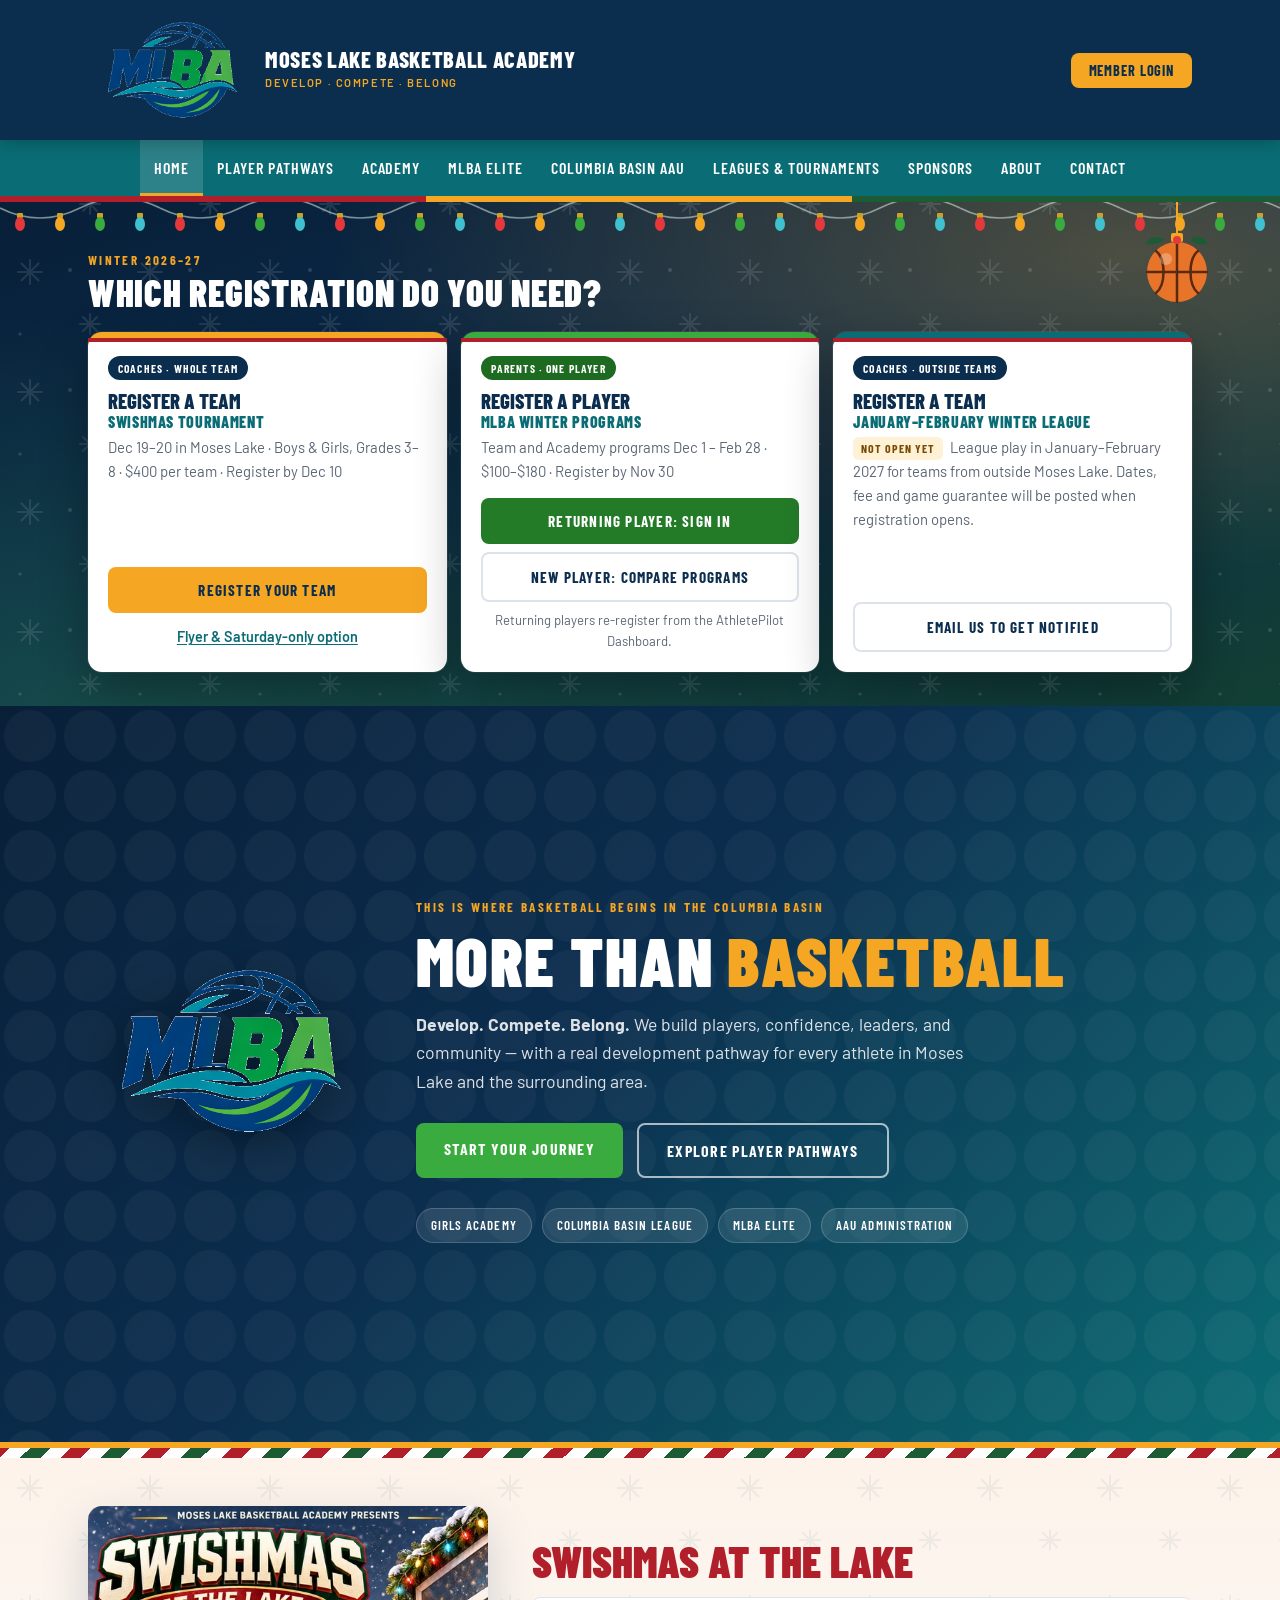
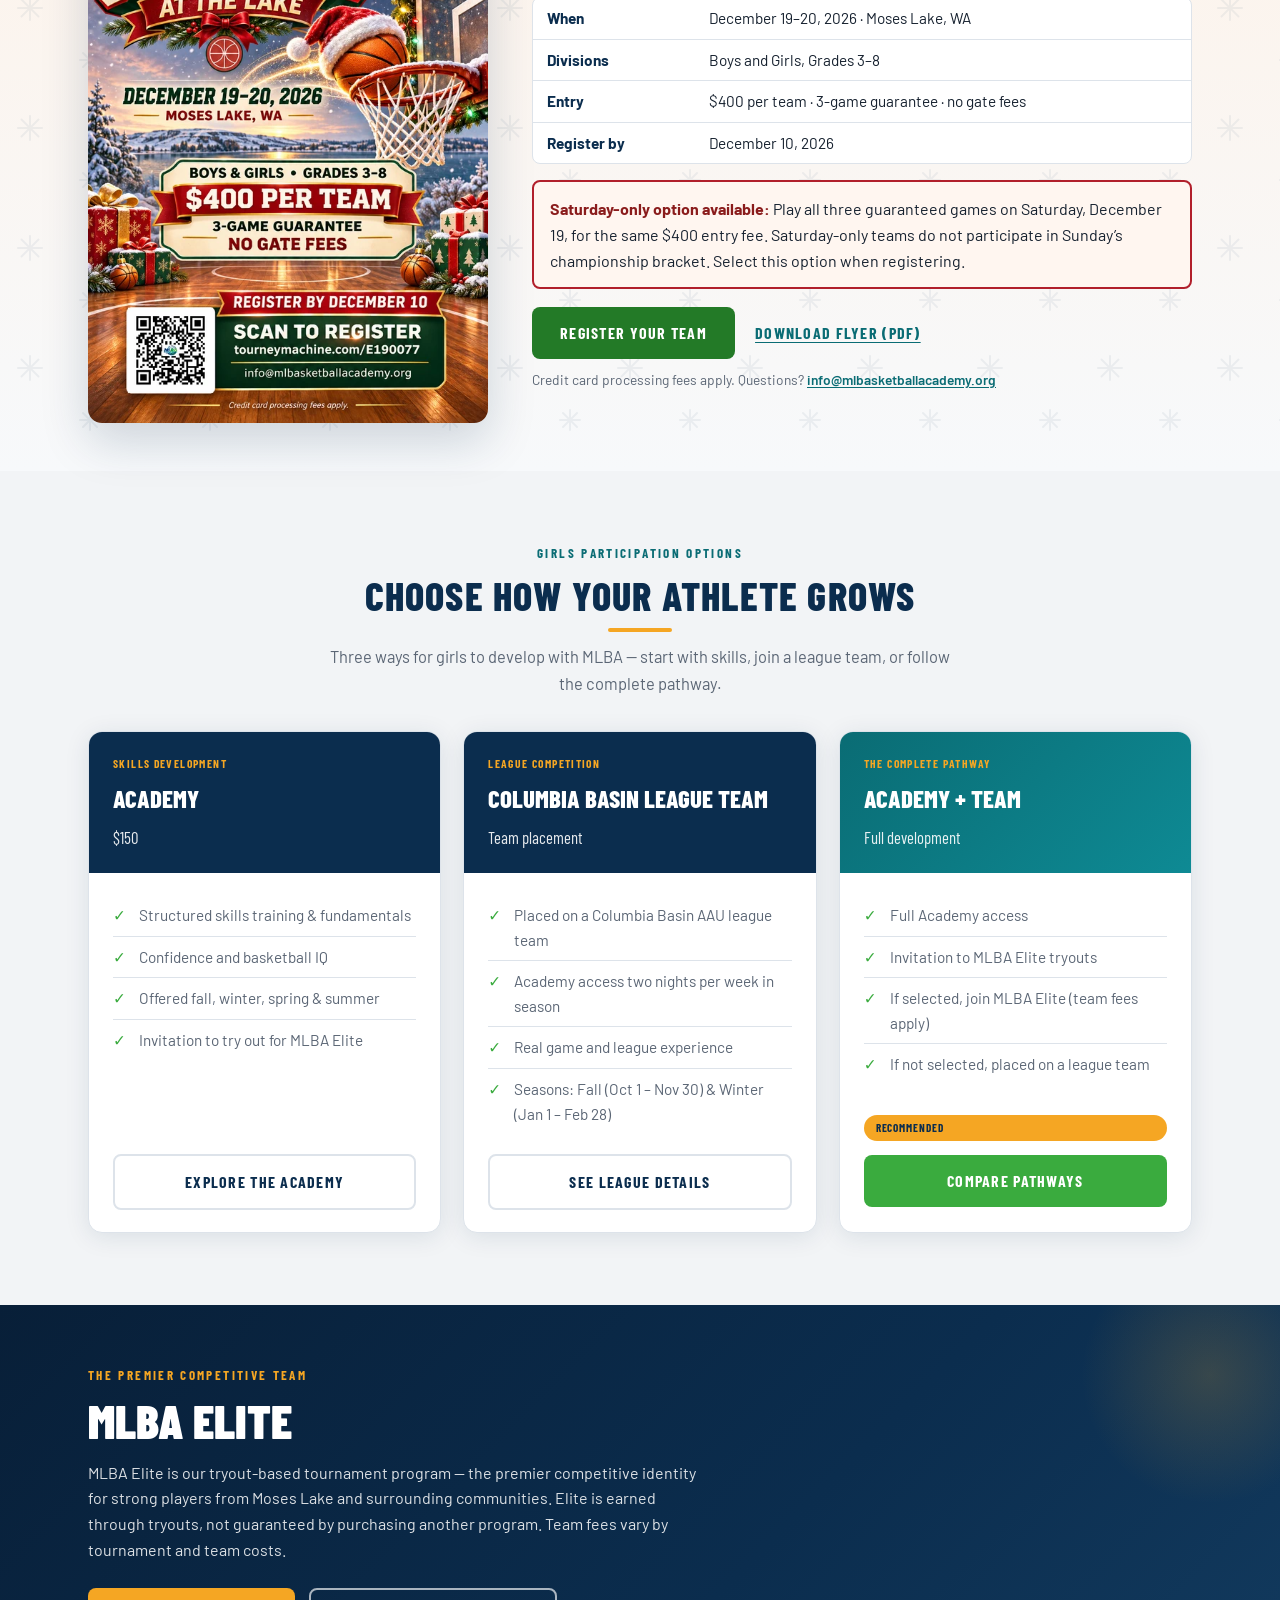
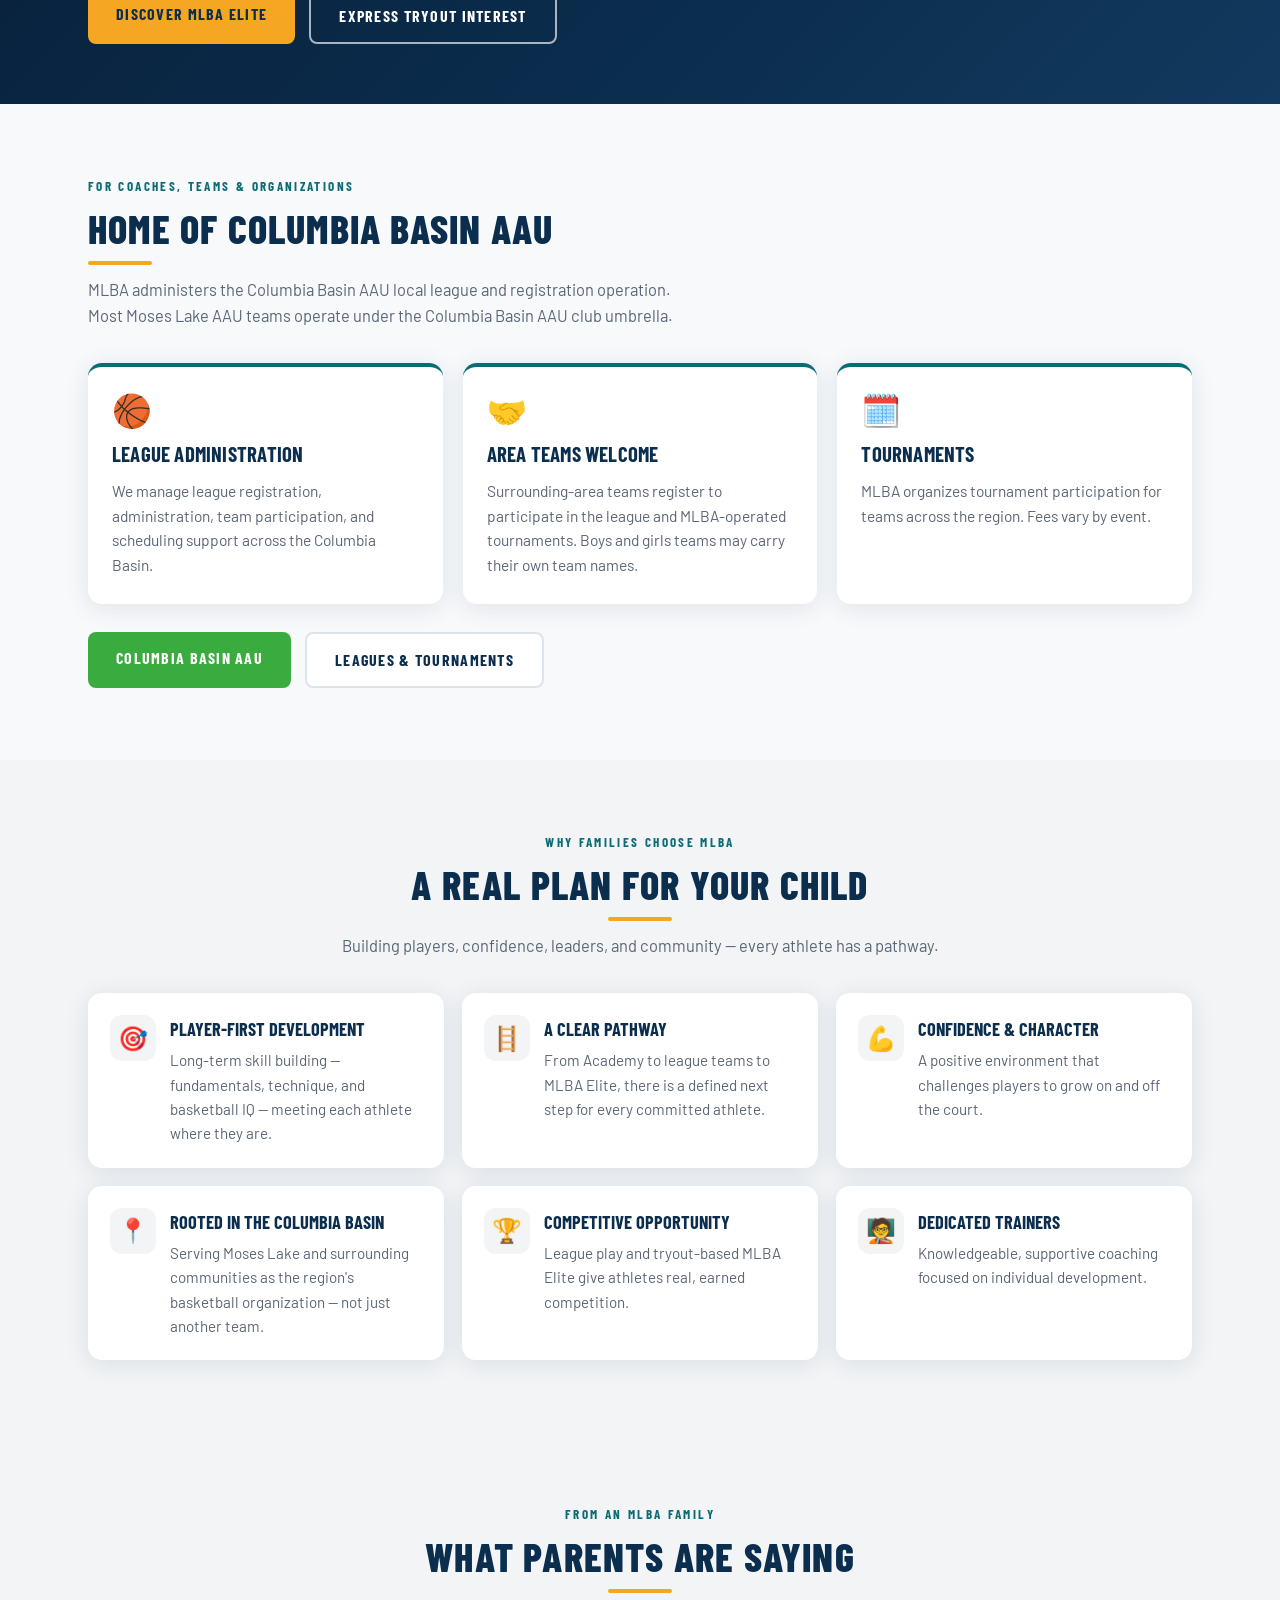
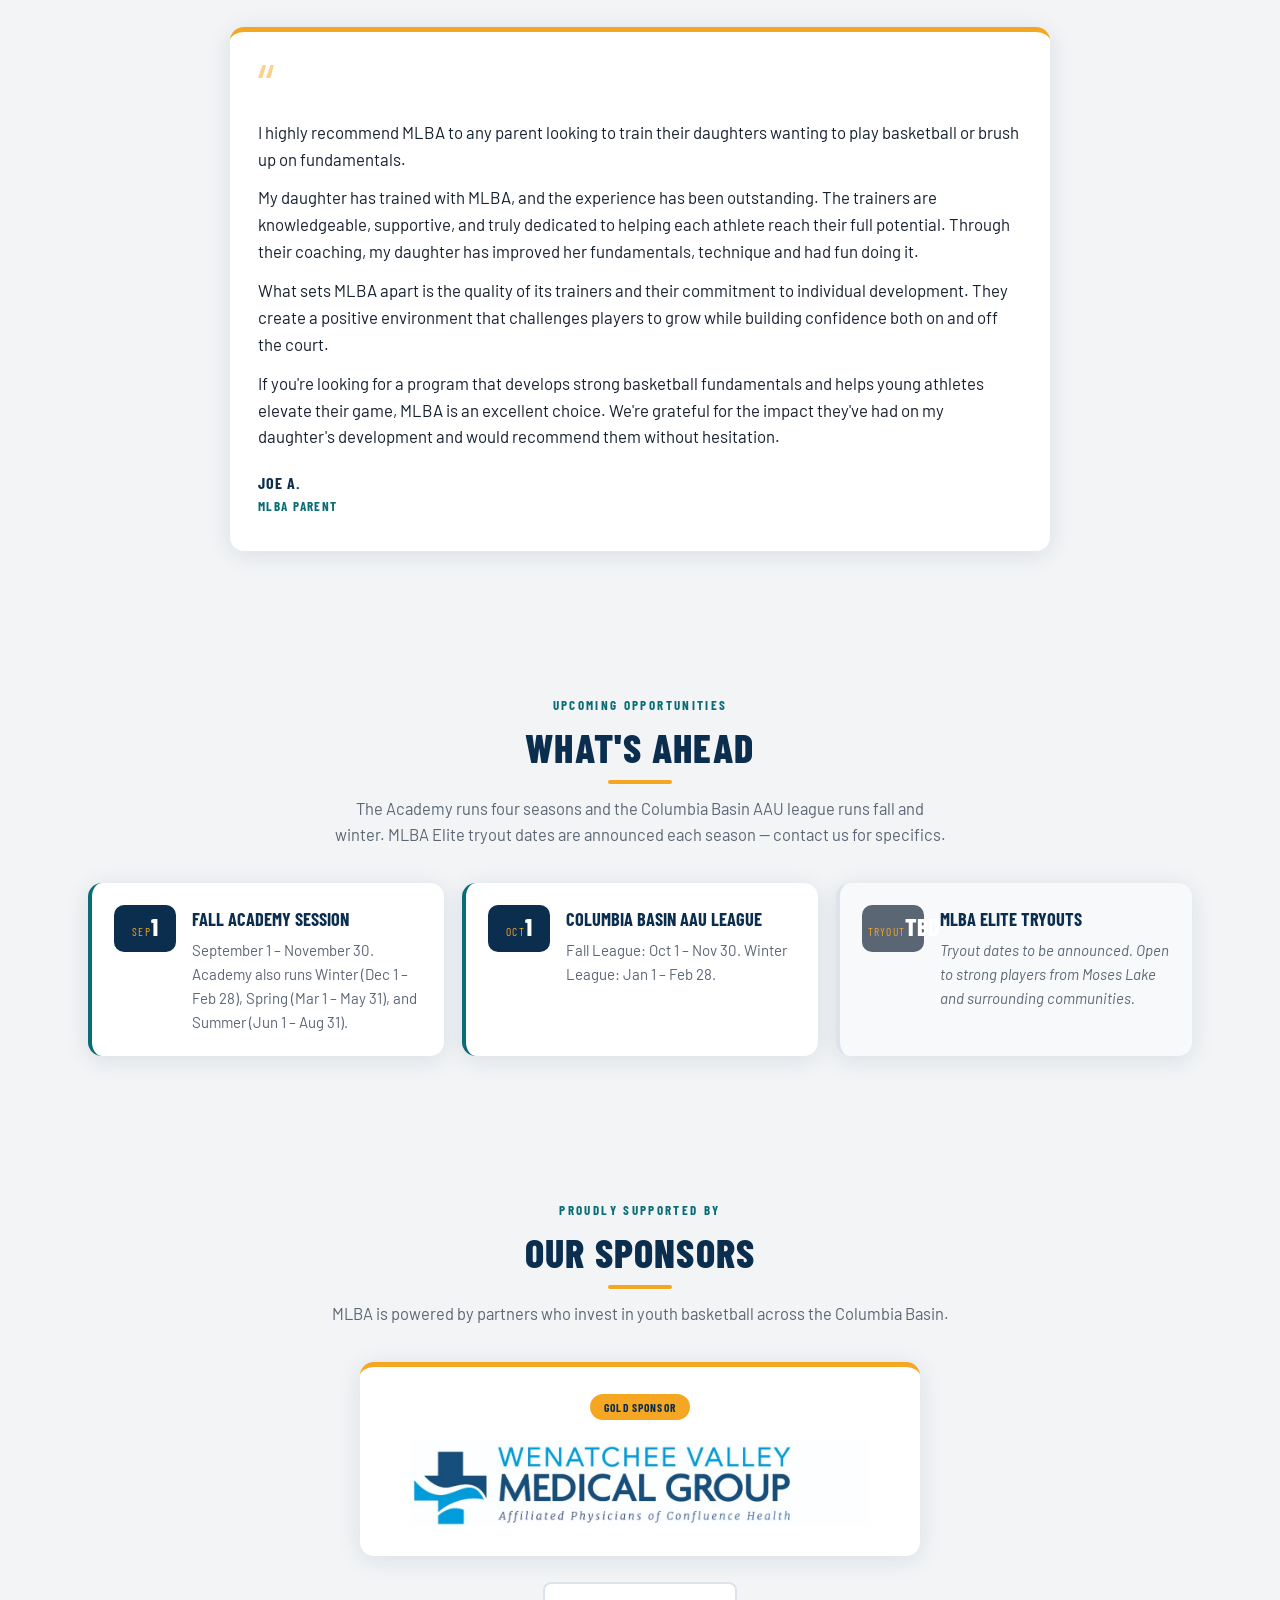
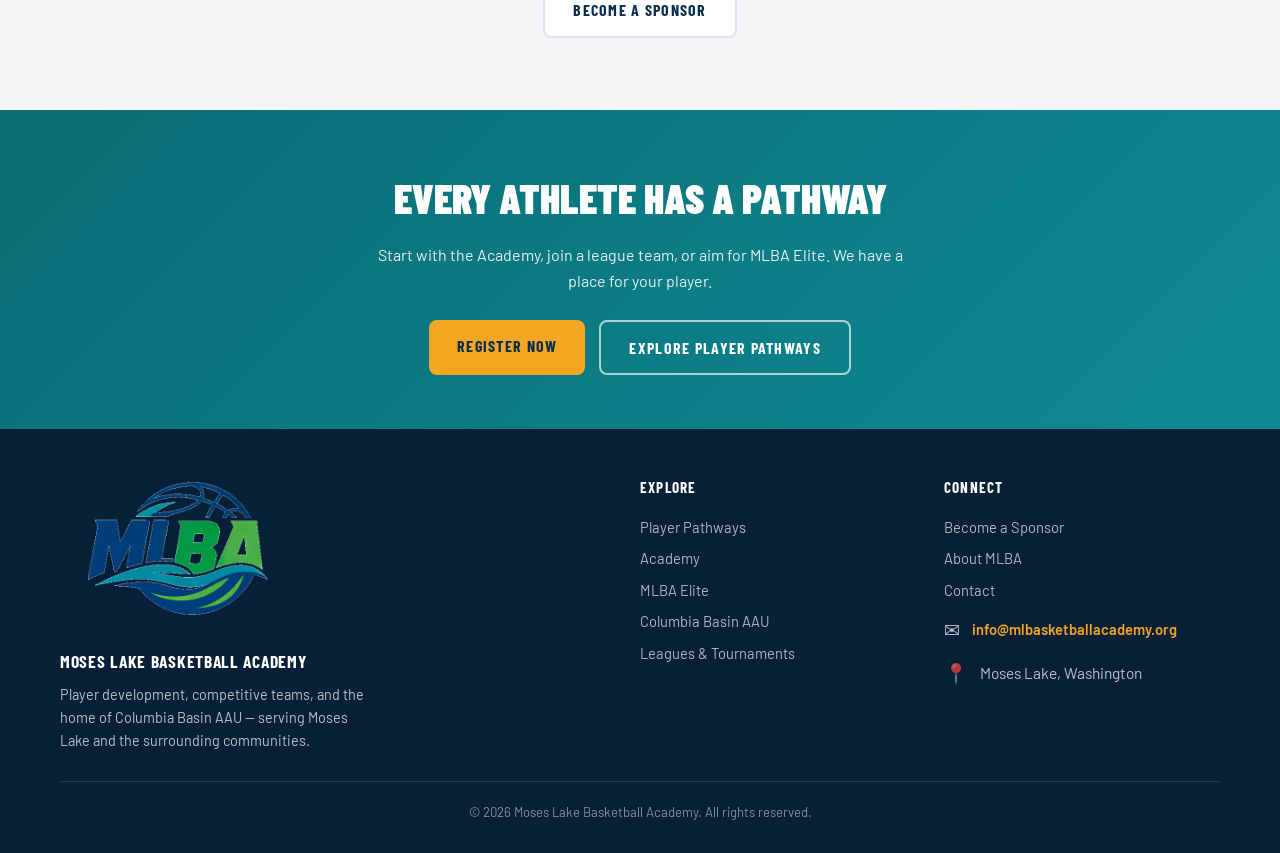
==== commit 1999db26: "Seasonal preview v2: compact homepage, Winter comparison moved to Pathways - Homepage: one compact t" ====
--- a/index.html
+++ b/index.html
@@ -17,184 +17,47 @@
 
   <main id="main">
 
-    <!-- ═════ SEASONAL PROMOTIONS — START (Winter 2026–27) ═══════════════════════════════
-         Temporary. Everything from here to "SEASONAL PROMOTIONS — END" is the seasonal block;
-         the standard homepage below it is unchanged. Restore the standard homepage by deleting
-         this whole block (and the two seasonal <link> tags + body class in <head>/<body>).
-         Each promotion below is its own marked sub-block so it can be retired separately.
-         Styles: css/seasonal-promo.css (content) + css/seasonal-holiday.css (decoration). -->
-
-    <!-- Registration chooser: three clearly separated paths -->
+    <!-- ═════ SEASONAL BLOCK 1 of 2: REGISTRATION CHOOSER — START (Winter 2026–27, temporary) ═════
+         Restore the standard homepage by deleting SEASONAL BLOCK 1 and SEASONAL BLOCK 2 (below the hero),
+         plus the two seasonal <link> tags and the body class. Each option card can be removed on its own. -->
     <section class="sp-hub" aria-labelledby="sp-hub-title">
       <div class="container">
-        <span class="eyebrow">Winter 2026–27 at MLBA</span>
-        <h2 id="sp-hub-title">Which registration do you need?</h2>
-        <p class="sp-hub-lead"><strong>Coaches</strong> register a whole team for a tournament or league. <strong>Parents</strong> register their own child for an MLBA program.</p>
+        <h2 id="sp-hub-title" class="sp-hub-title"><span class="sp-hub-kicker">Winter 2026–27</span> Which registration do you need?</h2>
         <ul class="sp-paths">
-          <!-- PATH: Swishmas -->
+          <!-- OPTION: Swishmas (coaches) -->
           <li class="sp-path sp-path--team">
-            <div class="sp-path-body">
-              <span class="sp-audience">For coaches · whole teams</span>
-              <h3>Register a Team<span class="sp-vh"> — </span> <span class="sp-dash">Swishmas Tournament</span></h3>
-              <p>Holiday tournament in Moses Lake for boys and girls teams, grades 3–8. <span class="sp-status sp-status--open">Open</span></p>
-              <ul class="sp-facts">
-                <li><b>Dates:</b> December 19–20, 2026</li>
-                <li><b>Entry:</b> $400 per team · 3-game guarantee</li>
-                <li><b>Register by:</b> December 10, 2026</li>
-              </ul>
-              <a href="#swishmas" class="btn btn-gold">Swishmas Details &amp; Team Registration</a>
+            <span class="sp-audience">Coaches · whole team</span>
+            <h3>Register a Team<span class="sp-vh"> — </span> <span class="sp-dash">Swishmas Tournament</span></h3>
+            <p>Dec 19–20 in Moses Lake · Boys &amp; Girls, Grades 3–8 · $400 per team · Register by Dec 10</p>
+            <div class="sp-path-actions">
+              <a href="https://tourneymachine.com/E190077" class="btn btn-gold">Register Your Team</a>
+              <a href="#swishmas" class="sp-path-link">Flyer &amp; Saturday-only option</a>
             </div>
           </li>
-          <!-- PATH: MLBA Winter player registration -->
+          <!-- OPTION: MLBA Winter player registration (parents) — retire after Nov 30 -->
           <li class="sp-path sp-path--player">
-            <div class="sp-path-body">
-              <span class="sp-audience">For parents · one player</span>
-              <h3>Register a Player<span class="sp-vh"> — </span> <span class="sp-dash">MLBA Winter Programs</span></h3>
-              <p>Enroll your child in an MLBA Winter team or Academy program. <span class="sp-status sp-status--open">Open</span></p>
-              <ul class="sp-facts">
-                <li><b>Program dates:</b> Dec 1, 2026 – Feb 28, 2027</li>
-                <li><b>Price:</b> $100–$180 per player</li>
-                <li><b>Register by:</b> November 30, 2026</li>
-              </ul>
-              <a href="#winter-players" class="btn btn-primary">Choose a Winter Program</a>
-            </div>
+            <span class="sp-audience">Parents · one player</span>
+            <h3>Register a Player<span class="sp-vh"> — </span> <span class="sp-dash">MLBA Winter Programs</span></h3>
+            <p>Team and Academy programs Dec 1 – Feb 28 · $100–$180 · Register by Nov 30</p>
+            <div class="sp-path-actions">
+              <a href="https://www.athletepilot.com/login" class="btn btn-primary">Returning Player: Sign In</a>
+              <a href="pathways.html#winter-2026-27" class="btn btn-ghost">New Player: Compare Programs</a>
+            </div>
+            <p class="sp-path-note">Returning players re-register from the AthletePilot Dashboard.</p>
           </li>
-          <!-- PATH: Winter League (outside teams) -->
-          <li class="sp-path">
-            <div class="sp-path-body">
-              <span class="sp-audience">For coaches · outside teams</span>
-              <h3>Register a Team<span class="sp-vh"> — </span> <span class="sp-dash">January–February Winter League</span></h3>
-              <p>League play for teams from outside Moses Lake. <span class="sp-status sp-status--soon">Coming soon</span></p>
-              <ul class="sp-facts">
-                <li><b>Season:</b> January–February 2027</li>
-                <li><b>Registration:</b> not open yet</li>
-                <li><b>Details:</b> to be announced</li>
-              </ul>
-              <a href="#winter-league" class="btn btn-ghost">Winter League Information</a>
+          <!-- OPTION: January–February Winter League (outside teams) — registration NOT open; update when confirmed -->
+          <li class="sp-path sp-path--league" id="winter-league">
+            <span class="sp-audience">Coaches · outside teams</span>
+            <h3>Register a Team<span class="sp-vh"> — </span> <span class="sp-dash">January–February Winter League</span></h3>
+            <p><span class="sp-status sp-status--soon">Not open yet</span> League play in January–February 2027 for teams from outside Moses Lake. Dates, fee and game guarantee will be posted when registration opens.</p>
+            <div class="sp-path-actions">
+              <a href="mailto:league@mlbasketballacademy.org?subject=Winter%20League%20team%20interest" class="btn btn-ghost">Email Us to Get Notified</a>
             </div>
           </li>
         </ul>
       </div>
     </section>
-
-    <!-- ── PROMO: Swishmas at The Lake (remove after the December 19–20 tournament) ── -->
-    <section class="sp-section" id="swishmas" aria-labelledby="swishmas-title">
-      <div class="container sp-swish-grid">
-        <figure class="sp-flyer">
-          <a href="https://tourneymachine.com/E190077">
-            <picture>
-              <source type="image/webp"
-                      srcset="images/seasonal/swishmas-at-the-lake-2026-flyer-560.webp 560w, images/seasonal/swishmas-at-the-lake-2026-flyer-800.webp 800w, images/seasonal/swishmas-at-the-lake-2026-flyer-1103.webp 1103w"
-                      sizes="(min-width: 900px) 440px, (min-width: 500px) 460px, calc(100vw - 40px)">
-              <img src="images/seasonal/swishmas-at-the-lake-2026-flyer.png" width="1103" height="1426" loading="lazy" decoding="async"
-                   alt="Register your team for Swishmas at The Lake. Flyer: December 19–20, 2026 in Moses Lake, WA. Boys and girls, grades 3–8. $400 per team, 3-game guarantee, no gate fees. Register by December 10 at tourneymachine.com/E190077. Credit card processing fees apply.">
-            </picture>
-          </a>
-          <figcaption>Select the flyer to register. Its QR code opens the same registration page.</figcaption>
-        </figure>
-        <div>
-          <span class="eyebrow">Holiday Tournament · For Coaches</span>
-          <h2 class="section-title underline" id="swishmas-title">Swishmas at The Lake</h2>
-          <p class="sp-note" style="margin-top:16px;">Team registration for coaches. One registration per team, through Tourney Machine.</p>
-          <ul class="sp-details">
-            <li><span>Dates</span><span>December 19–20, 2026</span></li>
-            <li><span>Location</span><span>Moses Lake, Washington</span></li>
-            <li><span>Divisions</span><span>Boys and Girls, Grades 3–8</span></li>
-            <li><span>Entry fee</span><span>$400 per team (credit card processing fees apply)</span></li>
-            <li><span>Games</span><span>3-game guarantee</span></li>
-            <li><span>Gate fees</span><span>None</span></li>
-            <li><span>Registration closes</span><span>December 10, 2026</span></li>
-          </ul>
-          <p class="sp-callout"><strong>Saturday-only option available:</strong> Play all three guaranteed games on Saturday, December 19, for the same $400 entry fee. Saturday-only teams do not participate in Sunday’s championship bracket. Select this option when registering.</p>
-          <div class="btn-row sp-actions">
-            <a href="https://tourneymachine.com/E190077" class="btn btn-primary">Register Your Team</a>
-            <a href="files/swishmas/Swishmas-at-The-Lake-2026-Flyer.pdf" class="sp-link-secondary" download>Download Flyer (PDF)</a>
-          </div>
-          <p class="sp-small">Questions? <a class="sp-inline-link" href="mailto:info@mlbasketballacademy.org">info@mlbasketballacademy.org</a></p>
-        </div>
-      </div>
-    </section>
-    <!-- ── END PROMO: Swishmas ── -->
-
-    <!-- ── PROMO: MLBA Winter player registration (remove after registration closes November 30) ── -->
-    <section class="sp-section sp-alt" id="winter-players" aria-labelledby="winter-players-title">
-      <div class="container">
-        <div class="section-head">
-          <span class="eyebrow">For Parents · Individual Players</span>
-          <h2 class="section-title underline" id="winter-players-title">MLBA Winter Player Registration</h2>
-          <p class="section-subtitle">Winter programs run December 1, 2026 – February 28, 2027. Parents register each player individually through AthletePilot.</p>
-          <div class="sp-keydates"><span><b>Registration open now</b></span><span><b>Closes:</b> November 30, 2026</span></div>
-        </div>
-
-        <div class="sp-returning">
-          <div>
-            <h3>Returning MLBA player?</h3>
-            <p>If your player registered with MLBA this fall, <strong>sign in to AthletePilot first</strong>. Winter re-registration for returning players is on your AthletePilot Dashboard, where you can continue with your current team or choose a Winter option. Please don’t start a new registration for a returning player. Don’t see it? Email <a class="sp-inline-link" style="color:var(--gold);" href="mailto:info@mlbasketballacademy.org">info@mlbasketballacademy.org</a>.</p>
-          </div>
-          <a href="https://www.athletepilot.com/login" class="btn btn-gold">Sign In to Re-register</a>
-        </div>
-
-        <h3 class="sp-new-head">New to MLBA this winter? Choose a program</h3>
-        <ul class="sp-offers">
-          <li class="sp-offer">
-            <h4>Winter Boys Team</h4>
-            <div class="sp-price">$100</div>
-            <div class="sp-who">Boys · Grades 2–8</div>
-            <p>Winter team play, December 1 – February 28. Team-only registration; does not include MLBA Academy access.</p>
-            <a href="https://www.athletepilot.com/register/mlba_1773697477281/offerings/cmwbbwuoh01frqm2rzsba68wn" class="btn btn-primary">Register a Boys Player</a>
-          </li>
-          <li class="sp-offer">
-            <h4>Girls Academy + Team — Full Access</h4>
-            <div class="sp-price">$180</div>
-            <div class="sp-who">Girls · Grades 3–8</div>
-            <p>Full MLBA Academy access plus Winter team play, December 1 – February 28. New players are placed on a team by the club.</p>
-            <a href="https://www.athletepilot.com/register/mlba_1773697477281/offerings/cmwbbxcfk01fzqm2rgdfj1ce5" class="btn btn-primary">Register for Full Access</a>
-          </li>
-          <li class="sp-offer">
-            <h4>Limited Girls Academy + Team</h4>
-            <div class="sp-price">$100</div>
-            <div class="sp-who">Girls · Grades 3–8</div>
-            <p>Up to one MLBA Academy session per week plus Winter team play, December 1 – February 28. New players are placed on a team by the club.</p>
-            <a href="https://www.athletepilot.com/register/mlba_1773697477281/offerings/cmwbbxmeo01g7qm2r0em932fg" class="btn btn-primary">Register for Limited</a>
-          </li>
-          <li class="sp-offer">
-            <h4>Girls Academy — Full Access</h4>
-            <div class="sp-price">$150</div>
-            <div class="sp-who">Girls · Grades 2–12</div>
-            <p>Full MLBA Academy access, December 1 – February 28. Does not include team play.</p>
-            <a href="https://www.athletepilot.com/register/mlba_1773697477281/offerings/cmwbbxvu901gfqm2rfzyv2n51" class="btn btn-primary">Register for Academy</a>
-          </li>
-        </ul>
-        <p class="sp-note">Coaches: these are individual player registrations. To enter a whole team, see <a href="#swishmas">Swishmas</a> or the <a href="#winter-league">Winter League</a>.</p>
-      </div>
-    </section>
-    <!-- ── END PROMO: Winter player registration ── -->
-
-    <!-- ── PROMO: January–February Winter League for outside teams (registration NOT open yet;
-         update this block when dates, fee, game guarantee and the registration form are confirmed) ── -->
-    <section class="sp-section" id="winter-league" aria-labelledby="winter-league-title">
-      <div class="container">
-        <div class="section-head">
-          <span class="eyebrow">For Coaches · Outside Teams</span>
-          <h2 class="section-title underline" id="winter-league-title">January–February Winter League</h2>
-          <p class="section-subtitle">League play in January and February 2027 for teams from outside Moses Lake.</p>
-        </div>
-        <div class="sp-league">
-          <div class="sp-league-card">
-            <h3>Team registration is not open yet <span class="sp-status sp-status--soon">Coming soon</span></h3>
-            <p style="margin-top:8px;">Game dates, entry fee, game guarantee, divisions and the registration deadline will be posted here when Winter League registration opens. Fall League details do not carry over.</p>
-            <a class="btn btn-ghost" href="mailto:league@mlbasketballacademy.org?subject=Winter%20League%20team%20interest">Email Us to Get Notified</a>
-          </div>
-          <div class="sp-league-card">
-            <h3>Moses Lake player?</h3>
-            <p style="margin-top:8px;">Moses Lake families don’t register a team. Register your player through an <a class="sp-inline-link" href="#winter-players">MLBA Winter program</a>.</p>
-          </div>
-        </div>
-      </div>
-    </section>
-    <!-- ── END PROMO: Winter League ── -->
-
-    <!-- ═════ SEASONAL PROMOTIONS — END ═══════════════════════════════════════════════════ -->
+    <!-- ═════ SEASONAL BLOCK 1 of 2 — END ═════ -->
 
     <!-- Hero -->
     <section class="hero">
@@ -218,6 +81,39 @@
       </div>
     </section>
 
+    <!-- ═════ SEASONAL BLOCK 2 of 2: SWISHMAS AT THE LAKE — START (remove after the Dec 19–20 tournament) ═════ -->
+    <section class="sp-section sp-swishmas" id="swishmas" aria-labelledby="swishmas-title">
+      <div class="container sp-swish-grid">
+        <figure class="sp-flyer">
+          <a href="https://tourneymachine.com/E190077">
+            <picture>
+              <source type="image/webp"
+                      srcset="images/seasonal/swishmas-at-the-lake-2026-flyer-560.webp 560w, images/seasonal/swishmas-at-the-lake-2026-flyer-800.webp 800w, images/seasonal/swishmas-at-the-lake-2026-flyer-1103.webp 1103w"
+                      sizes="(min-width: 900px) 400px, (min-width: 500px) 420px, calc(100vw - 40px)">
+              <img src="images/seasonal/swishmas-at-the-lake-2026-flyer.png" width="1103" height="1426" loading="lazy" decoding="async"
+                   alt="Register your team for Swishmas at The Lake. Flyer: December 19–20, 2026 in Moses Lake, WA. Boys and girls, grades 3–8. $400 per team, 3-game guarantee, no gate fees. Register by December 10 at tourneymachine.com/E190077. Credit card processing fees apply.">
+            </picture>
+          </a>
+        </figure>
+        <div class="sp-swish-copy">
+          <h2 class="sp-swish-title" id="swishmas-title">Swishmas at The Lake</h2>
+          <ul class="sp-details">
+            <li><span>When</span><span>December 19–20, 2026 · Moses Lake, WA</span></li>
+            <li><span>Divisions</span><span>Boys and Girls, Grades 3–8</span></li>
+            <li><span>Entry</span><span>$400 per team · 3-game guarantee · no gate fees</span></li>
+            <li><span>Register by</span><span>December 10, 2026</span></li>
+          </ul>
+          <p class="sp-callout"><strong>Saturday-only option available:</strong> Play all three guaranteed games on Saturday, December 19, for the same $400 entry fee. Saturday-only teams do not participate in Sunday’s championship bracket. Select this option when registering.</p>
+          <div class="btn-row sp-actions">
+            <a href="https://tourneymachine.com/E190077" class="btn btn-primary">Register Your Team</a>
+            <a href="files/swishmas/Swishmas-at-The-Lake-2026-Flyer.pdf" class="sp-link-secondary" download>Download Flyer (PDF)</a>
+          </div>
+          <p class="sp-small">Credit card processing fees apply. Questions? <a class="sp-inline-link" href="mailto:info@mlbasketballacademy.org">info@mlbasketballacademy.org</a></p>
+        </div>
+      </div>
+    </section>
+    <!-- ═════ SEASONAL BLOCK 2 of 2 — END ═════ -->
+
     <!-- Three girls participation options -->
     <section class="section">
       <div class="container">
--- a/css/seasonal-promo.css
+++ b/css/seasonal-promo.css
@@ -1,142 +1,136 @@
 /* ============================================================
    SEASONAL PROMOTIONS — registration content blocks (Winter 2026–27)
-   Used by index.html (sp-hub + sections) and leagues-tournaments.html (sp-swishmas).
+   Used by index.html (chooser + Swishmas feature), leagues-tournaments.html (Swishmas)
+   and pathways.html (Winter program comparison).
    Every selector starts with .sp- so nothing here touches the permanent design.
    Holiday decoration lives separately in css/seasonal-holiday.css (body.season-holiday),
    so Christmas styling can be removed while these promotions stay.
-   To retire a promotion: delete its marked HTML block. When no page uses .sp- markup,
-   remove this file and its <link> tags. See README.md → "Seasonal promotions".
+   See README.md → "Seasonal promotions".
    ============================================================ */
 
-/* ── Registration chooser (homepage) ── */
+/* ── Registration chooser (homepage, above the standard hero) ── */
 .sp-hub {
   position: relative;
   background: linear-gradient(135deg, var(--navy-deep) 0%, var(--navy) 60%, #0d3b5e 100%);
   color: var(--white);
-  padding: 44px 0 48px;
+  padding: 30px 0 34px;
 }
-.sp-hub .eyebrow { color: var(--gold); }
-.sp-hub h2 {
+.sp-hub-title {
   font-family: var(--font-head); font-weight: 900; text-transform: uppercase;
-  font-size: clamp(1.9rem, 6vw, 2.8rem); line-height: 1.02; letter-spacing: 0.02em;
+  font-size: clamp(1.55rem, 4.6vw, 2.3rem); line-height: 1.05; letter-spacing: 0.02em;
 }
-.sp-hub-lead { color: var(--text-inv); margin-top: 10px; max-width: 700px; font-size: 1.05rem; }
-.sp-hub-lead strong { color: var(--white); }
-
-.sp-paths { list-style: none; display: grid; grid-template-columns: 1fr; gap: 18px; margin-top: 28px; }
+.sp-hub-kicker {
+  display: block; font-size: 0.82rem; letter-spacing: 0.18em; font-weight: 700; color: var(--gold); margin-bottom: 6px;
+}
+.sp-paths { list-style: none; display: grid; grid-template-columns: 1fr; gap: 14px; margin-top: 20px; }
 .sp-path {
   background: var(--surface); color: var(--text); border-radius: var(--radius);
-  box-shadow: var(--shadow-lg); display: flex; flex-direction: column; overflow: hidden;
-  border-top: 6px solid var(--teal);
+  box-shadow: var(--shadow-lg); padding: 18px 20px 20px; display: flex; flex-direction: column;
+  border-top: 6px solid var(--teal); position: relative;
 }
 .sp-path--team { border-top-color: var(--gold); }
 .sp-path--player { border-top-color: var(--green); }
-.sp-path-body { padding: 20px 22px 22px; display: flex; flex-direction: column; flex: 1; }
 .sp-audience {
   align-self: flex-start; font-family: var(--font-head); font-weight: 700; text-transform: uppercase;
-  letter-spacing: 0.1em; font-size: 0.74rem; padding: 4px 10px; border-radius: 999px;
+  letter-spacing: 0.1em; font-size: 0.72rem; padding: 3px 10px; border-radius: 999px;
   background: var(--navy); color: var(--white);
 }
 .sp-path--player .sp-audience { background: #1d6b21; }
 .sp-path h3 {
   font-family: var(--font-head); font-weight: 800; text-transform: uppercase; color: var(--navy);
-  font-size: 1.45rem; line-height: 1.08; margin-top: 12px;
+  font-size: 1.3rem; line-height: 1.08; margin-top: 10px;
 }
-.sp-path h3 .sp-dash { display: block; font-size: 1.05rem; color: var(--teal); letter-spacing: 0.04em; }
-.sp-path p { color: var(--gray); font-size: 0.96rem; margin-top: 8px; }
-.sp-facts { list-style: none; margin: 12px 0 18px; font-size: 0.93rem; }
-.sp-facts li { padding: 5px 0; border-bottom: 1px solid var(--border); color: var(--text); }
-.sp-facts li:last-child { border-bottom: none; }
-.sp-facts b { color: var(--navy); }
-.sp-path .btn { margin-top: auto; width: 100%; }
+.sp-path h3 .sp-dash { display: block; font-size: 1rem; color: var(--teal); letter-spacing: 0.04em; }
+.sp-path p { color: var(--gray); font-size: 0.93rem; margin-top: 6px; }
+.sp-path-actions { margin-top: auto; padding-top: 14px; display: flex; flex-direction: column; gap: 8px; }
+.sp-path-actions .btn { width: 100%; padding: 11px 16px; font-size: 0.95rem; }
+.sp-path-link {
+  align-self: center; font-weight: 600; color: var(--teal); font-size: 0.9rem;
+  text-decoration: underline; text-underline-offset: 2px; padding: 4px;
+}
+.sp-path p.sp-path-note { font-size: 0.82rem; margin-top: 8px; text-align: center; }
 .sp-status {
   display: inline-block; font-family: var(--font-head); font-weight: 700; text-transform: uppercase;
-  letter-spacing: 0.08em; font-size: 0.78rem; padding: 3px 9px; border-radius: 6px; margin-left: 6px;
-  vertical-align: middle;
+  letter-spacing: 0.08em; font-size: 0.74rem; padding: 2px 8px; border-radius: 6px; margin-right: 4px;
 }
-.sp-status--open { background: #e3f4e4; color: #1d6b21; }
 .sp-status--soon { background: #fff1d6; color: #7a4a00; }
 
-/* ── Detail sections (shared) ── */
-.sp-section { padding: 56px 0; background: var(--surface); }
-.sp-section.sp-alt { background: var(--surface-2); }
-.sp-section[id], .sp-anchor { scroll-margin-top: 12px; }
+/* ── Shared section shell ── */
+.sp-section { padding: 48px 0; background: var(--surface); position: relative; }
+.sp-section[id], [id].sp-path { scroll-margin-top: 12px; }
+.sp-inline-link, .sp-note a { overflow-wrap: anywhere; color: var(--teal); font-weight: 600; text-decoration: underline; text-underline-offset: 2px; }
 .sp-note { color: var(--gray); font-size: 0.92rem; margin-top: 14px; }
-.sp-note a, .sp-inline-link { overflow-wrap: anywhere; color: var(--teal); font-weight: 600; text-decoration: underline; text-underline-offset: 2px; }
 
-/* ── Swishmas at The Lake (homepage + Leagues & Tournaments) ── */
-.sp-swish-grid { display: grid; grid-template-columns: 1fr; gap: 30px; align-items: start; }
-.sp-flyer { margin: 0 auto; width: 100%; max-width: 460px; }
+/* ── Swishmas at The Lake (homepage feature + Leagues & Tournaments) ── */
+.sp-swish-grid { display: grid; grid-template-columns: 1fr; gap: 26px; align-items: center; }
+.sp-flyer { margin: 0 auto; width: 100%; max-width: 420px; }
 .sp-flyer a { display: block; border-radius: var(--radius); box-shadow: var(--shadow-lg); overflow: hidden; }
 .sp-flyer img { width: 100%; height: auto; aspect-ratio: 1103 / 1426; display: block; }
 .sp-flyer figcaption { text-align: center; font-size: 0.86rem; color: var(--gray); margin-top: 10px; }
-.sp-details { list-style: none; margin: 18px 0 0; border: 1px solid var(--border); border-radius: var(--radius-sm); overflow: hidden; background: var(--surface); }
-.sp-details li { display: grid; grid-template-columns: 9.5rem 1fr; gap: 10px; padding: 9px 14px; border-bottom: 1px solid var(--border); font-size: 0.97rem; }
+.sp-swish-title {
+  font-family: var(--font-head); font-weight: 900; text-transform: uppercase; color: var(--navy);
+  font-size: clamp(1.9rem, 5.4vw, 2.7rem); line-height: 1.02;
+}
+.sp-details { list-style: none; margin: 14px 0 0; border: 1px solid var(--border); border-radius: var(--radius-sm); overflow: hidden; background: var(--surface); }
+.sp-details li { display: grid; grid-template-columns: 9.5rem 1fr; gap: 10px; padding: 8px 14px; border-bottom: 1px solid var(--border); font-size: 0.96rem; }
 .sp-details li:last-child { border-bottom: none; }
 .sp-details li > span:first-child { font-weight: 700; color: var(--navy); }
 .sp-callout {
-  margin-top: 20px; padding: 16px 18px; border-radius: var(--radius-sm);
-  background: #fff7e0; border: 2px solid var(--gold-dk); color: var(--text); font-size: 1.02rem;
+  margin-top: 16px; padding: 14px 16px; border-radius: var(--radius-sm);
+  background: #fff7e0; border: 2px solid var(--gold-dk); color: var(--text); font-size: 1rem;
 }
 .sp-callout strong { color: #8a1c1c; }
-.sp-actions { margin-top: 22px; }
+.sp-actions { margin-top: 18px; align-items: center; }
 .sp-link-secondary {
   display: inline-flex; align-items: center; font-family: var(--font-head); font-weight: 700;
-  text-transform: uppercase; letter-spacing: 0.08em; color: var(--teal); padding: 13px 6px;
+  text-transform: uppercase; letter-spacing: 0.08em; color: var(--teal); padding: 12px 6px;
   text-decoration: underline; text-underline-offset: 3px;
 }
 .sp-link-secondary:hover { color: var(--navy); }
-.sp-small { font-size: 0.86rem; color: var(--gray); margin-top: 12px; }
+.sp-small { font-size: 0.86rem; color: var(--gray); margin-top: 10px; }
 
-/* ── MLBA Winter player registration ── */
+/* ── Winter program comparison (pathways.html) ── */
+.sp-keydates { display: flex; flex-wrap: wrap; gap: 6px 22px; margin-top: 10px; font-size: 0.97rem; }
+.sp-keydates b { color: var(--navy); }
 .sp-returning {
-  display: grid; grid-template-columns: 1fr; gap: 14px; align-items: center;
-  background: var(--navy); color: var(--white); border-radius: var(--radius); padding: 22px;
+  display: grid; grid-template-columns: 1fr; gap: 12px; align-items: center;
+  background: var(--navy); color: var(--white); border-radius: var(--radius); padding: 18px 20px;
   border-left: 6px solid var(--green);
 }
-.sp-returning h3 { font-family: var(--font-head); text-transform: uppercase; font-size: 1.35rem; font-weight: 800; }
-.sp-returning p { color: var(--text-inv); margin-top: 6px; }
-.sp-returning p strong { color: var(--white); }
-.sp-new-head { font-family: var(--font-head); text-transform: uppercase; color: var(--navy); font-size: 1.35rem; font-weight: 800; margin: 34px 0 6px; }
-.sp-offers { list-style: none; display: grid; grid-template-columns: 1fr; gap: 16px; margin-top: 14px; }
+.sp-returning h3 { font-family: var(--font-head); text-transform: uppercase; font-size: 1.2rem; font-weight: 800; }
+.sp-returning p { color: var(--text-inv); margin-top: 4px; font-size: 0.95rem; }
+.sp-returning a.sp-inline-link { color: var(--gold); }
+.sp-offers { list-style: none; display: grid; grid-template-columns: 1fr; gap: 16px; margin-top: 18px; }
 .sp-offer { background: var(--surface); border: 1px solid var(--border); border-radius: var(--radius); box-shadow: var(--shadow); padding: 20px; display: flex; flex-direction: column; }
 .sp-offer h4 { font-family: var(--font-head); text-transform: uppercase; color: var(--navy); font-size: 1.15rem; line-height: 1.15; }
 .sp-offer .sp-price { font-family: var(--font-head); font-weight: 800; font-size: 1.6rem; color: var(--navy); margin-top: 6px; }
 .sp-offer .sp-who { font-weight: 600; color: var(--teal); font-size: 0.93rem; margin-top: 2px; }
 .sp-offer p { color: var(--gray); font-size: 0.93rem; margin: 8px 0 16px; }
 .sp-offer .btn { margin-top: auto; }
-.sp-keydates { display: flex; flex-wrap: wrap; gap: 10px 22px; margin-top: 12px; font-size: 0.97rem; }
-.sp-keydates b { color: var(--navy); }
 
-/* ── Winter League (outside teams) ── */
-.sp-league { display: grid; grid-template-columns: 1fr; gap: 20px; }
-.sp-league-card { background: var(--surface); border: 1px solid var(--border); border-left: 6px solid var(--gold); border-radius: var(--radius); padding: 22px; box-shadow: var(--shadow); }
-.sp-league-card h3 { font-family: var(--font-head); text-transform: uppercase; color: var(--navy); font-size: 1.3rem; }
-.sp-league-card p, .sp-league-card li { color: var(--gray); font-size: 0.96rem; }
-.sp-league-card ul { margin: 10px 0 0 18px; }
-.sp-league-card .btn { margin-top: 16px; }
+/* Seasonal blocks only: a deeper brand green so white button text meets WCAG AA (4.5:1). The site-wide .btn-primary is unchanged. */
+.sp-path .btn-primary, .sp-section .btn-primary { background: #237a27; }
+.sp-path .btn-primary:hover, .sp-section .btn-primary:hover { background: #1d6b21; }
+
+.sp-vh { position: absolute; width: 1px; height: 1px; padding: 0; margin: -1px; overflow: hidden; clip: rect(0 0 0 0); white-space: nowrap; border: 0; }
 
 @media (min-width: 620px) {
   .sp-offers { grid-template-columns: 1fr 1fr; }
-  .sp-returning { grid-template-columns: 1fr auto; padding: 26px 28px; }
+  .sp-returning { grid-template-columns: 1fr auto; padding: 22px 26px; }
 }
 @media (min-width: 900px) {
   .sp-paths { grid-template-columns: repeat(3, 1fr); }
-  .sp-swish-grid { grid-template-columns: minmax(300px, 440px) 1fr; gap: 44px; }
+  .sp-swish-grid { grid-template-columns: minmax(280px, 400px) 1fr; gap: 44px; }
   .sp-flyer { margin: 0; }
-  .sp-league { grid-template-columns: 1.4fr 1fr; }
 }
 @media (min-width: 1100px) {
   .sp-offers { grid-template-columns: repeat(4, 1fr); }
 }
 @media (max-width: 479px) {
-  .sp-details li { grid-template-columns: 6.6rem 1fr; padding: 8px 12px; font-size: 0.94rem; }
+  .sp-details li { grid-template-columns: 6.4rem 1fr; padding: 8px 12px; font-size: 0.94rem; }
   .sp-actions .btn-primary { width: 100%; }
+  .sp-actions { justify-content: center; }
 }
 @media (max-width: 339px) {
   .sp-details li { grid-template-columns: 1fr; gap: 0; }
 }
-.sp-vh { position: absolute; width: 1px; height: 1px; padding: 0; margin: -1px; overflow: hidden; clip: rect(0 0 0 0); white-space: nowrap; border: 0; }
-/* Seasonal blocks only: a deeper brand green so white button text meets WCAG AA (4.5:1). The site-wide .btn-primary is unchanged. */
-.sp-path .btn-primary, .sp-section .btn-primary { background: #237a27; }
-.sp-path .btn-primary:hover, .sp-section .btn-primary:hover { background: #1d6b21; }
--- a/css/seasonal-holiday.css
+++ b/css/seasonal-holiday.css
@@ -1,60 +1,73 @@
 /* ============================================================
-   SEASONAL HOLIDAY DECORATION — Christmas / winter accents (decoration only)
+   SEASONAL HOLIDAY DECORATION — Christmas / winter basketball accents (decoration only)
    Active only when <body class="season-holiday"> is set (homepage).
    Contains NO content and NO registration information: removing the body class
    (or this file's <link>) removes every holiday accent and leaves the promotions,
    the homepage, and the permanent brand design unchanged.
-   Static only: no animation, no falling snow, no popups.
+   Static only: no animation, no falling snow, no popups. Decorative images are CSS backgrounds
+   (ignored by screen readers) and are hidden in forced-colors mode.
    ============================================================ */
 
 body.season-holiday {
-  --holiday-red: #b11f2b;     /* 6.3:1 on white */
-  --holiday-red-dk: #8a1c1c;
+  --holiday-red: #b11f2b;     /* 6.8:1 on white */
   --holiday-pine: #1d5b34;
 }
 
-/* Ribbon stripe: holiday red / gold / brand green, under the main navigation */
+/* Ribbon stripe under the main navigation */
 body.season-holiday #main::before {
   content: ''; display: block; height: 6px;
-  background: linear-gradient(90deg,
-    var(--holiday-red) 0 33.3%, var(--gold) 33.3% 66.6%, var(--holiday-pine) 66.6% 100%);
+  background: linear-gradient(90deg, var(--holiday-red) 0 33.3%, var(--gold) 33.3% 66.6%, var(--holiday-pine) 66.6% 100%);
 }
 
-/* Chooser band: static snowflake pattern + soft winter glow */
+/* Chooser band: winter-night gradient, warm glow, static snowflakes, string lights, basketball ornaments */
 body.season-holiday .sp-hub {
   background:
-    radial-gradient(ellipse at 85% 0%, rgba(245,166,35,0.20) 0%, rgba(245,166,35,0) 55%),
-    linear-gradient(135deg, var(--navy-deep) 0%, var(--navy) 55%, #123f33 100%);
+    radial-gradient(ellipse at 88% 10%, rgba(245,166,35,0.28) 0%, rgba(245,166,35,0) 50%),
+    radial-gradient(ellipse at 8% 100%, rgba(58,171,62,0.22) 0%, rgba(58,171,62,0) 55%),
+    linear-gradient(160deg, var(--navy-deep) 0%, var(--navy) 50%, #123f33 100%);
+  padding-top: 52px;
   overflow: hidden;
 }
+/* snowflakes + string lights (top edge) */
 body.season-holiday .sp-hub::before {
   content: ''; position: absolute; inset: 0; pointer-events: none;
-  background: url("data:image/svg+xml,%3Csvg xmlns='http://www.w3.org/2000/svg' width='120' height='120' viewBox='0 0 120 120'%3E%3Cg stroke='%23ffffff' stroke-opacity='0.09' stroke-width='2' stroke-linecap='round' fill='none'%3E%3Cpath d='M30 18v24M18 30h24M21.5 21.5l17 17M38.5 21.5l-17 17'/%3E%3Cpath d='M90 72v20M80 82h20M83 75l14 14M97 75l-14 14'/%3E%3C/g%3E%3Ccircle cx='70' cy='28' r='2' fill='%23ffffff' fill-opacity='0.12'/%3E%3Ccircle cx='20' cy='92' r='1.6' fill='%23ffffff' fill-opacity='0.12'/%3E%3C/svg%3E") repeat;
+  background:
+    url("data:image/svg+xml,%3Csvg xmlns='http://www.w3.org/2000/svg' width='160' height='40'%3E%3Cpath d='M0 6 Q40 26 80 6 T160 6' stroke='%23d9e6df' stroke-opacity='.55' stroke-width='1.6' fill='none'/%3E%3Cg%3E%3Crect x='17' y='11' width='6' height='5' rx='1' fill='%23c9a227'/%3E%3Cellipse cx='20' cy='22' rx='5' ry='7' fill='%23e5383b'/%3E%3Crect x='57' y='11' width='6' height='5' rx='1' fill='%23c9a227'/%3E%3Cellipse cx='60' cy='22' rx='5' ry='7' fill='%23f5a623'/%3E%3Crect x='97' y='11' width='6' height='5' rx='1' fill='%23c9a227'/%3E%3Cellipse cx='100' cy='22' rx='5' ry='7' fill='%233aab3e'/%3E%3Crect x='137' y='11' width='6' height='5' rx='1' fill='%23c9a227'/%3E%3Cellipse cx='140' cy='22' rx='5' ry='7' fill='%233fc1d0'/%3E%3C/g%3E%3C/svg%3E") repeat-x 0 0 / 160px 40px,
+    url("data:image/svg+xml,%3Csvg xmlns='http://www.w3.org/2000/svg' width='120' height='120' viewBox='0 0 120 120'%3E%3Cg stroke='%23ffffff' stroke-opacity='0.10' stroke-width='2' stroke-linecap='round' fill='none'%3E%3Cpath d='M30 18v24M18 30h24M21.5 21.5l17 17M38.5 21.5l-17 17'/%3E%3Cpath d='M90 72v20M80 82h20M83 75l14 14M97 75l-14 14'/%3E%3C/g%3E%3Ccircle cx='70' cy='28' r='2' fill='%23ffffff' fill-opacity='0.14'/%3E%3Ccircle cx='20' cy='92' r='1.6' fill='%23ffffff' fill-opacity='0.14'/%3E%3C/svg%3E") repeat 0 40px;
 }
-body.season-holiday .sp-hub > .container { position: relative; }
-body.season-holiday .sp-hub .eyebrow::before { content: '\2744\FE0E  '; } /* ❄ decorative glyph */
+/* basketball ornaments hanging from the lights (right side) */
+body.season-holiday .sp-hub::after {
+  content: ''; position: absolute; top: 0; right: max(12px, calc((100vw - var(--maxw)) / 2 + 8px));
+  width: 82px; height: 118px; pointer-events: none;
+  background: url("data:image/svg+xml,%3Csvg xmlns='http://www.w3.org/2000/svg' width='70' height='110' viewBox='0 0 70 110'%3E%3Cline x1='35' y1='0' x2='35' y2='34' stroke='%23f5a623' stroke-width='2'/%3E%3Crect x='29' y='31' width='12' height='9' rx='2' fill='%23f5a623'/%3E%3Ccircle cx='35' cy='70' r='30' fill='%23e8742a'/%3E%3Cg fill='none' stroke='%235a2a0e' stroke-width='2.5' stroke-linecap='round'%3E%3Cpath d='M5 70h60'/%3E%3Cpath d='M35 40v60'/%3E%3Cpath d='M14 49c10 8 10 34 0 42'/%3E%3Cpath d='M56 49c-10 8-10 34 0 42'/%3E%3C/g%3E%3Ccircle cx='24' cy='57' r='6' fill='%23ffffff' fill-opacity='.28'/%3E%3Cpath d='M22 38c-8-6-16-2-18 4 7 1 13 0 18-4zM48 38c8-6 16-2 18 4-7 1-13 0-18-4z' fill='%231d5b34'/%3E%3Ccircle cx='35' cy='38' r='4' fill='%23e5383b'/%3E%3C/svg%3E") no-repeat right top / 70px 110px;
+}
+body.season-holiday .sp-hub > .container { position: relative; z-index: 1; }
+body.season-holiday .sp-hub-title { padding-right: 84px; }
 
-/* Cards: a thin red ribbon above each path card's own color bar */
-body.season-holiday .sp-path { box-shadow: 0 0 0 1px rgba(255,255,255,0.08), 0 18px 48px rgba(0,0,0,0.30); }
+/* Option cards: a red ribbon under each card's colour bar */
+body.season-holiday .sp-path { box-shadow: 0 0 0 1px rgba(255,255,255,0.08), 0 18px 48px rgba(0,0,0,0.32); }
 body.season-holiday .sp-path::before {
-  content: ''; display: block; height: 4px; background: var(--holiday-red);
+  content: ''; position: absolute; left: 0; right: 0; top: 0; height: 4px; background: var(--holiday-red);
 }
 
-/* Detail sections: holiday-red eyebrows and a gold/red underline */
-body.season-holiday .sp-section .eyebrow { color: var(--holiday-red); }
-body.season-holiday .sp-section .section-title.underline::after {
-  background: linear-gradient(90deg, var(--holiday-red) 0 50%, var(--gold) 50% 100%);
+/* Swishmas feature: candy-stripe top edge and soft winter backdrop */
+body.season-holiday .sp-swishmas {
+  background:
+    url("data:image/svg+xml,%3Csvg xmlns='http://www.w3.org/2000/svg' width='120' height='120' viewBox='0 0 120 120'%3E%3Cg stroke='%230b2d4e' stroke-opacity='0.06' stroke-width='2' stroke-linecap='round' fill='none'%3E%3Cpath d='M30 18v24M18 30h24M21.5 21.5l17 17M38.5 21.5l-17 17'/%3E%3Cpath d='M90 72v20M80 82h20M83 75l14 14M97 75l-14 14'/%3E%3C/g%3E%3C/svg%3E") repeat,
+    linear-gradient(180deg, #fdf3ea 0%, #f7f9fb 100%);
+  border-top: 10px solid transparent;
+  border-image: repeating-linear-gradient(135deg, var(--holiday-red) 0 14px, #ffffff 14px 28px, var(--holiday-pine) 28px 42px, #ffffff 42px 56px) 10;
 }
-body.season-holiday #swishmas {
-  background:
-    linear-gradient(180deg, rgba(177,31,43,0.05) 0%, rgba(177,31,43,0) 240px),
-    var(--surface);
-}
+body.season-holiday .sp-swish-title { color: var(--holiday-red); }
 body.season-holiday .sp-callout { border-color: var(--holiday-red); background: #fff6f0; }
 
 /* Brand hero keeps its design; only a festive edge underneath */
 body.season-holiday .hero { border-bottom: 6px solid var(--gold); }
 
+@media (max-width: 619px) {
+  body.season-holiday .sp-hub::after { width: 56px; height: 84px; background-size: 48px 76px; right: 12px; }
+  body.season-holiday .sp-hub-title { padding-right: 56px; }
+}
 @media (forced-colors: active) {
-  body.season-holiday .sp-hub::before { display: none; }
+  body.season-holiday .sp-hub::before, body.season-holiday .sp-hub::after { display: none; }
 }
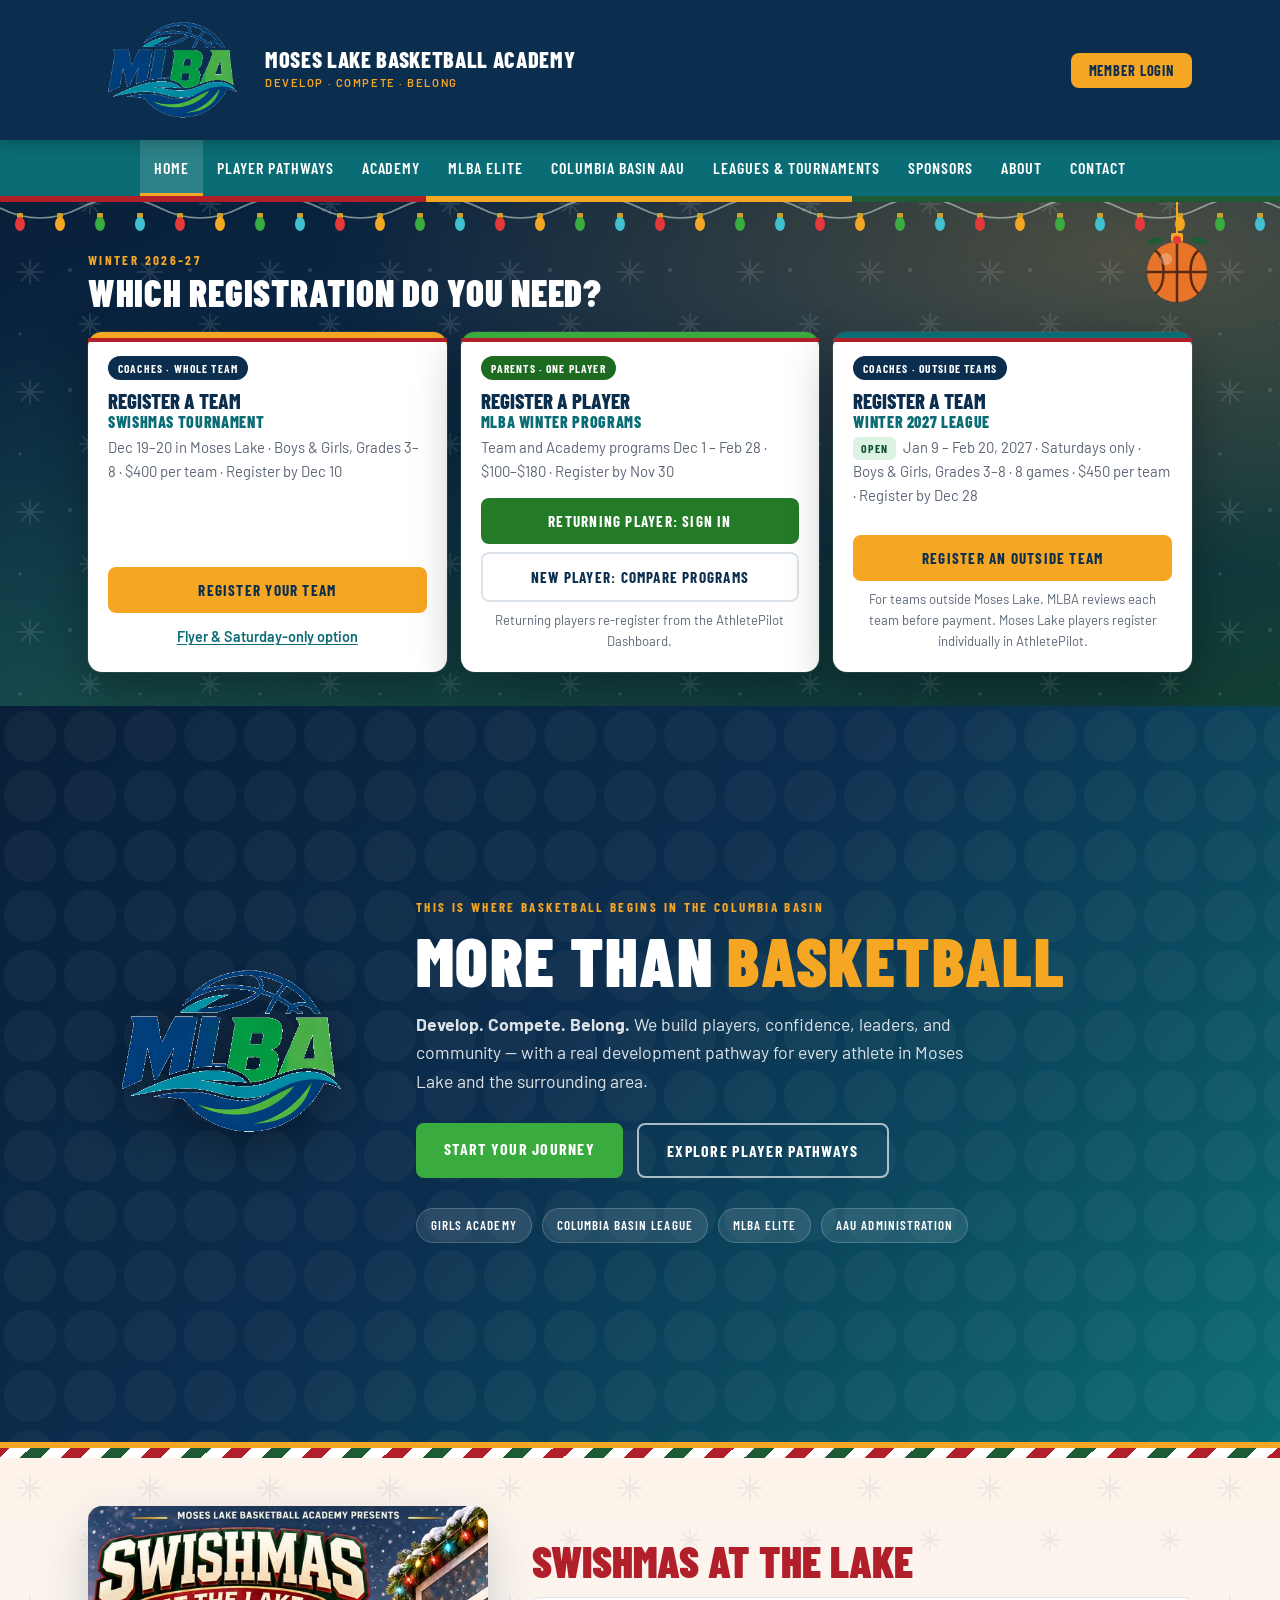
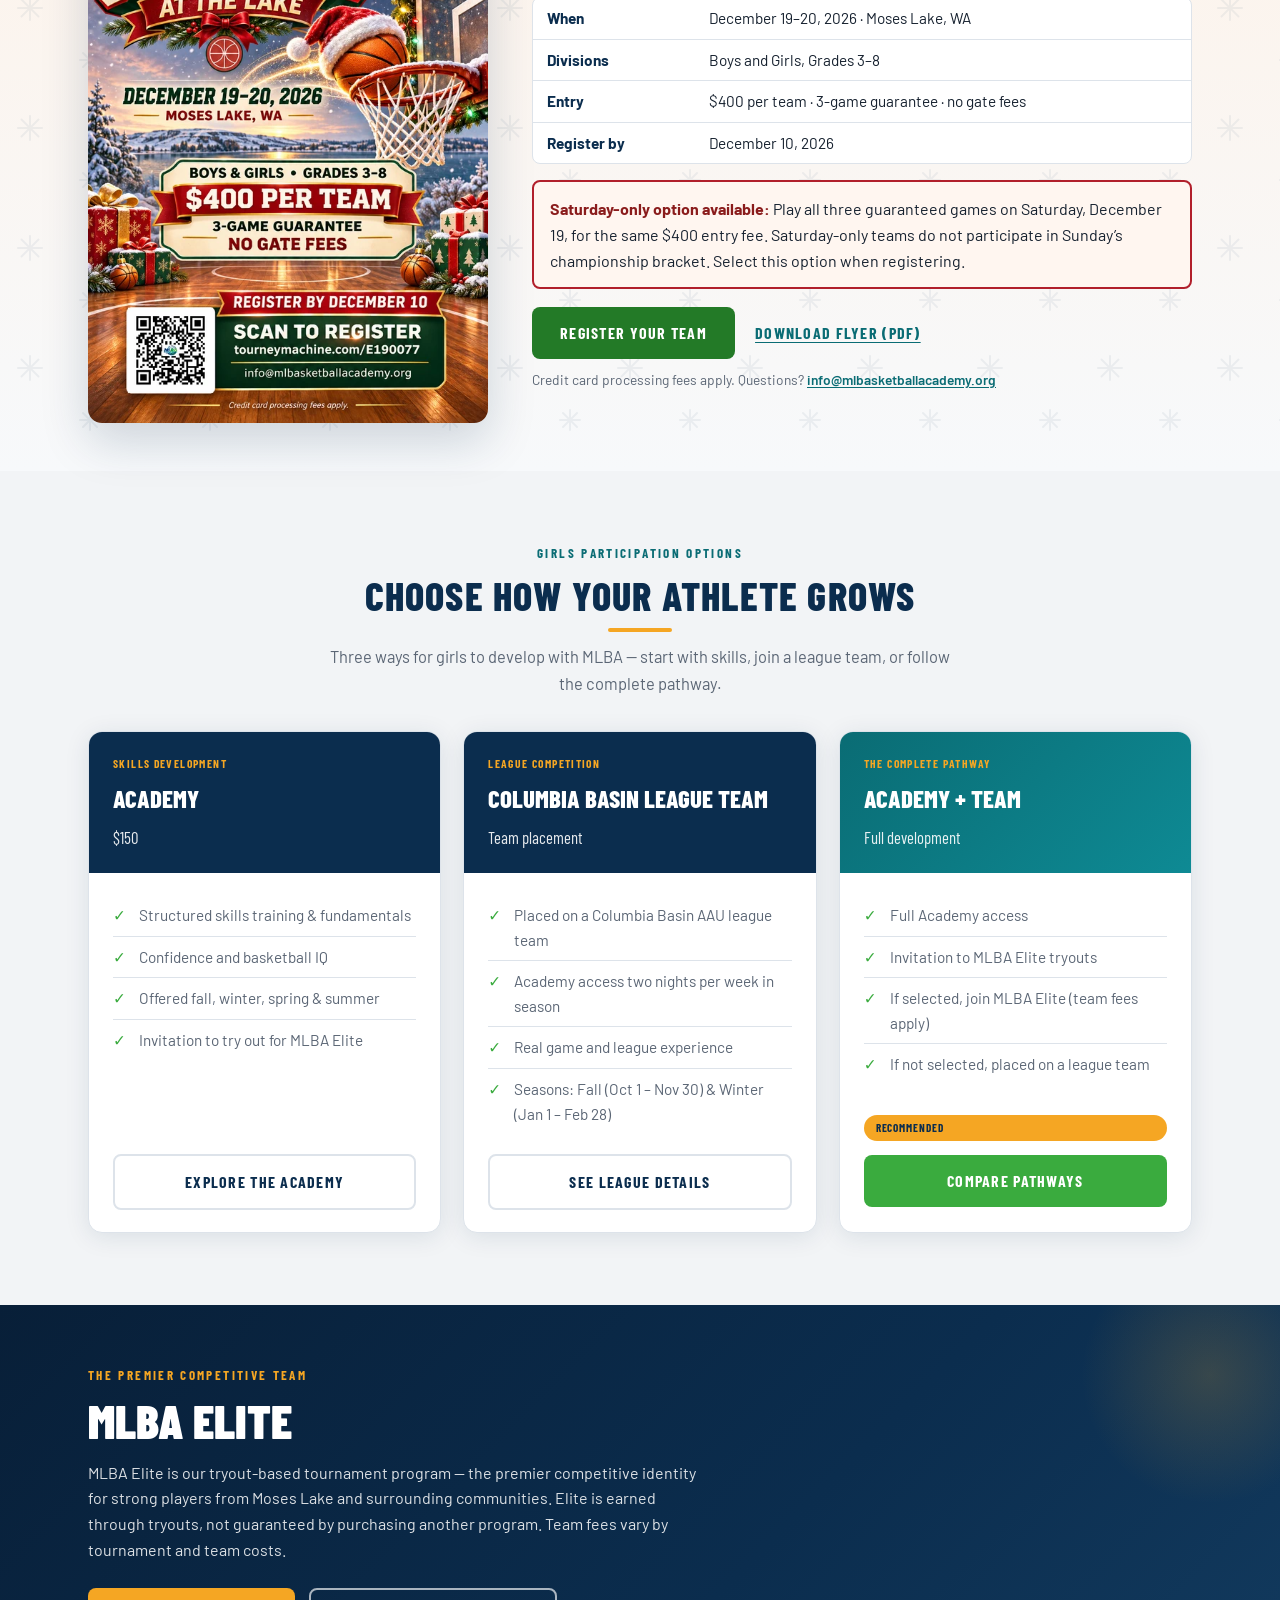
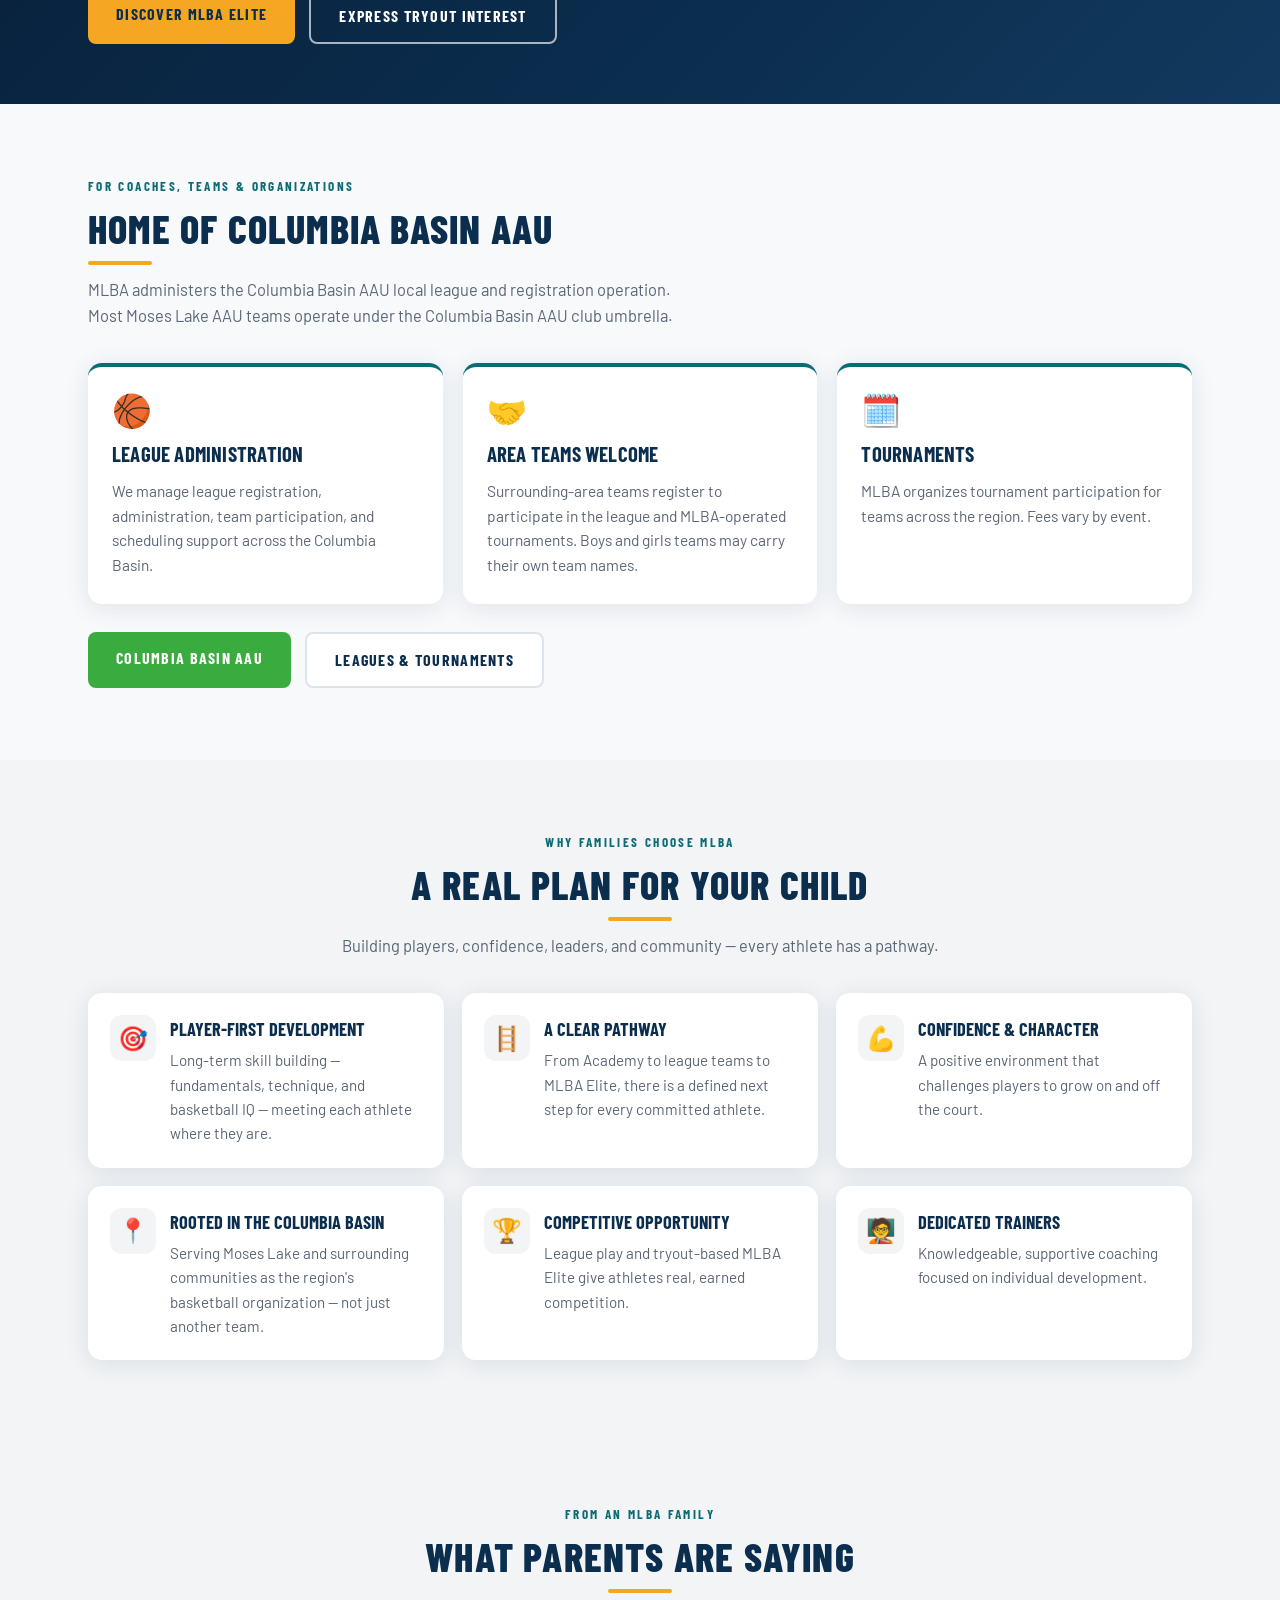
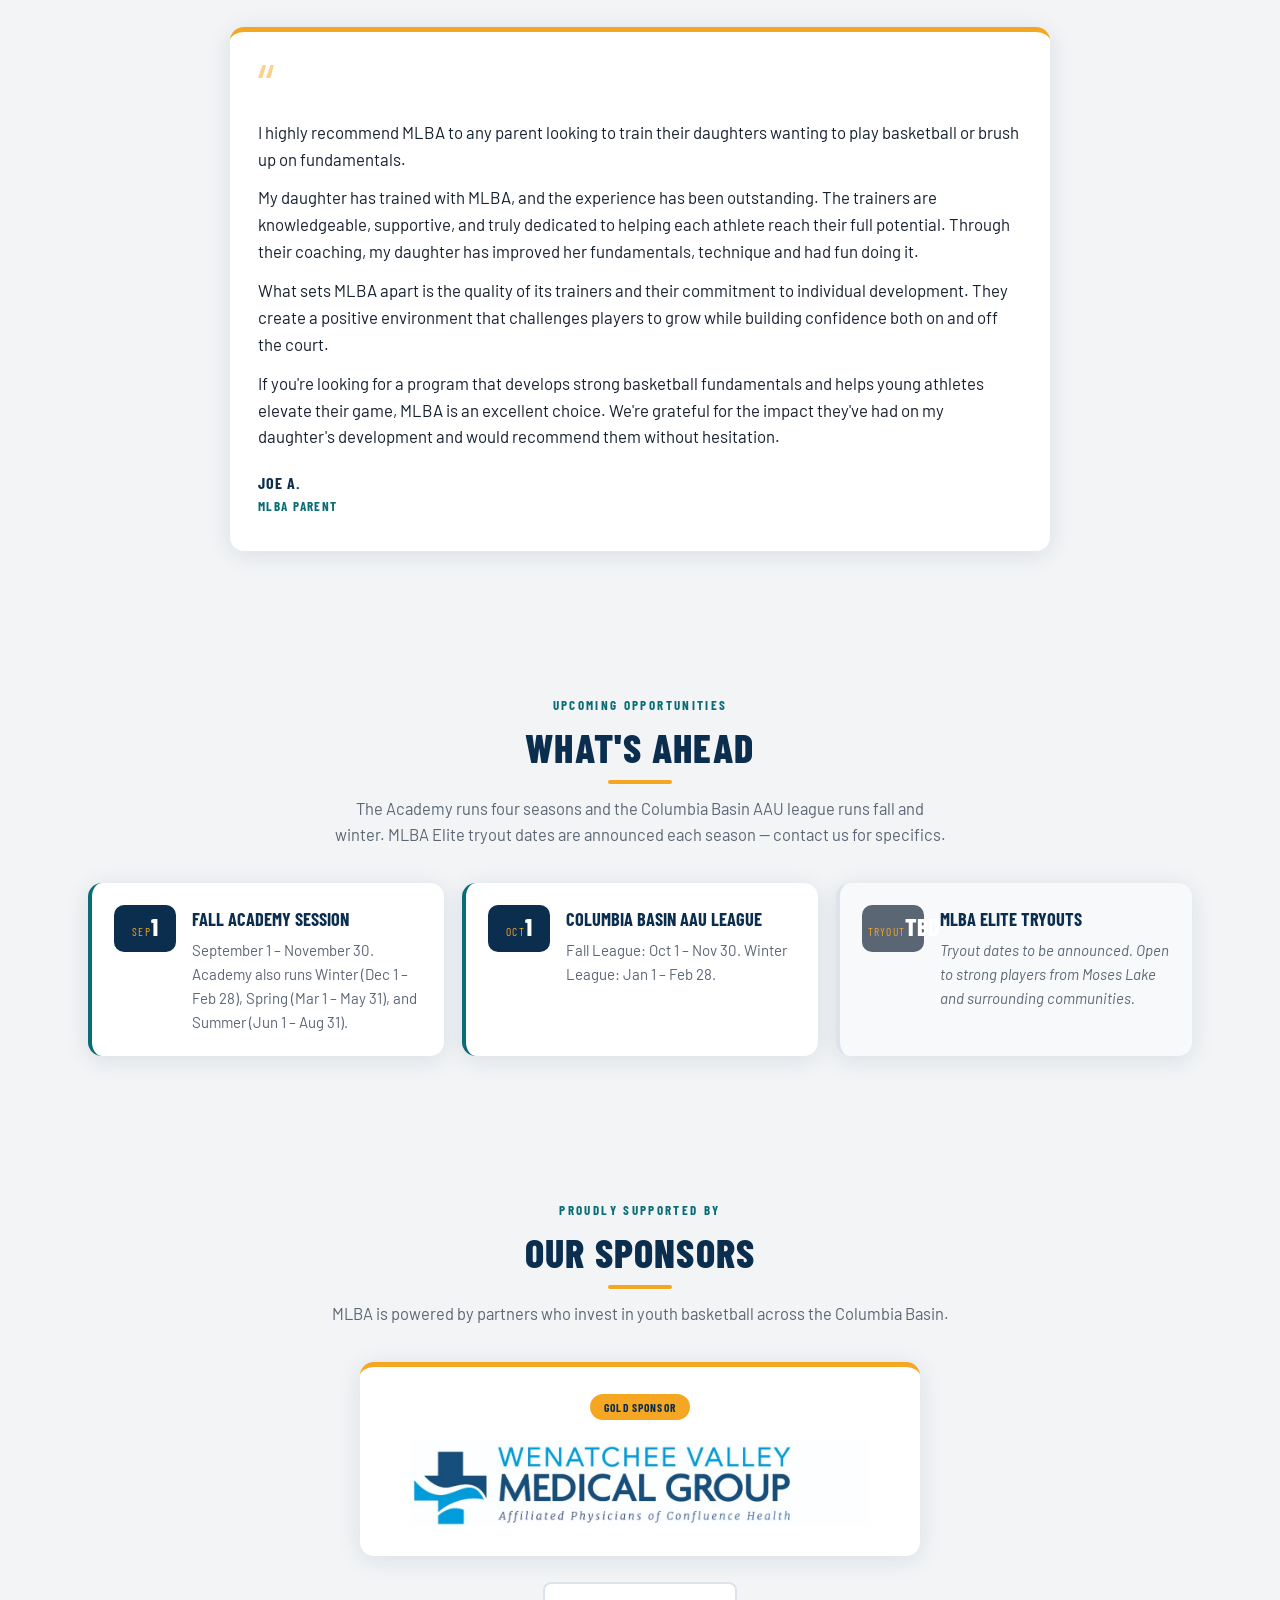
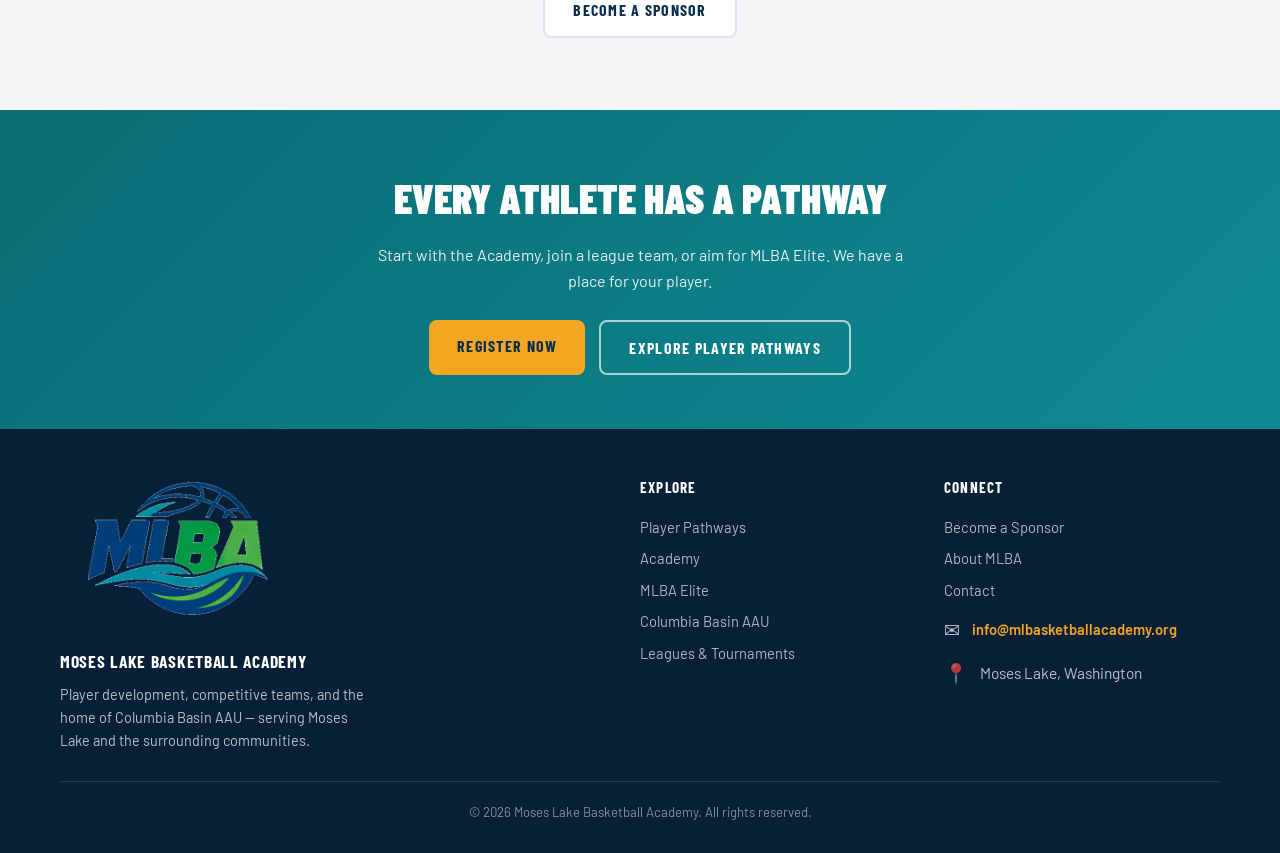
==== commit 537dac95: "Open Winter 2027 outside-team league registration Replace "not open yet" wording with outside-team r" ====
--- a/index.html
+++ b/index.html
@@ -45,14 +45,15 @@
             </div>
             <p class="sp-path-note">Returning players re-register from the AthletePilot Dashboard.</p>
           </li>
-          <!-- OPTION: January–February Winter League (outside teams) — registration NOT open; update when confirmed -->
+          <!-- OPTION: Winter 2027 League (outside teams) — registration OPEN; closes Dec 28, 2026 (Zoho form on team-registration.html) -->
           <li class="sp-path sp-path--league" id="winter-league">
             <span class="sp-audience">Coaches · outside teams</span>
-            <h3>Register a Team<span class="sp-vh"> — </span> <span class="sp-dash">January–February Winter League</span></h3>
-            <p><span class="sp-status sp-status--soon">Not open yet</span> League play in January–February 2027 for teams from outside Moses Lake. Dates, fee and game guarantee will be posted when registration opens.</p>
+            <h3>Register a Team<span class="sp-vh"> — </span> <span class="sp-dash">Winter 2027 League</span></h3>
+            <p><span class="sp-status sp-status--open">Open</span> Jan 9 – Feb 20, 2027 · Saturdays only · Boys &amp; Girls, Grades 3–8 · 8 games · $450 per team · Register by Dec 28</p>
             <div class="sp-path-actions">
-              <a href="mailto:league@mlbasketballacademy.org?subject=Winter%20League%20team%20interest" class="btn btn-ghost">Email Us to Get Notified</a>
-            </div>
+              <a href="team-registration.html#registration-form" class="btn btn-gold">Register an Outside Team</a>
+            </div>
+            <p class="sp-path-note">For teams outside Moses Lake. MLBA reviews each team before payment. Moses Lake players register individually in AthletePilot.</p>
           </li>
         </ul>
       </div>
--- a/css/style.css
+++ b/css/style.css
@@ -748,9 +748,9 @@
    Outside team registration + League Communities (scoped to this update)
    ============================================================ */
 
-/* Fall 2026 deadline callout inside the page banner — gold on navy, an announcement not an error */
+/* Registration status + deadline callout inside the page banner — gold on navy, an announcement not an error */
 .page-banner .reg-deadline {
-  display: inline-block; max-width: 100%; margin-top: 20px; padding: 12px 18px;
+  display: block; width: fit-content; max-width: 100%; margin-top: 20px; padding: 12px 18px;
   border: 1px solid rgba(245,166,35,0.6); border-radius: var(--radius-sm);
   background: rgba(245,166,35,0.14); color: var(--white); line-height: 1.35;
 }
@@ -762,6 +762,9 @@
   font-family: var(--font-head); font-size: 1.35rem; font-weight: 800; letter-spacing: 0.02em;
   color: var(--gold); white-space: nowrap;
 }
+
+/* Banner button that jumps to the embedded form */
+.page-banner .reg-banner-actions { margin-top: 20px; }
 
 /* Moses Lake family pointer at the end of the Before You Begin card */
 .reg-family-cta {
@@ -841,6 +844,12 @@
 .sched-field select:focus { outline: none; border-color: var(--teal); }
 .sched-reset { justify-self: start; }
 .sched-count { color: var(--gray); font-size: 0.92rem; }
+/* Shown briefly after an open page picked up a newly published schedule (js/league-schedule.js). */
+.sched-updated-notice {
+  max-width: 980px; margin: 0 auto 14px; padding: 12px 16px; font-weight: 700; color: var(--navy);
+  background: #e9f7ea; border: 2px solid var(--green); border-radius: var(--radius-sm); overflow-wrap: anywhere;
+}
+.sched-updated-notice[hidden] { display: none; }
 
 .sched { max-width: 980px; margin: 0 auto; }
 .sched-day + .sched-day { margin-top: 28px; }
--- a/css/seasonal-promo.css
+++ b/css/seasonal-promo.css
@@ -54,6 +54,7 @@
   letter-spacing: 0.08em; font-size: 0.74rem; padding: 2px 8px; border-radius: 6px; margin-right: 4px;
 }
 .sp-status--soon { background: #fff1d6; color: #7a4a00; }
+.sp-status--open { background: #dcf3e3; color: #14532d; }
 
 /* ── Shared section shell ── */
 .sp-section { padding: 48px 0; background: var(--surface); position: relative; }
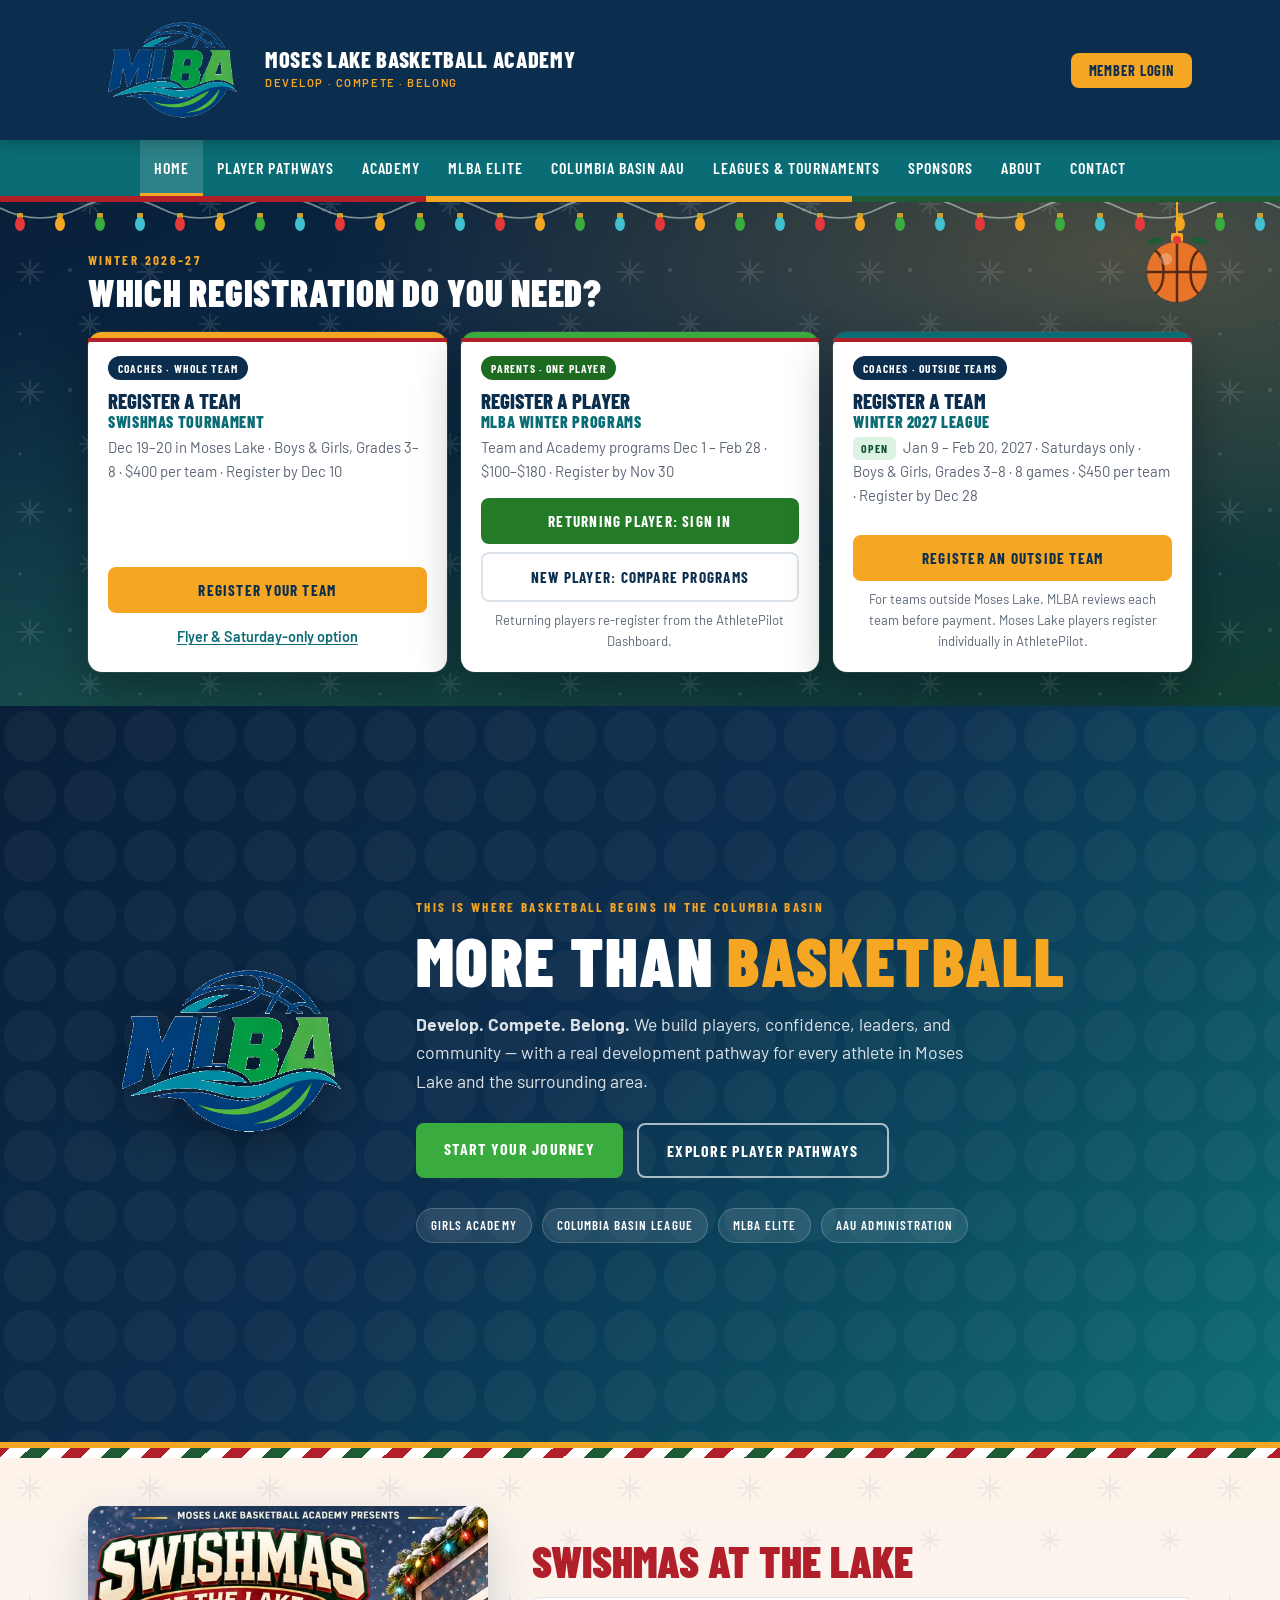
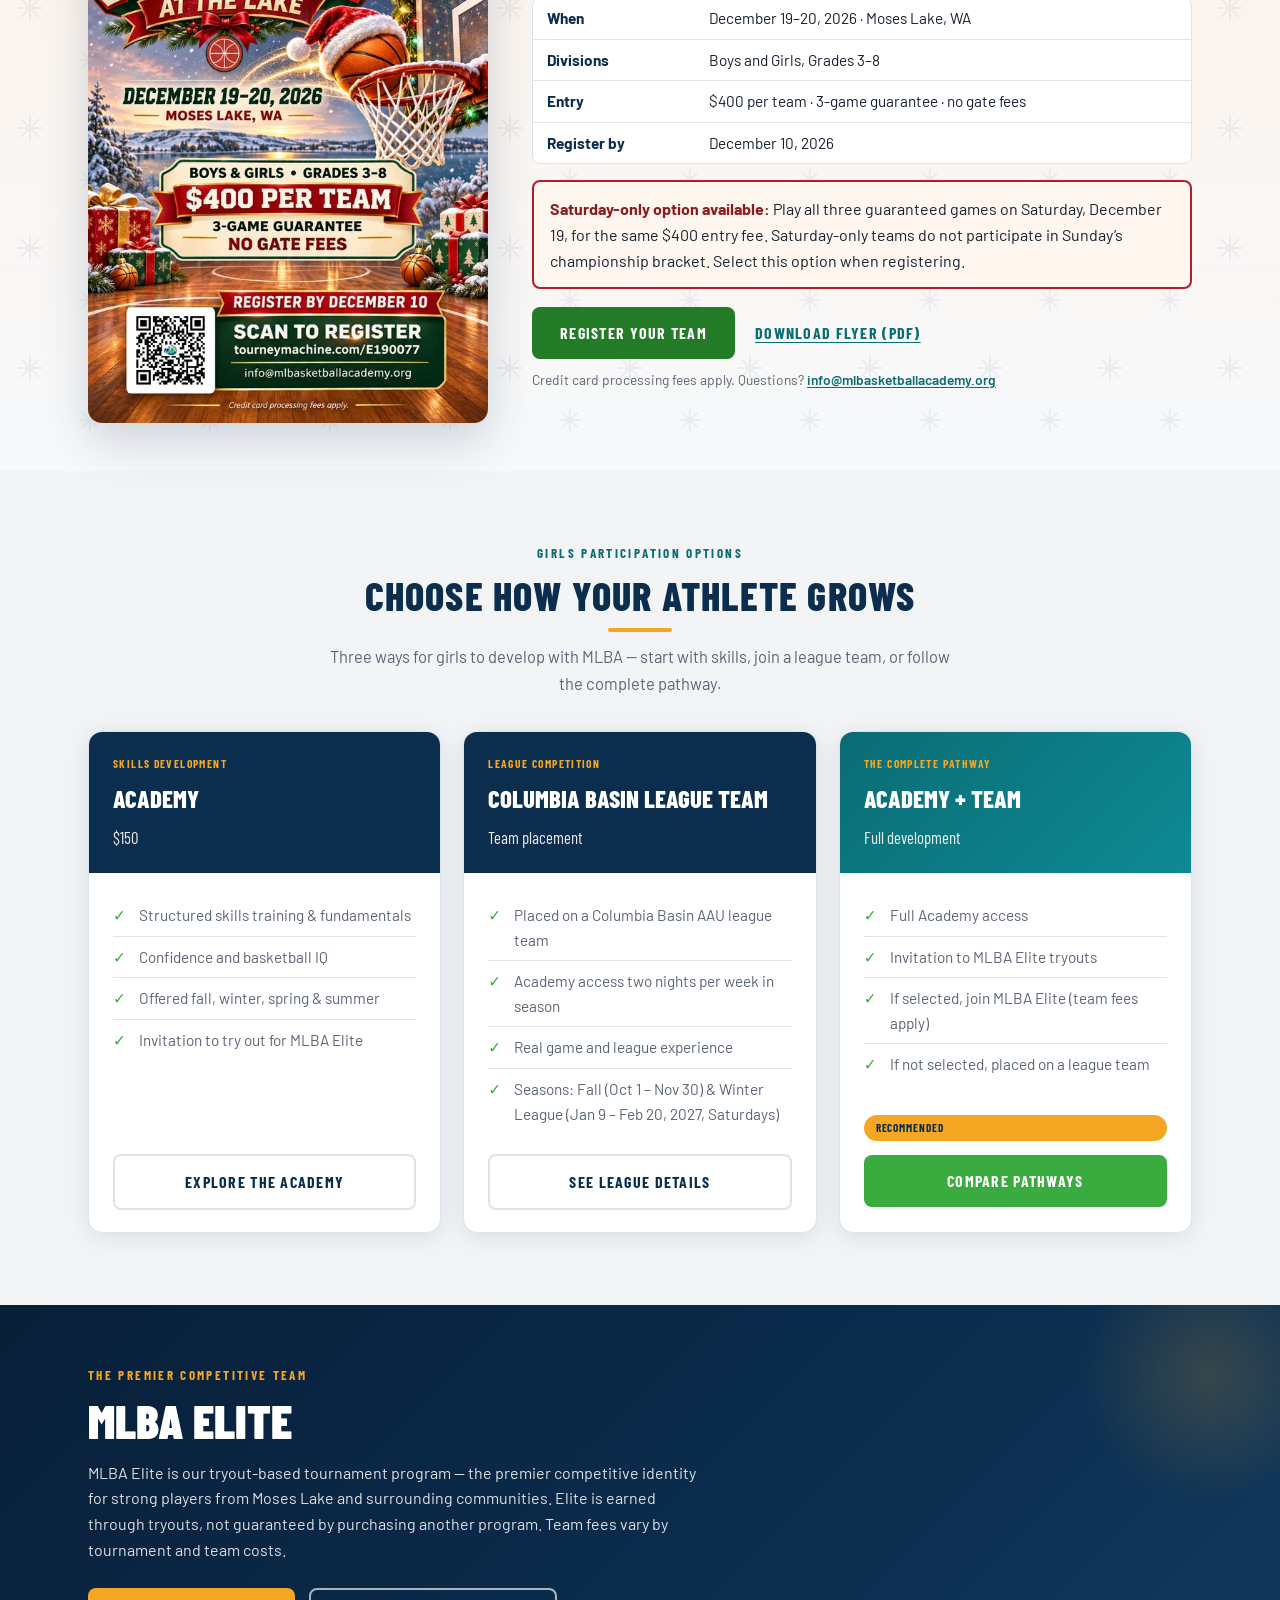
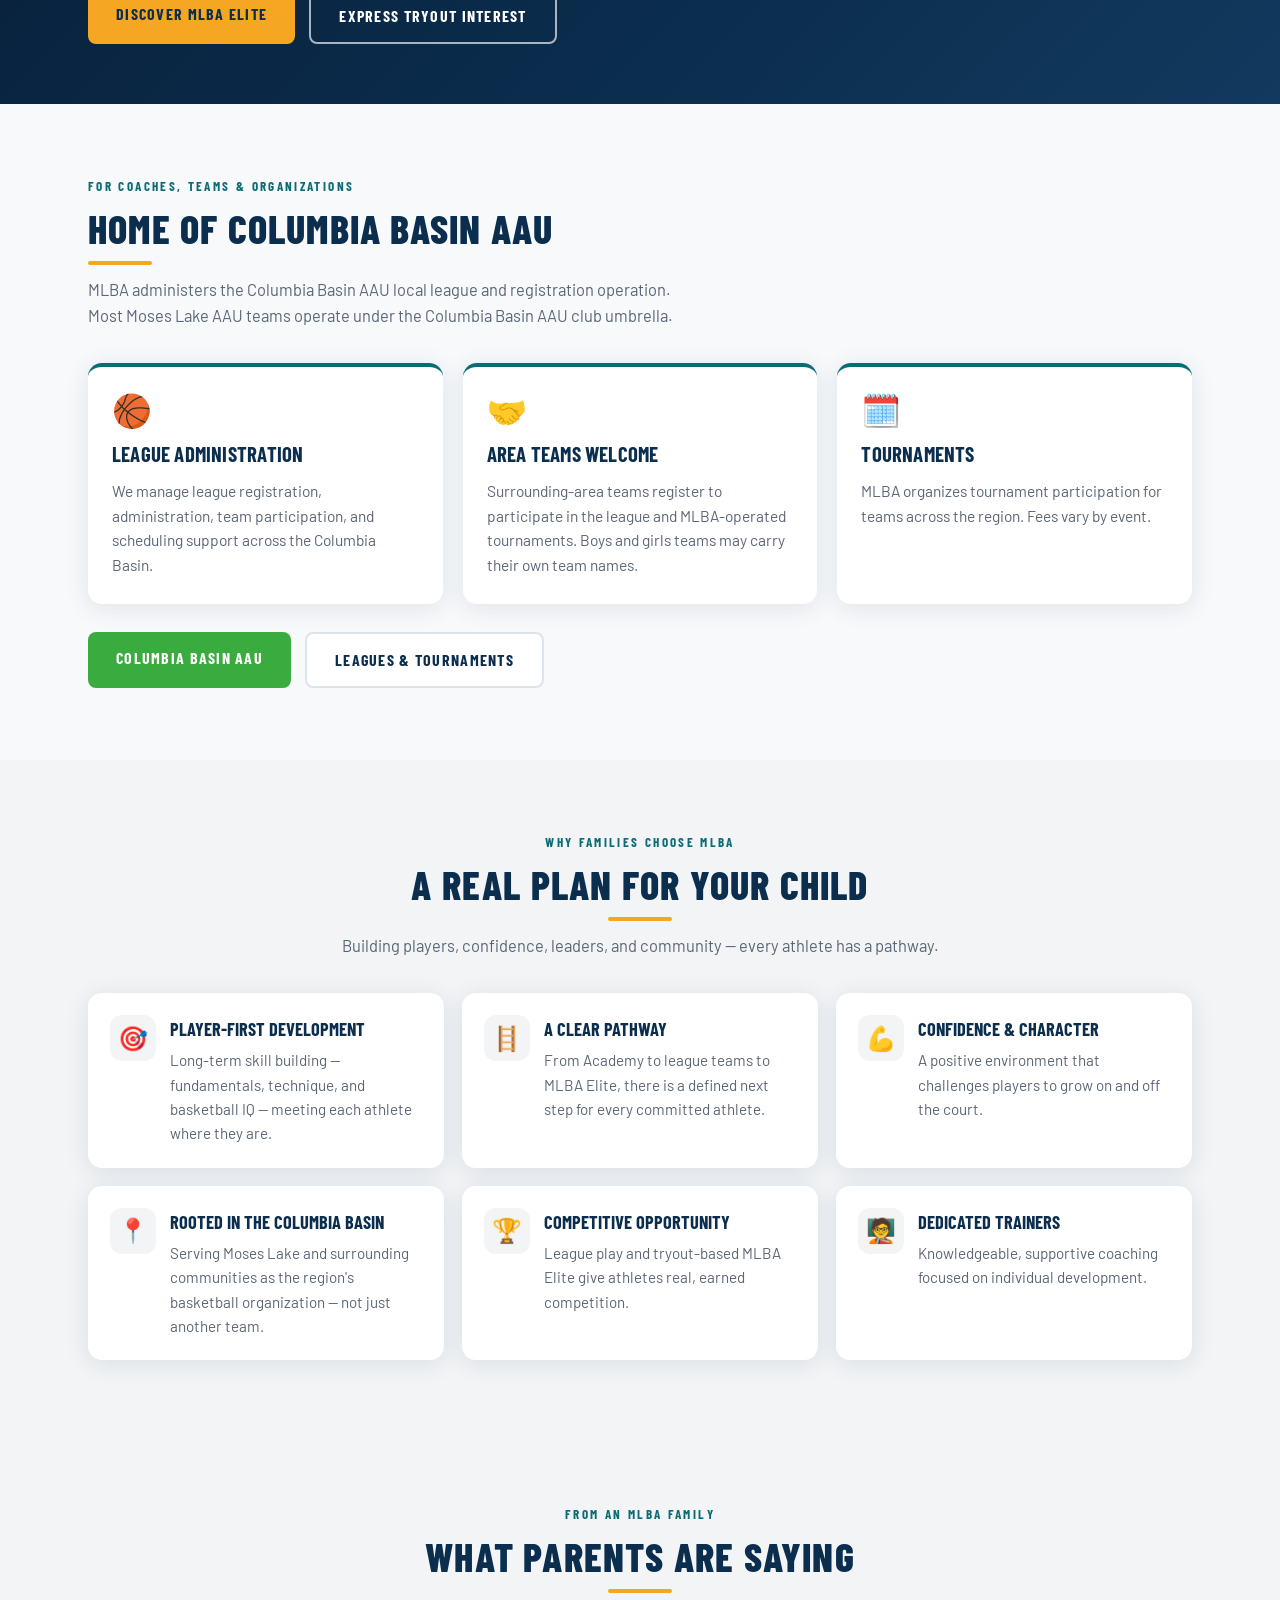
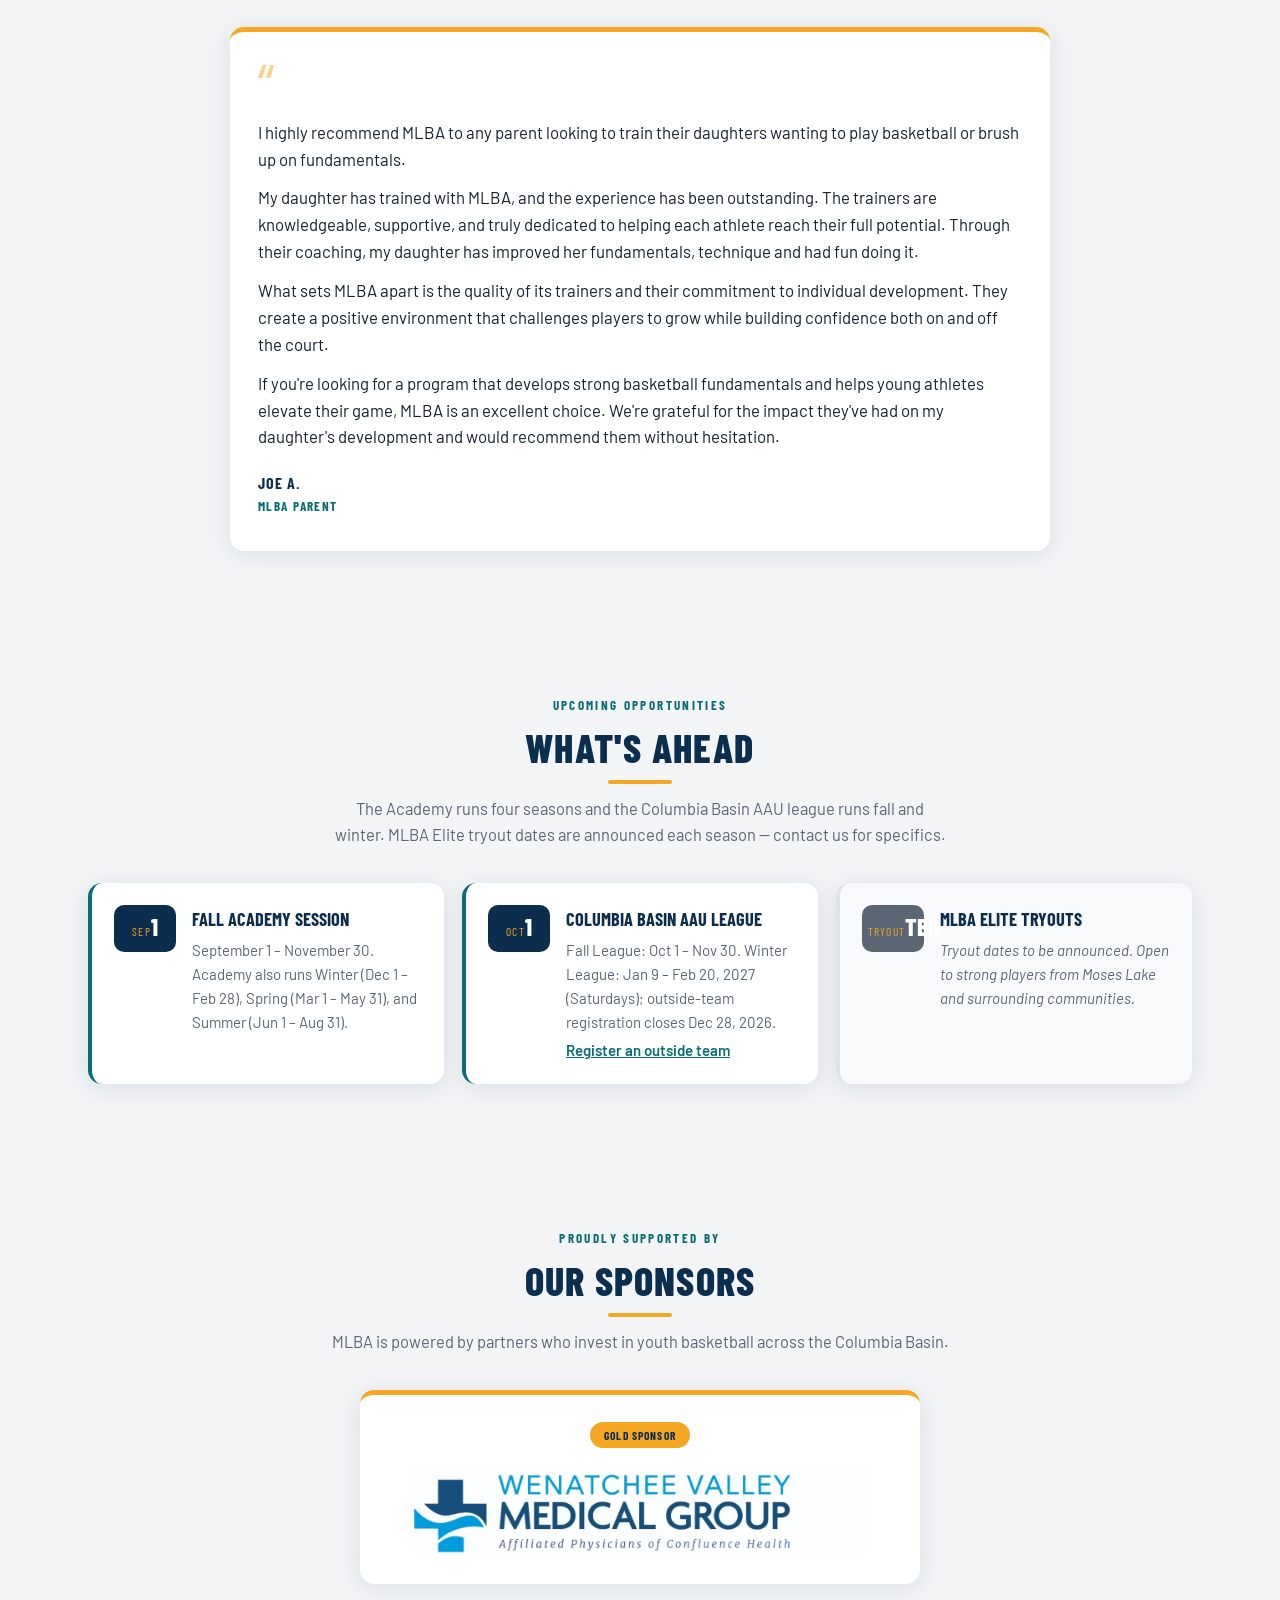
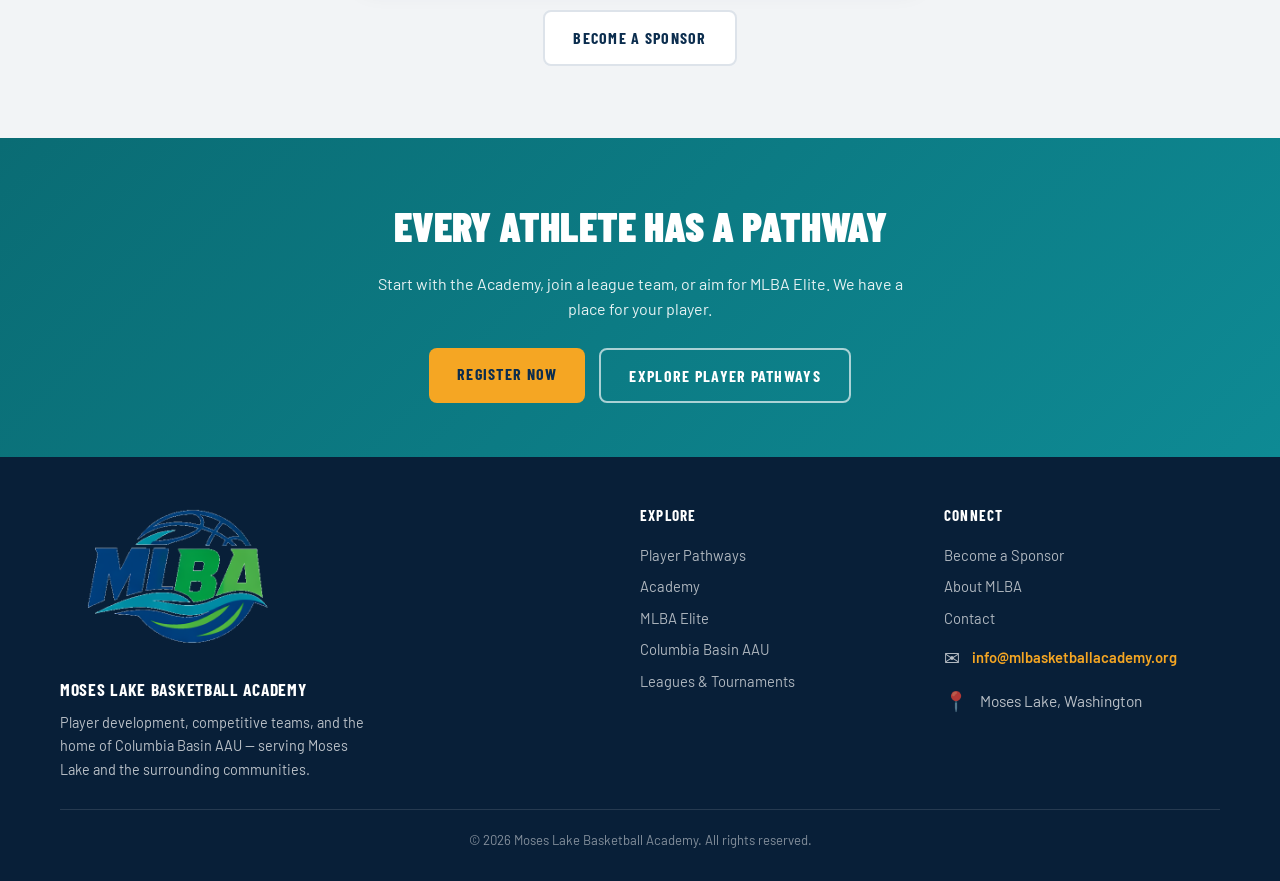
==== commit c228e9da: "Update remaining Winter League dates and deadline Homepage program card and Upcoming card, and the C" ====
--- a/index.html
+++ b/index.html
@@ -152,7 +152,7 @@
                 <li>Placed on a Columbia Basin AAU league team</li>
                 <li>Academy access two nights per week in season</li>
                 <li>Real game and league experience</li>
-                <li>Seasons: Fall (Oct 1 – Nov 30) &amp; Winter (Jan 1 – Feb 28)</li>
+                <li>Seasons: Fall (Oct 1 – Nov 30) &amp; Winter League (Jan 9 – Feb 20, 2027, Saturdays)</li>
               </ul>
               <a href="pathways.html" class="btn btn-ghost">See League Details</a>
             </div>
@@ -296,7 +296,7 @@
           </div>
           <div class="event-card">
             <div class="event-date"><span class="m">Oct</span><span class="d">1</span></div>
-            <div class="event-body"><h3>Columbia Basin AAU League</h3><p>Fall League: Oct 1 – Nov 30. Winter League: Jan 1 – Feb 28.</p></div>
+            <div class="event-body"><h3>Columbia Basin AAU League</h3><p>Fall League: Oct 1 – Nov 30. Winter League: Jan 9 – Feb 20, 2027 (Saturdays); outside-team registration closes Dec 28, 2026.</p><p class="event-link"><a href="team-registration.html#registration-form">Register an outside team</a></p></div>
           </div>
           <div class="event-card placeholder">
             <div class="event-date"><span class="m">Tryout</span><span class="d">TBD</span></div>
